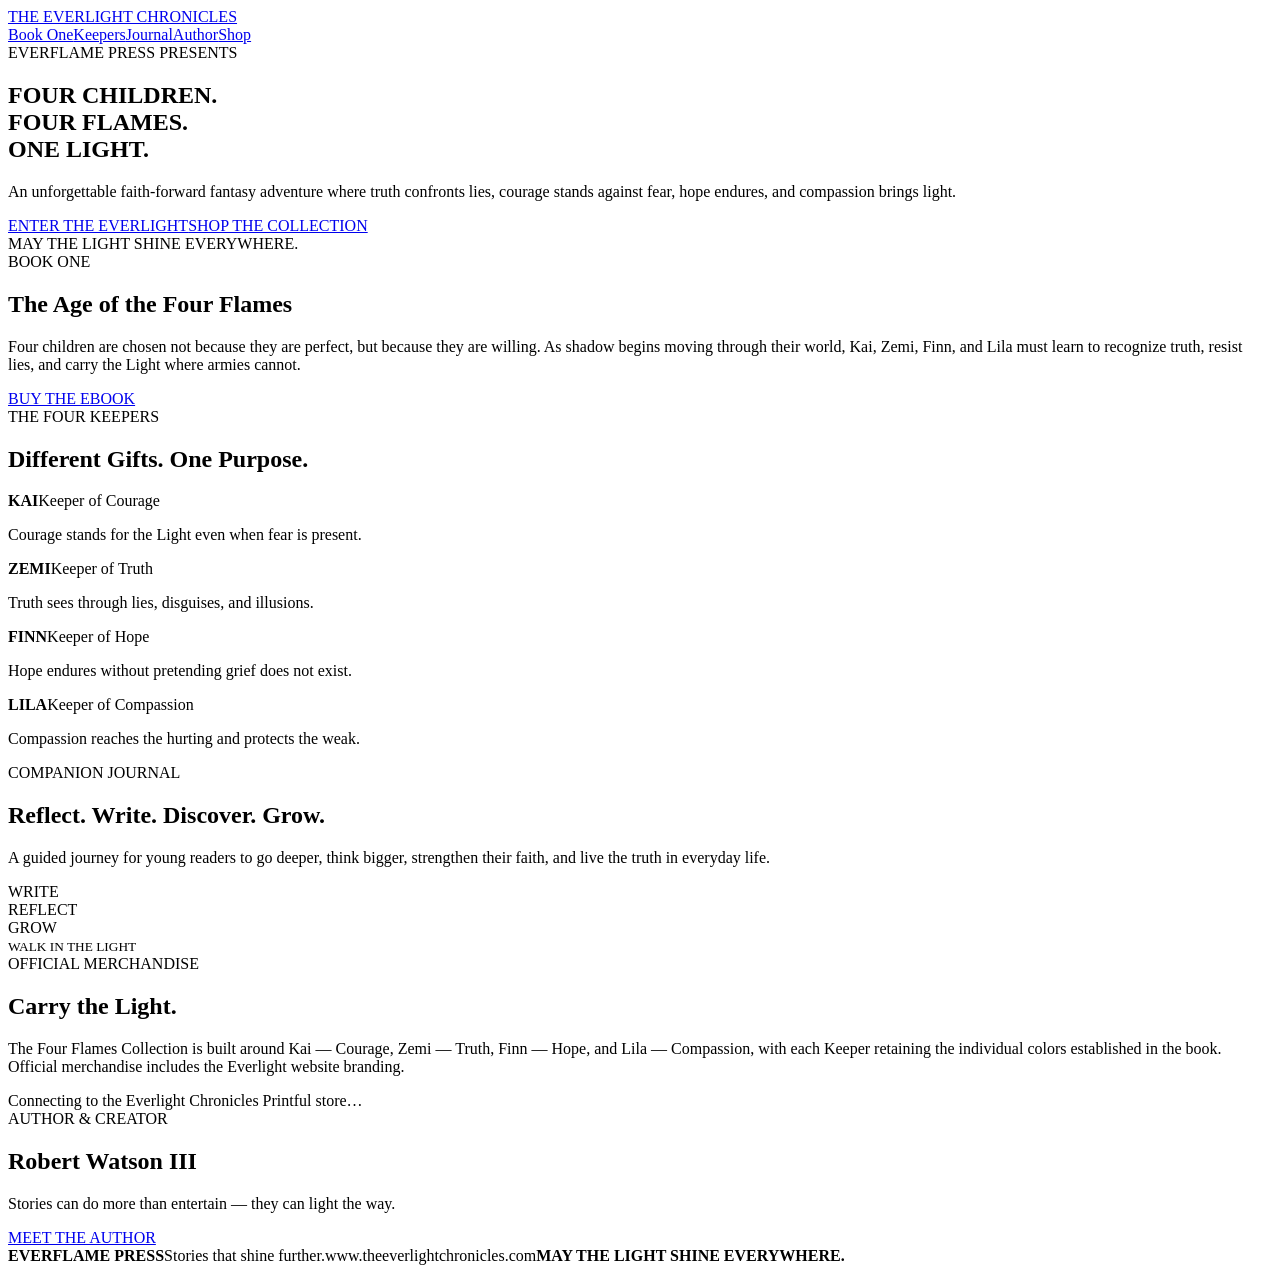
==== index.html @ 0ee4fa70 "Build Everlight Chronicles preview homepage" ====
<!doctype html><html lang="en"><head><meta charset="utf-8"><meta name="viewport" content="width=device-width,initial-scale=1"><meta name="description" content="The Everlight Chronicles — faith-forward fantasy adventure by Robert Watson III."><title>The Everlight Chronicles | The Age of the Four Flames</title><link rel="stylesheet" href="styles.css"></head><body><header><a class="brand" href="#top">THE EVERLIGHT CHRONICLES</a><nav><a href="#book">Book One</a><a href="#keepers">Keepers</a><a href="#journal">Journal</a><a href="author.html">Author</a><a href="#shop">Shop</a></nav></header><main id="top"><section class="hero"><div class="eyebrow">EVERFLAME PRESS PRESENTS</div><h1>FOUR CHILDREN.<br>FOUR FLAMES.<br><span>ONE LIGHT.</span></h1><p class="lead">An unforgettable faith-forward fantasy adventure where truth confronts lies, courage stands against fear, hope endures, and compassion brings light.</p><div class="actions"><a class="btn gold" href="#book">ENTER THE EVERLIGHT</a><a class="btn" href="#shop">SHOP THE COLLECTION</a></div><div class="motto">MAY THE LIGHT SHINE EVERYWHERE.</div></section><section id="book" class="section"><div class="kicker">BOOK ONE</div><h2>The Age of the Four Flames</h2><p>Four children are chosen not because they are perfect, but because they are willing. As shadow begins moving through their world, Kai, Zemi, Finn, and Lila must learn to recognize truth, resist lies, and carry the Light where armies cannot.</p><div class="actions"><a class="btn gold" href="https://www.lulu.com/shop/robert-watson-iii/the-everlight-chronicles/ebook/product-kv4vedm.html?page=1&pageSize=4" target="_blank" rel="noopener">BUY THE EBOOK</a></div></section><section id="keepers" class="section"><div class="kicker">THE FOUR KEEPERS</div><h2>Different Gifts. One Purpose.</h2><div class="cards"><article class="card kai"><b>KAI</b><span>Keeper of Courage</span><p>Courage stands for the Light even when fear is present.</p></article><article class="card zemi"><b>ZEMI</b><span>Keeper of Truth</span><p>Truth sees through lies, disguises, and illusions.</p></article><article class="card finn"><b>FINN</b><span>Keeper of Hope</span><p>Hope endures without pretending grief does not exist.</p></article><article class="card lila"><b>LILA</b><span>Keeper of Compassion</span><p>Compassion reaches the hurting and protects the weak.</p></article></div></section><section id="journal" class="section split"><div><div class="kicker">COMPANION JOURNAL</div><h2>Reflect. Write. Discover. Grow.</h2><p>A guided journey for young readers to go deeper, think bigger, strengthen their faith, and live the truth in everyday life.</p></div><div class="seal">WRITE<br>REFLECT<br>GROW<br><small>WALK IN THE LIGHT</small></div></section><section id="shop" class="section"><div class="kicker">OFFICIAL MERCHANDISE</div><h2>Carry the Light.</h2><p>The Four Flames Collection is built around Kai — Courage, Zemi — Truth, Finn — Hope, and Lila — Compassion, with each Keeper retaining the individual colors established in the book. Official merchandise includes the Everlight website branding.</p><div id="products" class="products"><div class="loading">Connecting to the Everlight Chronicles Printful store…</div></div></section><section class="section author-call"><div><div class="kicker">AUTHOR & CREATOR</div><h2>Robert Watson III</h2><p>Stories can do more than entertain — they can light the way.</p></div><a class="btn gold" href="author.html">MEET THE AUTHOR</a></section></main><footer><b>EVERFLAME PRESS</b><span>Stories that shine further.</span><span>www.theeverlightchronicles.com</span><strong>MAY THE LIGHT SHINE EVERYWHERE.</strong></footer><script src="site.js"></script></body></html>
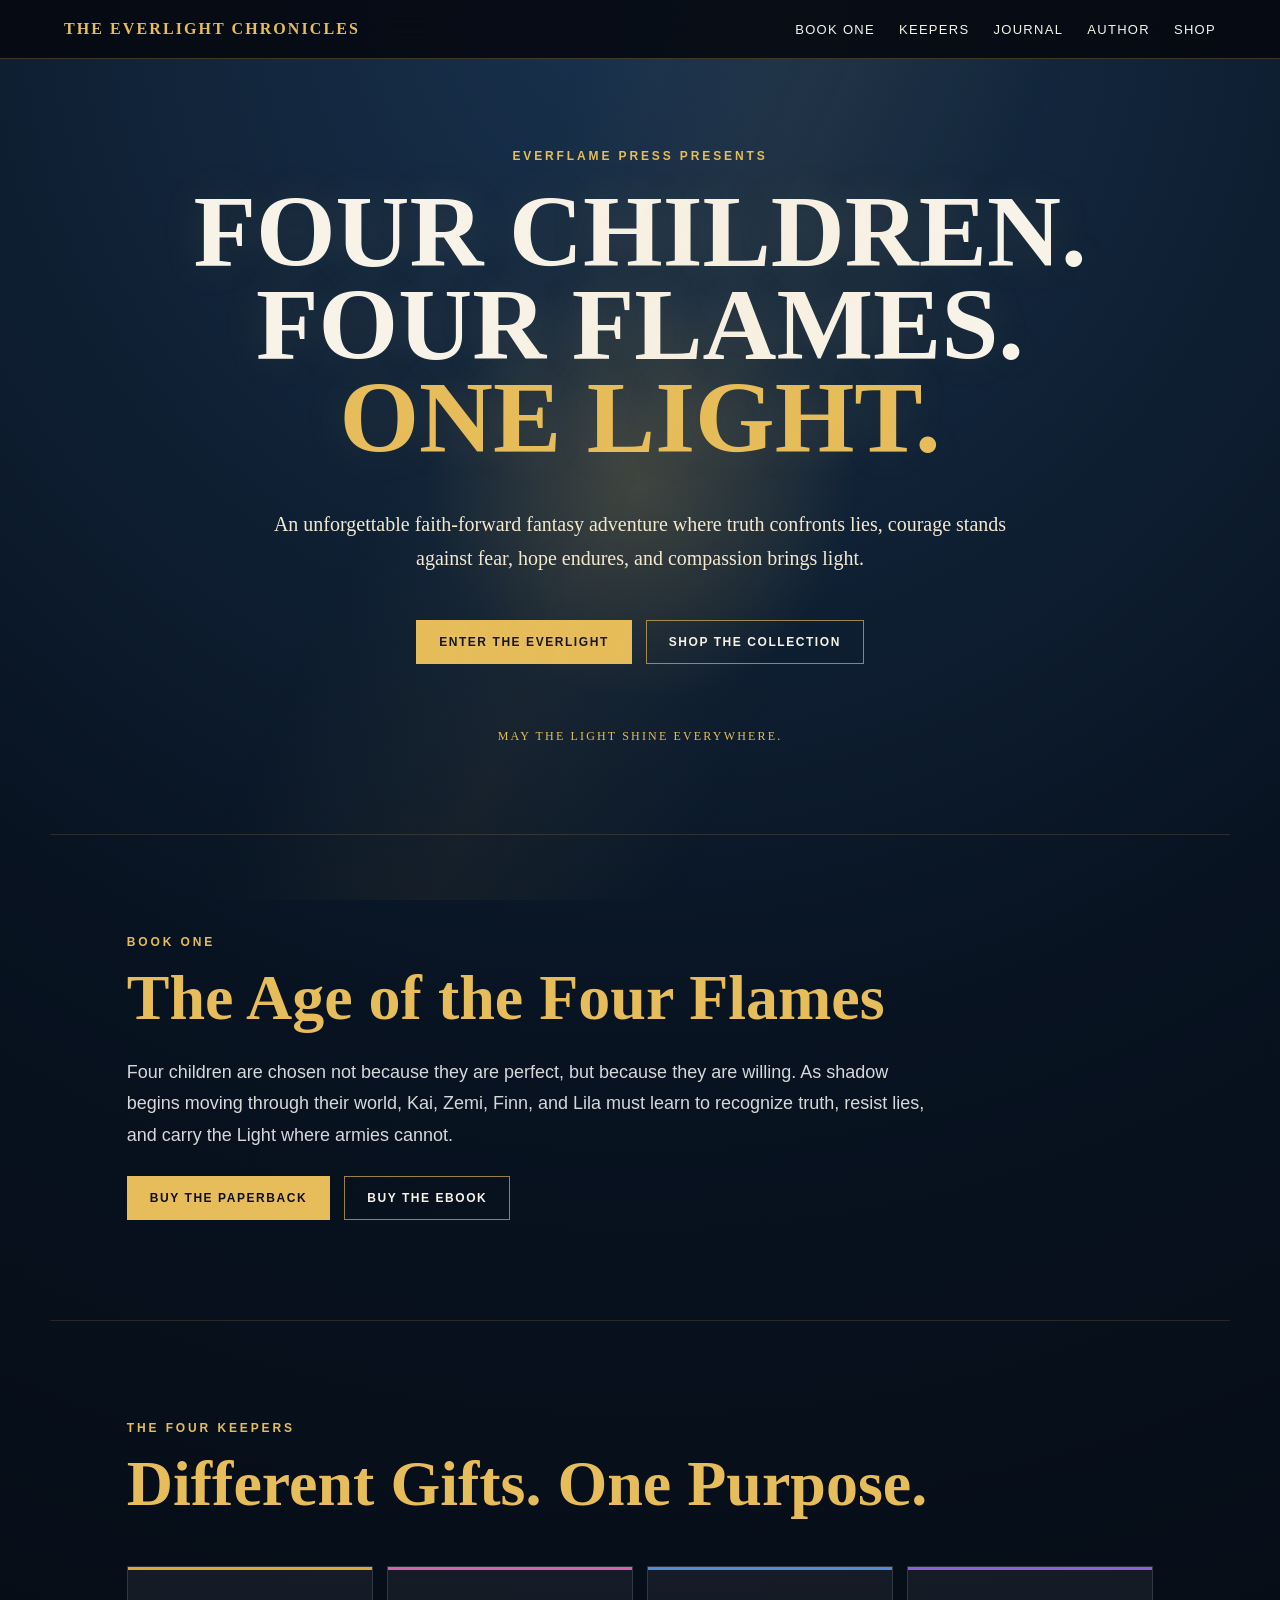
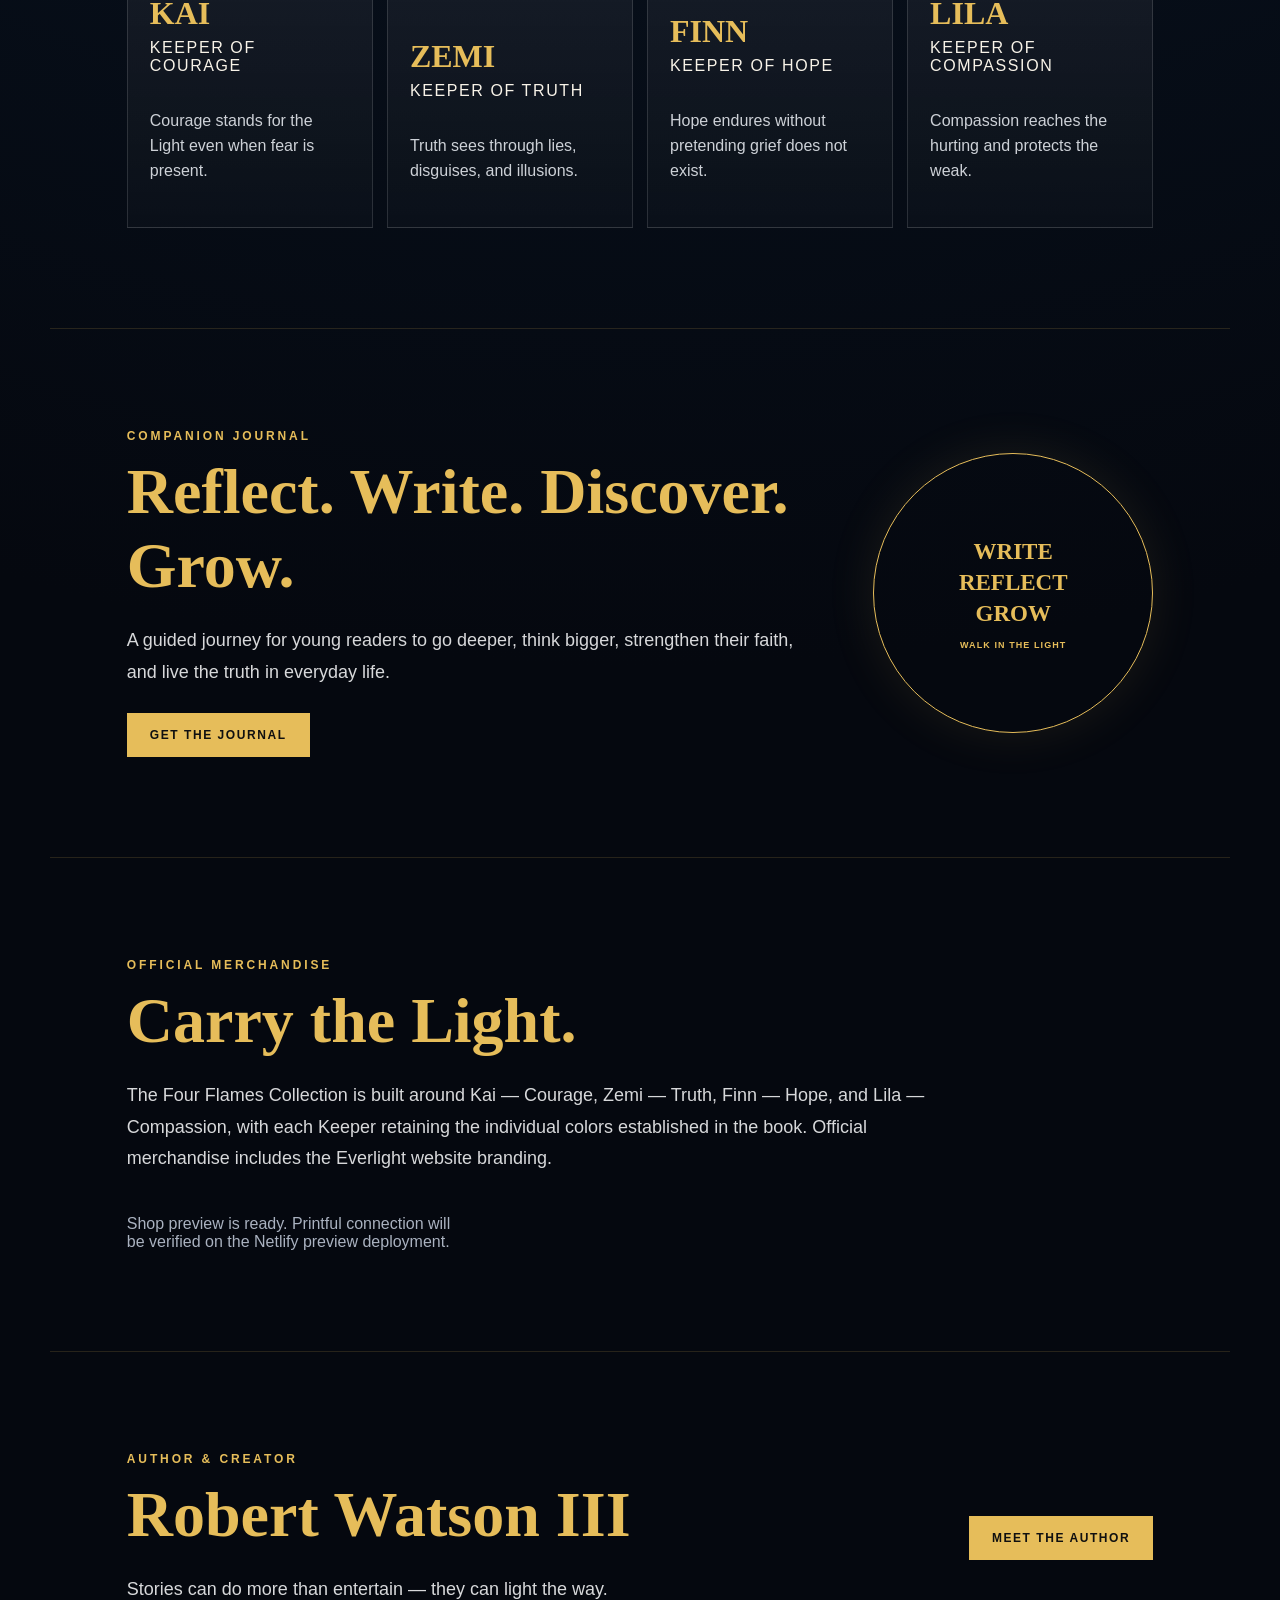
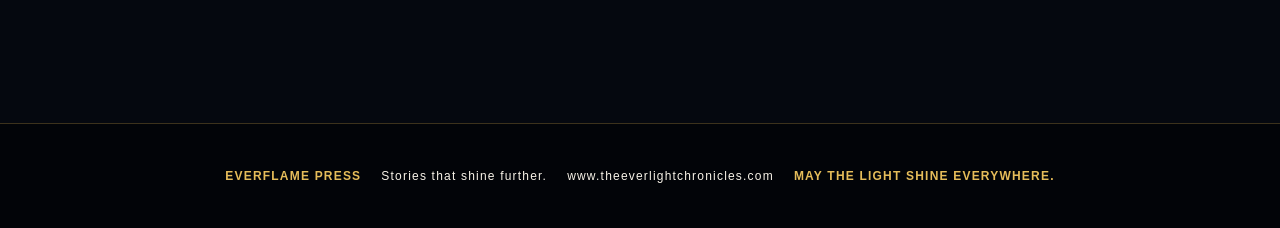
==== commit 94bdee59: "Add paperback and companion journal purchase links" ====
--- a/index.html
+++ b/index.html
@@ -1 +1 @@
-<!doctype html><html lang="en"><head><meta charset="utf-8"><meta name="viewport" content="width=device-width,initial-scale=1"><meta name="description" content="The Everlight Chronicles — faith-forward fantasy adventure by Robert Watson III."><title>The Everlight Chronicles | The Age of the Four Flames</title><link rel="stylesheet" href="styles.css"></head><body><header><a class="brand" href="#top">THE EVERLIGHT CHRONICLES</a><nav><a href="#book">Book One</a><a href="#keepers">Keepers</a><a href="#journal">Journal</a><a href="author.html">Author</a><a href="#shop">Shop</a></nav></header><main id="top"><section class="hero"><div class="eyebrow">EVERFLAME PRESS PRESENTS</div><h1>FOUR CHILDREN.<br>FOUR FLAMES.<br><span>ONE LIGHT.</span></h1><p class="lead">An unforgettable faith-forward fantasy adventure where truth confronts lies, courage stands against fear, hope endures, and compassion brings light.</p><div class="actions"><a class="btn gold" href="#book">ENTER THE EVERLIGHT</a><a class="btn" href="#shop">SHOP THE COLLECTION</a></div><div class="motto">MAY THE LIGHT SHINE EVERYWHERE.</div></section><section id="book" class="section"><div class="kicker">BOOK ONE</div><h2>The Age of the Four Flames</h2><p>Four children are chosen not because they are perfect, but because they are willing. As shadow begins moving through their world, Kai, Zemi, Finn, and Lila must learn to recognize truth, resist lies, and carry the Light where armies cannot.</p><div class="actions"><a class="btn gold" href="https://www.lulu.com/shop/robert-watson-iii/the-everlight-chronicles/ebook/product-kv4vedm.html?page=1&pageSize=4" target="_blank" rel="noopener">BUY THE EBOOK</a></div></section><section id="keepers" class="section"><div class="kicker">THE FOUR KEEPERS</div><h2>Different Gifts. One Purpose.</h2><div class="cards"><article class="card kai"><b>KAI</b><span>Keeper of Courage</span><p>Courage stands for the Light even when fear is present.</p></article><article class="card zemi"><b>ZEMI</b><span>Keeper of Truth</span><p>Truth sees through lies, disguises, and illusions.</p></article><article class="card finn"><b>FINN</b><span>Keeper of Hope</span><p>Hope endures without pretending grief does not exist.</p></article><article class="card lila"><b>LILA</b><span>Keeper of Compassion</span><p>Compassion reaches the hurting and protects the weak.</p></article></div></section><section id="journal" class="section split"><div><div class="kicker">COMPANION JOURNAL</div><h2>Reflect. Write. Discover. Grow.</h2><p>A guided journey for young readers to go deeper, think bigger, strengthen their faith, and live the truth in everyday life.</p></div><div class="seal">WRITE<br>REFLECT<br>GROW<br><small>WALK IN THE LIGHT</small></div></section><section id="shop" class="section"><div class="kicker">OFFICIAL MERCHANDISE</div><h2>Carry the Light.</h2><p>The Four Flames Collection is built around Kai — Courage, Zemi — Truth, Finn — Hope, and Lila — Compassion, with each Keeper retaining the individual colors established in the book. Official merchandise includes the Everlight website branding.</p><div id="products" class="products"><div class="loading">Connecting to the Everlight Chronicles Printful store…</div></div></section><section class="section author-call"><div><div class="kicker">AUTHOR & CREATOR</div><h2>Robert Watson III</h2><p>Stories can do more than entertain — they can light the way.</p></div><a class="btn gold" href="author.html">MEET THE AUTHOR</a></section></main><footer><b>EVERFLAME PRESS</b><span>Stories that shine further.</span><span>www.theeverlightchronicles.com</span><strong>MAY THE LIGHT SHINE EVERYWHERE.</strong></footer><script src="site.js"></script></body></html>+<!doctype html><html lang="en"><head><meta charset="utf-8"><meta name="viewport" content="width=device-width,initial-scale=1"><meta name="description" content="The Everlight Chronicles — faith-forward fantasy adventure by Robert Watson III."><title>The Everlight Chronicles | The Age of the Four Flames</title><link rel="stylesheet" href="styles.css"></head><body><header><a class="brand" href="#top">THE EVERLIGHT CHRONICLES</a><nav><a href="#book">Book One</a><a href="#keepers">Keepers</a><a href="#journal">Journal</a><a href="author.html">Author</a><a href="#shop">Shop</a></nav></header><main id="top"><section class="hero"><div class="eyebrow">EVERFLAME PRESS PRESENTS</div><h1>FOUR CHILDREN.<br>FOUR FLAMES.<br><span>ONE LIGHT.</span></h1><p class="lead">An unforgettable faith-forward fantasy adventure where truth confronts lies, courage stands against fear, hope endures, and compassion brings light.</p><div class="actions"><a class="btn gold" href="#book">ENTER THE EVERLIGHT</a><a class="btn" href="#shop">SHOP THE COLLECTION</a></div><div class="motto">MAY THE LIGHT SHINE EVERYWHERE.</div></section><section id="book" class="section"><div class="kicker">BOOK ONE</div><h2>The Age of the Four Flames</h2><p>Four children are chosen not because they are perfect, but because they are willing. As shadow begins moving through their world, Kai, Zemi, Finn, and Lila must learn to recognize truth, resist lies, and carry the Light where armies cannot.</p><div class="actions left"><a class="btn gold" href="https://www.lulu.com/shop/robert-watson-iii/the-everlight-chronicles/paperback/product-w484nzk.html" target="_blank" rel="noopener">BUY THE PAPERBACK</a><a class="btn" href="https://www.lulu.com/shop/robert-watson-iii/the-everlight-chronicles/ebook/product-kv4vedm.html" target="_blank" rel="noopener">BUY THE EBOOK</a></div></section><section id="keepers" class="section"><div class="kicker">THE FOUR KEEPERS</div><h2>Different Gifts. One Purpose.</h2><div class="cards"><article class="card kai"><b>KAI</b><span>Keeper of Courage</span><p>Courage stands for the Light even when fear is present.</p></article><article class="card zemi"><b>ZEMI</b><span>Keeper of Truth</span><p>Truth sees through lies, disguises, and illusions.</p></article><article class="card finn"><b>FINN</b><span>Keeper of Hope</span><p>Hope endures without pretending grief does not exist.</p></article><article class="card lila"><b>LILA</b><span>Keeper of Compassion</span><p>Compassion reaches the hurting and protects the weak.</p></article></div></section><section id="journal" class="section split"><div><div class="kicker">COMPANION JOURNAL</div><h2>Reflect. Write. Discover. Grow.</h2><p>A guided journey for young readers to go deeper, think bigger, strengthen their faith, and live the truth in everyday life.</p><div class="actions left"><a class="btn gold" href="https://www.lulu.com/shop/robert-watson-iii/the-everlight-chronicles-companion-journal/paperback/product-57n7pm5.html" target="_blank" rel="noopener">GET THE JOURNAL</a></div></div><div class="seal">WRITE<br>REFLECT<br>GROW<br><small>WALK IN THE LIGHT</small></div></section><section id="shop" class="section"><div class="kicker">OFFICIAL MERCHANDISE</div><h2>Carry the Light.</h2><p>The Four Flames Collection is built around Kai — Courage, Zemi — Truth, Finn — Hope, and Lila — Compassion, with each Keeper retaining the individual colors established in the book. Official merchandise includes the Everlight website branding.</p><div id="products" class="products"><div class="loading">Connecting to the Everlight Chronicles Printful store…</div></div></section><section class="section author-call"><div><div class="kicker">AUTHOR & CREATOR</div><h2>Robert Watson III</h2><p>Stories can do more than entertain — they can light the way.</p></div><a class="btn gold" href="author.html">MEET THE AUTHOR</a></section></main><footer><b>EVERFLAME PRESS</b><span>Stories that shine further.</span><span>www.theeverlightchronicles.com</span><strong>MAY THE LIGHT SHINE EVERYWHERE.</strong></footer><script src="site.js"></script></body></html>
--- a/styles.css
+++ b/styles.css
@@ -0,0 +1 @@
+:root{--ink:#05080f;--navy:#081525;--gold:#e6bd5a;--cream:#f4ead2;--muted:#aab2c0}*{box-sizing:border-box}html{scroll-behavior:smooth}body{margin:0;background:radial-gradient(circle at 50% 0,#19324e 0,#081321 30%,#05080f 65%);color:#f8f3e8;font-family:Georgia,'Times New Roman',serif;overflow-x:hidden}body:before{content:'';position:fixed;inset:0;pointer-events:none;background:linear-gradient(115deg,transparent 35%,rgba(230,189,90,.05) 50%,transparent 65%);animation:lightSweep 10s ease-in-out infinite}@keyframes lightSweep{0%,100%{transform:translateX(-8%);opacity:.35}50%{transform:translateX(8%);opacity:.8}}header{position:sticky;top:0;z-index:10;display:flex;justify-content:space-between;align-items:center;padding:20px 5vw;background:rgba(5,8,15,.86);backdrop-filter:blur(14px);border-bottom:1px solid rgba(230,189,90,.25)}a{color:inherit;text-decoration:none}.brand{font-weight:700;letter-spacing:.13em;color:var(--gold)}nav{display:flex;gap:24px;font-family:Arial,sans-serif;font-size:13px;text-transform:uppercase;letter-spacing:.1em}nav a{position:relative}nav a:after{content:'';position:absolute;left:0;right:100%;bottom:-7px;height:1px;background:var(--gold);transition:.3s}nav a:hover{color:var(--gold)}nav a:hover:after{right:0}.hero{min-height:86vh;display:flex;flex-direction:column;justify-content:center;align-items:center;text-align:center;padding:90px 8vw;background:radial-gradient(circle at 50% 55%,rgba(230,189,90,.18),transparent 28%)}.eyebrow,.kicker{font-family:Arial,sans-serif;letter-spacing:.24em;font-size:12px;color:var(--gold);font-weight:700}.hero h1,.author-hero h1{font-size:clamp(48px,8vw,105px);line-height:.91;margin:22px 0;text-shadow:0 0 45px rgba(230,189,90,.12)}h1 span,h2{color:var(--gold)}.lead{max-width:760px;font-size:20px;line-height:1.7;color:var(--cream)}.actions{display:flex;gap:14px;flex-wrap:wrap;justify-content:center;margin-top:25px}.actions.left{justify-content:flex-start}.btn{display:inline-block;border:1px solid rgba(230,189,90,.65);padding:14px 22px;font-family:Arial,sans-serif;font-size:12px;font-weight:800;letter-spacing:.13em;transition:transform .25s,box-shadow .25s,background .25s}.btn:hover{transform:translateY(-3px);box-shadow:0 10px 35px rgba(230,189,90,.16);background:rgba(230,189,90,.08)}.btn.gold{background:var(--gold);color:#101010}.btn.gold:hover{box-shadow:0 0 30px rgba(230,189,90,.35)}.motto{margin-top:65px;color:var(--gold);letter-spacing:.18em;font-size:12px}.section{max-width:1180px;margin:auto;padding:100px 6vw;border-top:1px solid rgba(230,189,90,.15)}.section h2{font-size:clamp(36px,5vw,64px);margin:12px 0 22px}.section>p,.split p,.author-call p,.story-grid p,.personal-note p{max-width:800px;color:#d7d8da;font-family:Arial,sans-serif;font-size:18px;line-height:1.75}.cards{display:grid;grid-template-columns:repeat(4,1fr);gap:14px;margin-top:45px}.card{min-height:260px;padding:28px 22px;border:1px solid rgba(255,255,255,.13);background:linear-gradient(180deg,rgba(255,255,255,.06),rgba(255,255,255,.015));display:flex;flex-direction:column;justify-content:flex-end;transition:.35s}.card:hover{transform:translateY(-8px) scale(1.015);border-color:rgba(230,189,90,.45);box-shadow:0 20px 55px rgba(0,0,0,.35)}.card b{font-size:32px;color:var(--gold)}.card span{font-family:Arial,sans-serif;text-transform:uppercase;letter-spacing:.1em;margin:7px 0 18px}.card p{font-family:Arial,sans-serif;line-height:1.55;color:#cdd1d7}.kai{box-shadow:inset 0 3px #dca934}.zemi{box-shadow:inset 0 3px #d663ae}.finn{box-shadow:inset 0 3px #508ed8}.lila{box-shadow:inset 0 3px #8c61d7}.split,.author-call{display:flex;justify-content:space-between;align-items:center;gap:60px}.seal{min-width:280px;aspect-ratio:1;border:1px solid var(--gold);border-radius:50%;display:flex;flex-direction:column;align-items:center;justify-content:center;text-align:center;color:var(--gold);font-weight:700;font-size:23px;line-height:1.35;box-shadow:0 0 50px rgba(230,189,90,.1);animation:pulse 4s ease-in-out infinite}@keyframes pulse{50%{box-shadow:0 0 75px rgba(230,189,90,.25);transform:scale(1.02)}}.seal small{font-family:Arial,sans-serif;font-size:9px;letter-spacing:.12em;margin-top:10px}.products{display:grid;grid-template-columns:repeat(3,1fr);gap:18px;margin-top:40px}.product{border:1px solid rgba(230,189,90,.25);background:#0a111c;padding:20px;transition:.3s}.product:hover{transform:translateY(-6px);border-color:var(--gold)}.product img{width:100%;aspect-ratio:1;object-fit:contain;background:#fff}.product h3{color:var(--gold)}.product p,.loading{font-family:Arial,sans-serif;color:var(--muted)}.author-hero{min-height:82vh;max-width:1280px;margin:auto;padding:90px 6vw;display:grid;grid-template-columns:1.05fr .95fr;align-items:center;gap:70px}.author-copy .lead{max-width:650px}.author-portrait{position:relative;margin:0;min-height:560px;border:1px solid rgba(230,189,90,.35);background:radial-gradient(circle at 50% 35%,rgba(230,189,90,.2),rgba(8,21,37,.75));box-shadow:0 30px 90px rgba(0,0,0,.45),0 0 70px rgba(230,189,90,.08);overflow:hidden}.author-portrait:before{content:'';position:absolute;inset:18px;border:1px solid rgba(230,189,90,.22);z-index:1;pointer-events:none}.author-portrait img{width:100%;height:560px;object-fit:cover;display:block}.author-portrait figcaption{position:absolute;left:0;right:0;bottom:0;padding:26px;background:linear-gradient(transparent,rgba(5,8,15,.96));font:700 11px Arial,sans-serif;letter-spacing:.14em;color:var(--gold);text-align:center}.story-grid{display:grid;grid-template-columns:1.3fr .7fr;gap:80px;align-items:center}.author-quote{border-left:1px solid var(--gold);padding:35px;color:var(--cream)}.author-quote span{font-size:80px;line-height:.5;color:var(--gold)}.author-quote blockquote{margin:15px 0 25px;font-size:30px;line-height:1.35}.author-quote b{font:700 11px Arial,sans-serif;letter-spacing:.12em;color:var(--gold)}.personal-note{text-align:center}.personal-note p{margin-left:auto;margin-right:auto}.signature{font-family:Georgia,serif!important;font-size:30px!important;font-style:italic;color:var(--gold)!important}.motto-inline{font-size:11px!important;letter-spacing:.18em;color:var(--gold)!important}.author-next{display:flex;justify-content:space-between;align-items:center;gap:40px}footer{padding:45px 5vw;background:#020408;border-top:1px solid rgba(230,189,90,.25);display:flex;gap:20px;justify-content:center;flex-wrap:wrap;text-align:center;font-family:Arial,sans-serif;font-size:12px;letter-spacing:.1em}footer b,footer strong{color:var(--gold)}@media(max-width:800px){header{align-items:flex-start;gap:18px;flex-direction:column}nav{width:100%;overflow:auto;gap:18px}.cards,.products{grid-template-columns:1fr 1fr}.split,.author-call,.author-next{flex-direction:column;align-items:flex-start}.hero{min-height:76vh}.author-hero,.story-grid{grid-template-columns:1fr}.author-hero{padding-top:70px}.author-portrait,.author-portrait img{min-height:0;height:480px}}@media(max-width:520px){.cards,.products{grid-template-columns:1fr}.section{padding:75px 7vw}.seal{min-width:230px}.author-portrait,.author-portrait img{height:400px}}
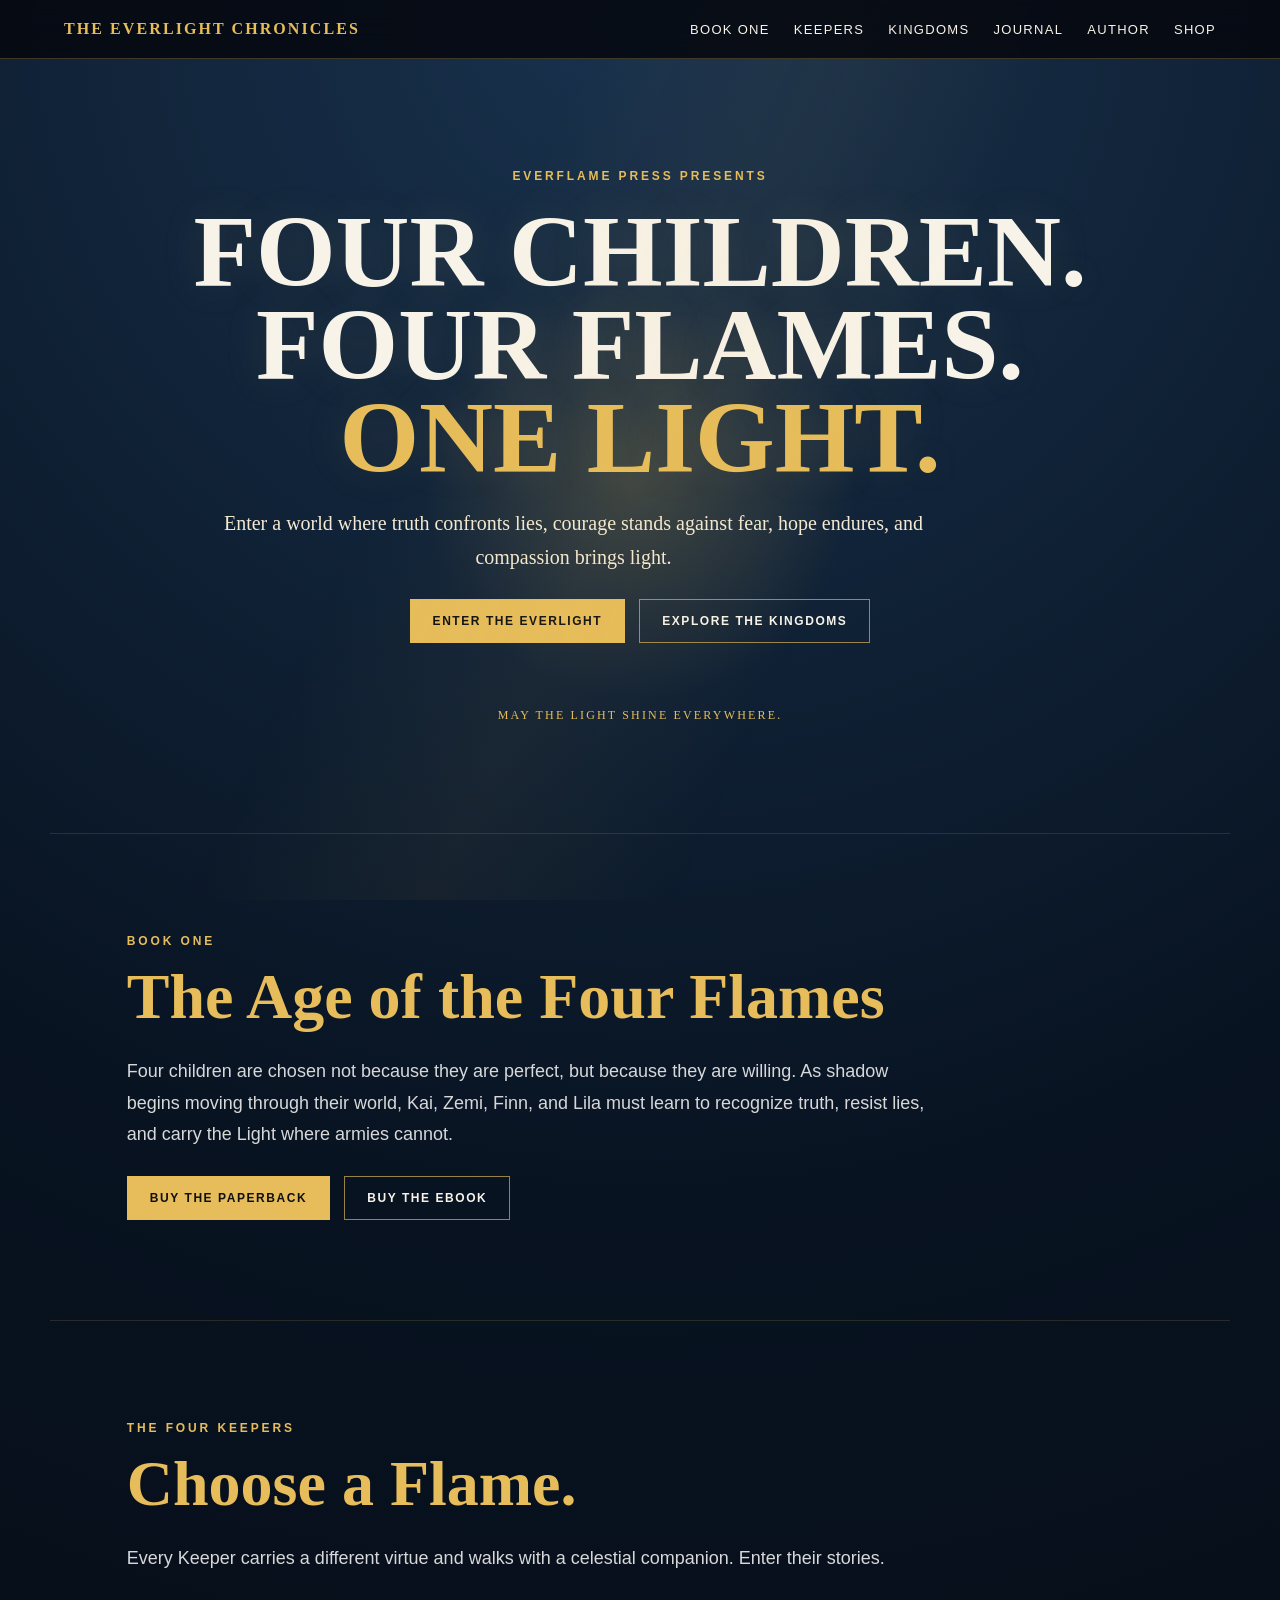
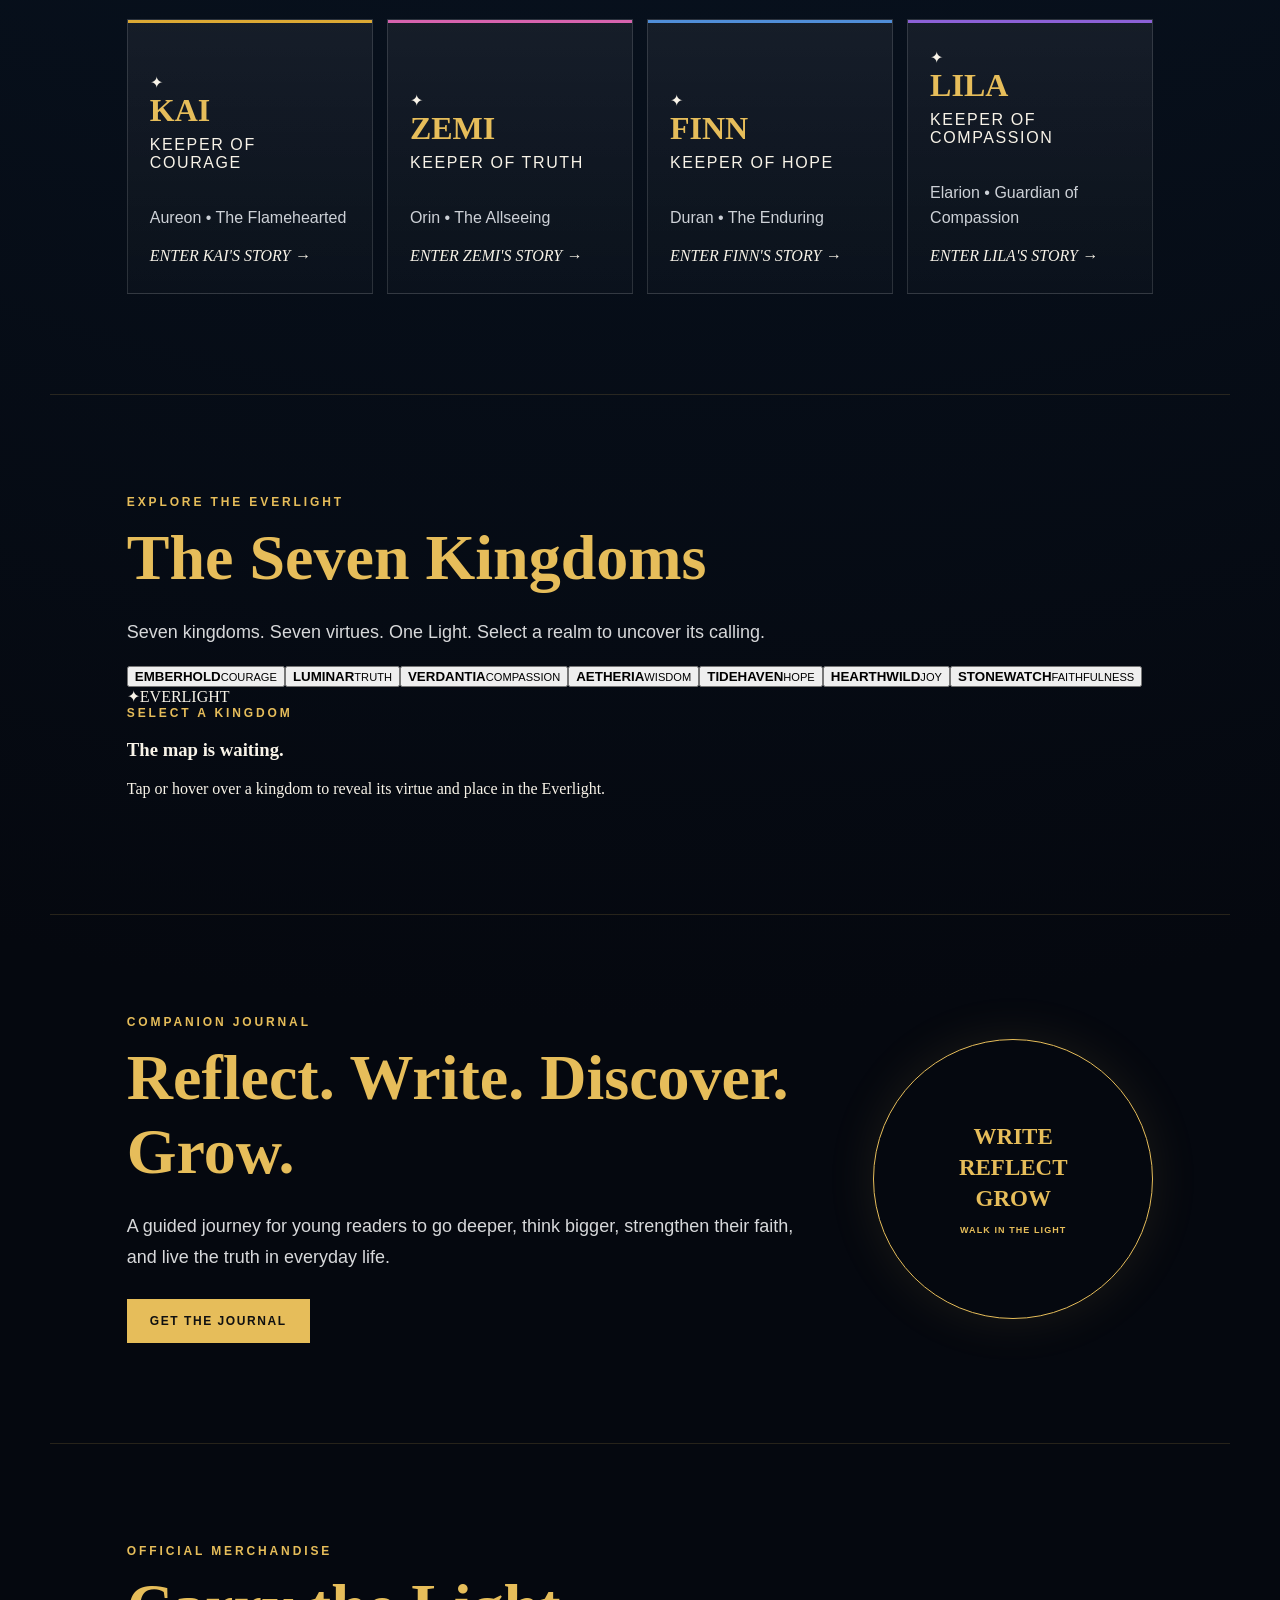
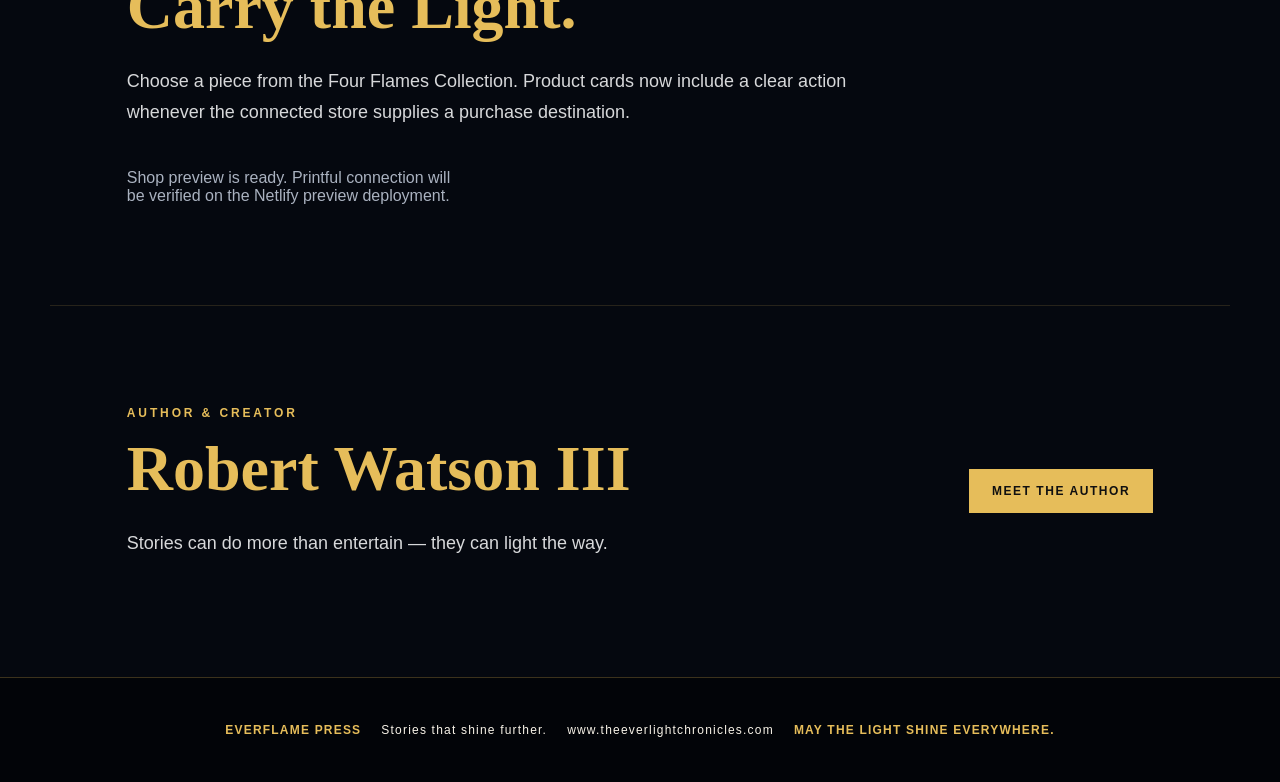
==== commit 27a3c706: "Add interactive kingdoms and Keeper journeys" ====
--- a/index.html
+++ b/index.html
@@ -1 +1 @@
-<!doctype html><html lang="en"><head><meta charset="utf-8"><meta name="viewport" content="width=device-width,initial-scale=1"><meta name="description" content="The Everlight Chronicles — faith-forward fantasy adventure by Robert Watson III."><title>The Everlight Chronicles | The Age of the Four Flames</title><link rel="stylesheet" href="styles.css"></head><body><header><a class="brand" href="#top">THE EVERLIGHT CHRONICLES</a><nav><a href="#book">Book One</a><a href="#keepers">Keepers</a><a href="#journal">Journal</a><a href="author.html">Author</a><a href="#shop">Shop</a></nav></header><main id="top"><section class="hero"><div class="eyebrow">EVERFLAME PRESS PRESENTS</div><h1>FOUR CHILDREN.<br>FOUR FLAMES.<br><span>ONE LIGHT.</span></h1><p class="lead">An unforgettable faith-forward fantasy adventure where truth confronts lies, courage stands against fear, hope endures, and compassion brings light.</p><div class="actions"><a class="btn gold" href="#book">ENTER THE EVERLIGHT</a><a class="btn" href="#shop">SHOP THE COLLECTION</a></div><div class="motto">MAY THE LIGHT SHINE EVERYWHERE.</div></section><section id="book" class="section"><div class="kicker">BOOK ONE</div><h2>The Age of the Four Flames</h2><p>Four children are chosen not because they are perfect, but because they are willing. As shadow begins moving through their world, Kai, Zemi, Finn, and Lila must learn to recognize truth, resist lies, and carry the Light where armies cannot.</p><div class="actions left"><a class="btn gold" href="https://www.lulu.com/shop/robert-watson-iii/the-everlight-chronicles/paperback/product-w484nzk.html" target="_blank" rel="noopener">BUY THE PAPERBACK</a><a class="btn" href="https://www.lulu.com/shop/robert-watson-iii/the-everlight-chronicles/ebook/product-kv4vedm.html" target="_blank" rel="noopener">BUY THE EBOOK</a></div></section><section id="keepers" class="section"><div class="kicker">THE FOUR KEEPERS</div><h2>Different Gifts. One Purpose.</h2><div class="cards"><article class="card kai"><b>KAI</b><span>Keeper of Courage</span><p>Courage stands for the Light even when fear is present.</p></article><article class="card zemi"><b>ZEMI</b><span>Keeper of Truth</span><p>Truth sees through lies, disguises, and illusions.</p></article><article class="card finn"><b>FINN</b><span>Keeper of Hope</span><p>Hope endures without pretending grief does not exist.</p></article><article class="card lila"><b>LILA</b><span>Keeper of Compassion</span><p>Compassion reaches the hurting and protects the weak.</p></article></div></section><section id="journal" class="section split"><div><div class="kicker">COMPANION JOURNAL</div><h2>Reflect. Write. Discover. Grow.</h2><p>A guided journey for young readers to go deeper, think bigger, strengthen their faith, and live the truth in everyday life.</p><div class="actions left"><a class="btn gold" href="https://www.lulu.com/shop/robert-watson-iii/the-everlight-chronicles-companion-journal/paperback/product-57n7pm5.html" target="_blank" rel="noopener">GET THE JOURNAL</a></div></div><div class="seal">WRITE<br>REFLECT<br>GROW<br><small>WALK IN THE LIGHT</small></div></section><section id="shop" class="section"><div class="kicker">OFFICIAL MERCHANDISE</div><h2>Carry the Light.</h2><p>The Four Flames Collection is built around Kai — Courage, Zemi — Truth, Finn — Hope, and Lila — Compassion, with each Keeper retaining the individual colors established in the book. Official merchandise includes the Everlight website branding.</p><div id="products" class="products"><div class="loading">Connecting to the Everlight Chronicles Printful store…</div></div></section><section class="section author-call"><div><div class="kicker">AUTHOR & CREATOR</div><h2>Robert Watson III</h2><p>Stories can do more than entertain — they can light the way.</p></div><a class="btn gold" href="author.html">MEET THE AUTHOR</a></section></main><footer><b>EVERFLAME PRESS</b><span>Stories that shine further.</span><span>www.theeverlightchronicles.com</span><strong>MAY THE LIGHT SHINE EVERYWHERE.</strong></footer><script src="site.js"></script></body></html>+<!doctype html><html lang="en"><head><meta charset="utf-8"><meta name="viewport" content="width=device-width,initial-scale=1"><meta name="description" content="The Everlight Chronicles — faith-forward fantasy adventure by Robert Watson III."><title>The Everlight Chronicles | The Age of the Four Flames</title><link rel="stylesheet" href="styles.css"></head><body><header><a class="brand" href="#top">THE EVERLIGHT CHRONICLES</a><nav><a href="#book">Book One</a><a href="#keepers">Keepers</a><a href="#kingdoms">Kingdoms</a><a href="#journal">Journal</a><a href="author.html">Author</a><a href="#shop">Shop</a></nav></header><main id="top"><section class="hero world-hero"><div class="stars" aria-hidden="true"></div><div class="hero-orb" aria-hidden="true"></div><div class="hero-content"><div class="eyebrow">EVERFLAME PRESS PRESENTS</div><h1>FOUR CHILDREN.<br>FOUR FLAMES.<br><span>ONE LIGHT.</span></h1><p class="lead">Enter a world where truth confronts lies, courage stands against fear, hope endures, and compassion brings light.</p><div class="actions"><a class="btn gold" href="#book">ENTER THE EVERLIGHT</a><a class="btn" href="#kingdoms">EXPLORE THE KINGDOMS</a></div><div class="motto">MAY THE LIGHT SHINE EVERYWHERE.</div></div><div class="mountains" aria-hidden="true"></div></section><section id="book" class="section"><div class="kicker">BOOK ONE</div><h2>The Age of the Four Flames</h2><p>Four children are chosen not because they are perfect, but because they are willing. As shadow begins moving through their world, Kai, Zemi, Finn, and Lila must learn to recognize truth, resist lies, and carry the Light where armies cannot.</p><div class="actions left"><a class="btn gold" href="https://www.lulu.com/shop/robert-watson-iii/the-everlight-chronicles/paperback/product-w484nzk.html" target="_blank" rel="noopener">BUY THE PAPERBACK</a><a class="btn" href="https://www.lulu.com/shop/robert-watson-iii/the-everlight-chronicles/ebook/product-kv4vedm.html" target="_blank" rel="noopener">BUY THE EBOOK</a></div></section><section id="keepers" class="section"><div class="kicker">THE FOUR KEEPERS</div><h2>Choose a Flame.</h2><p>Every Keeper carries a different virtue and walks with a celestial companion. Enter their stories.</p><div class="cards keeper-cards"><a class="card kai" href="kai.html"><div class="flame">✦</div><b>KAI</b><span>Keeper of Courage</span><p>Aureon • The Flamehearted</p><em>ENTER KAI'S STORY →</em></a><a class="card zemi" href="zemi.html"><div class="flame">✦</div><b>ZEMI</b><span>Keeper of Truth</span><p>Orin • The Allseeing</p><em>ENTER ZEMI'S STORY →</em></a><a class="card finn" href="finn.html"><div class="flame">✦</div><b>FINN</b><span>Keeper of Hope</span><p>Duran • The Enduring</p><em>ENTER FINN'S STORY →</em></a><a class="card lila" href="lila.html"><div class="flame">✦</div><b>LILA</b><span>Keeper of Compassion</span><p>Elarion • Guardian of Compassion</p><em>ENTER LILA'S STORY →</em></a></div></section><section id="kingdoms" class="section kingdom-section"><div class="kicker">EXPLORE THE EVERLIGHT</div><h2>The Seven Kingdoms</h2><p>Seven kingdoms. Seven virtues. One Light. Select a realm to uncover its calling.</p><div class="realm-map" id="realm-map"><div class="map-glow"></div><button class="realm r-ember" data-realm="emberhold"><strong>EMBERHOLD</strong><small>COURAGE</small></button><button class="realm r-luminar" data-realm="luminar"><strong>LUMINAR</strong><small>TRUTH</small></button><button class="realm r-verdantia" data-realm="verdantia"><strong>VERDANTIA</strong><small>COMPASSION</small></button><button class="realm r-aetheria" data-realm="aetheria"><strong>AETHERIA</strong><small>WISDOM</small></button><button class="realm r-tide" data-realm="tidehaven"><strong>TIDEHAVEN</strong><small>HOPE</small></button><button class="realm r-hearth" data-realm="hearthwild"><strong>HEARTHWILD</strong><small>JOY</small></button><button class="realm r-stone" data-realm="stonewatch"><strong>STONEWATCH</strong><small>FAITHFULNESS</small></button><div class="map-center">✦<span>EVERLIGHT</span></div></div><div class="realm-panel" id="realm-panel"><div class="kicker">SELECT A KINGDOM</div><h3>The map is waiting.</h3><p>Tap or hover over a kingdom to reveal its virtue and place in the Everlight.</p></div></section><section id="journal" class="section split"><div><div class="kicker">COMPANION JOURNAL</div><h2>Reflect. Write. Discover. Grow.</h2><p>A guided journey for young readers to go deeper, think bigger, strengthen their faith, and live the truth in everyday life.</p><div class="actions left"><a class="btn gold" href="https://www.lulu.com/shop/robert-watson-iii/the-everlight-chronicles-companion-journal/paperback/product-57n7pm5.html" target="_blank" rel="noopener">GET THE JOURNAL</a></div></div><div class="seal">WRITE<br>REFLECT<br>GROW<br><small>WALK IN THE LIGHT</small></div></section><section id="shop" class="section"><div class="kicker">OFFICIAL MERCHANDISE</div><h2>Carry the Light.</h2><p>Choose a piece from the Four Flames Collection. Product cards now include a clear action whenever the connected store supplies a purchase destination.</p><div id="products" class="products"><div class="loading">Connecting to the Everlight Chronicles Printful store…</div></div></section><section class="section author-call"><div><div class="kicker">AUTHOR & CREATOR</div><h2>Robert Watson III</h2><p>Stories can do more than entertain — they can light the way.</p></div><a class="btn gold" href="author.html">MEET THE AUTHOR</a></section></main><footer><b>EVERFLAME PRESS</b><span>Stories that shine further.</span><span>www.theeverlightchronicles.com</span><strong>MAY THE LIGHT SHINE EVERYWHERE.</strong></footer><script src="site.js"></script></body></html>
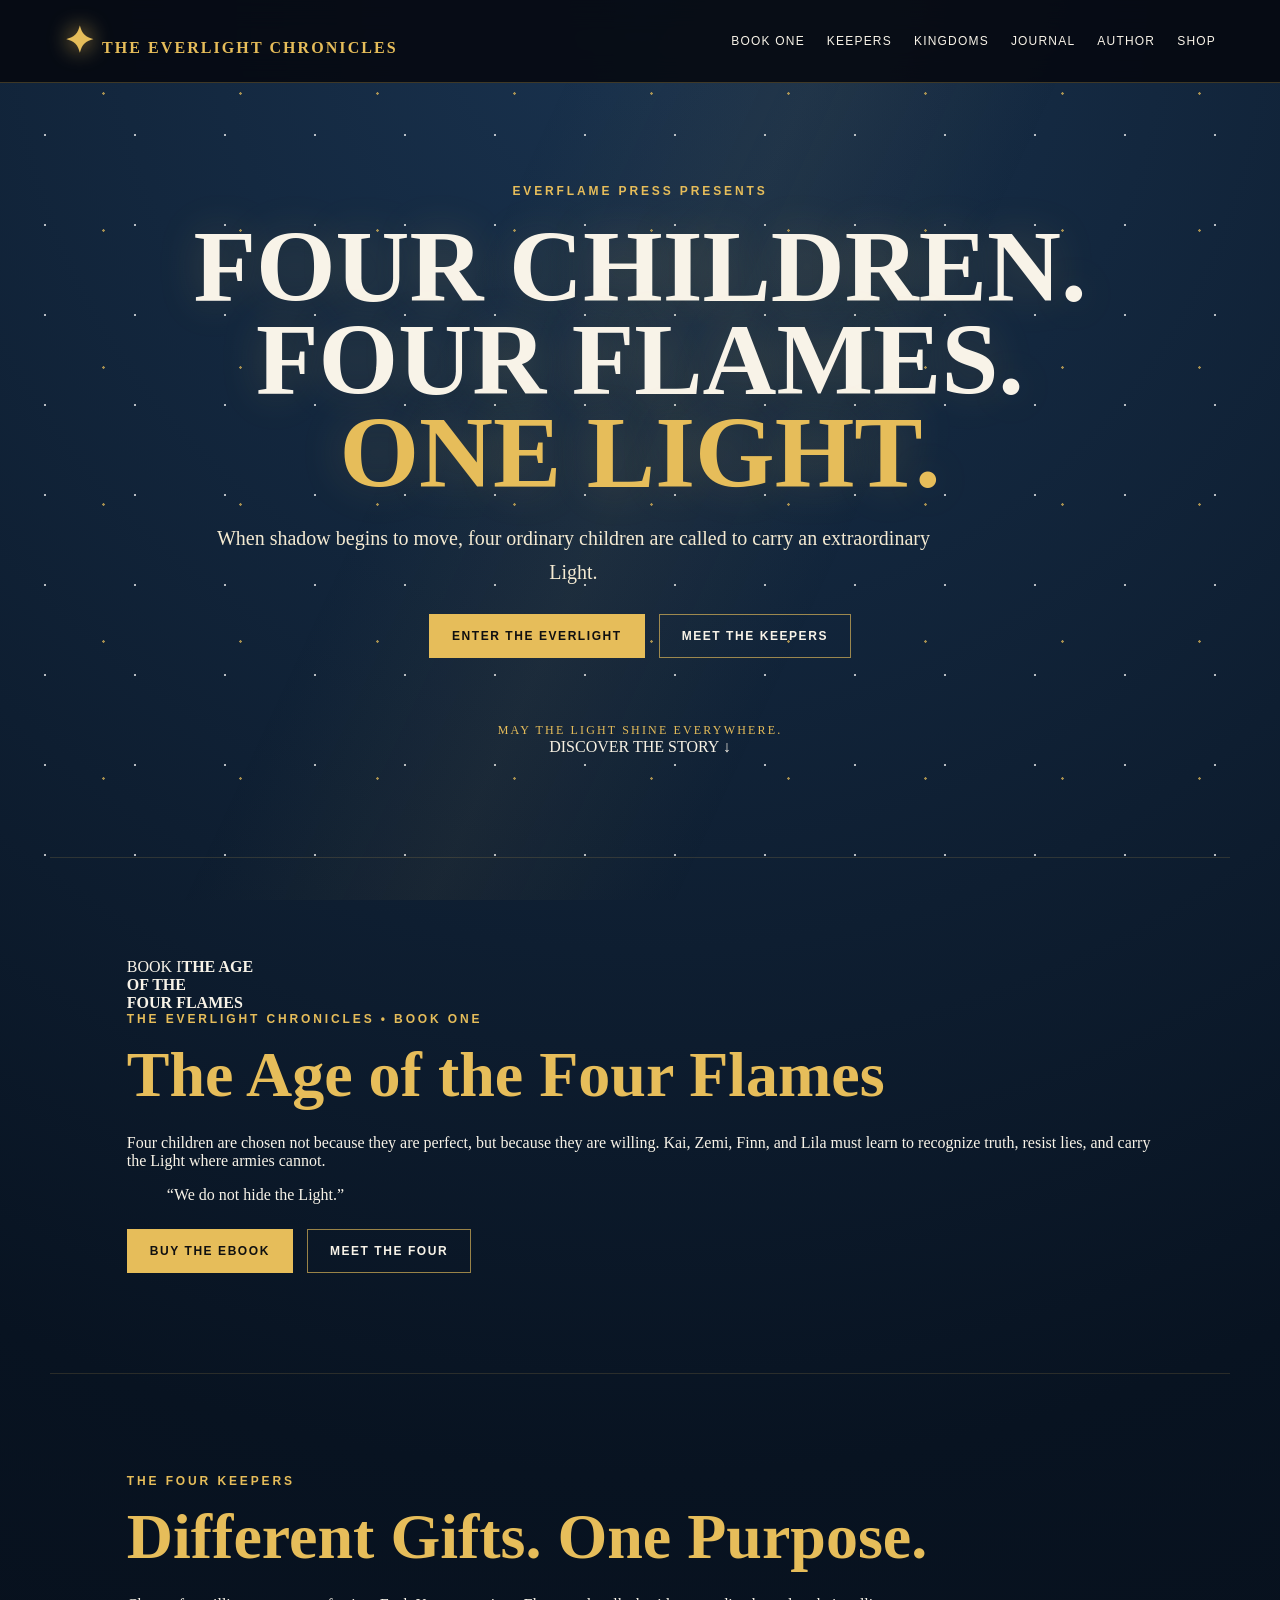
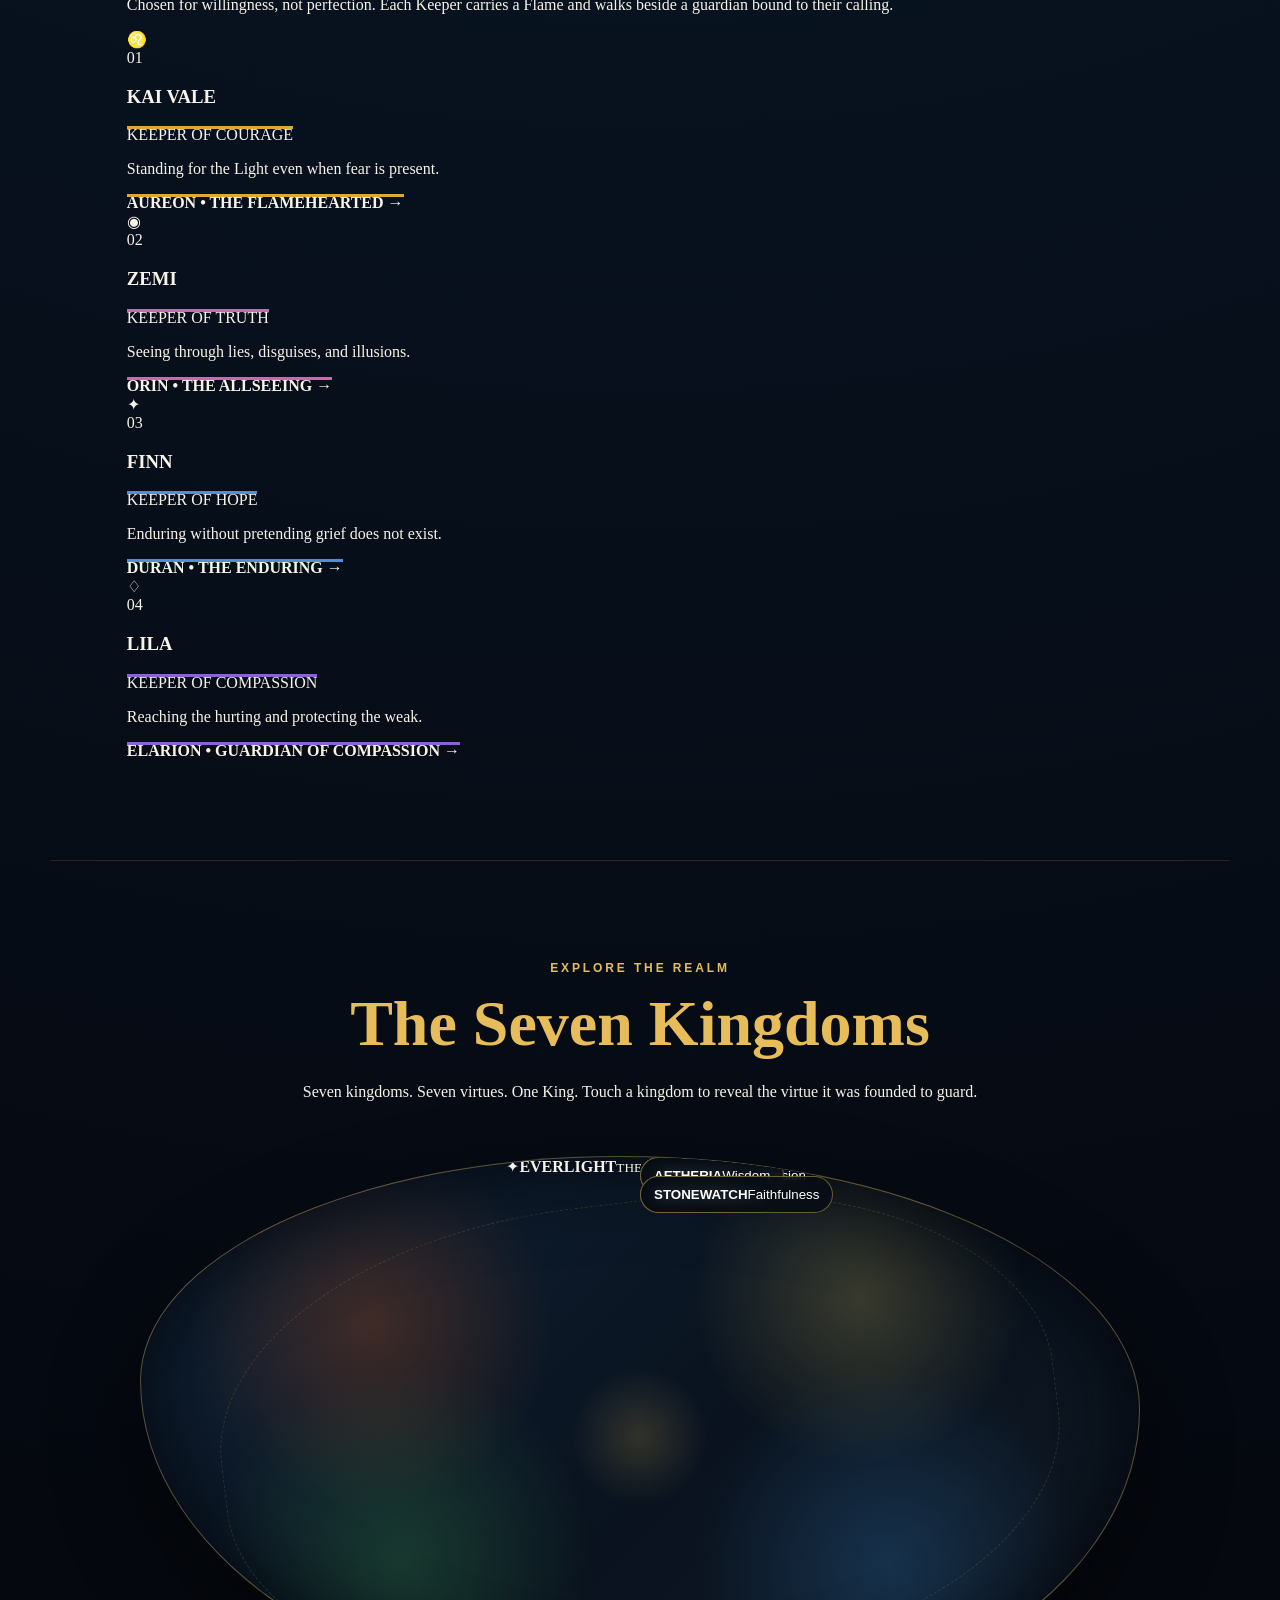
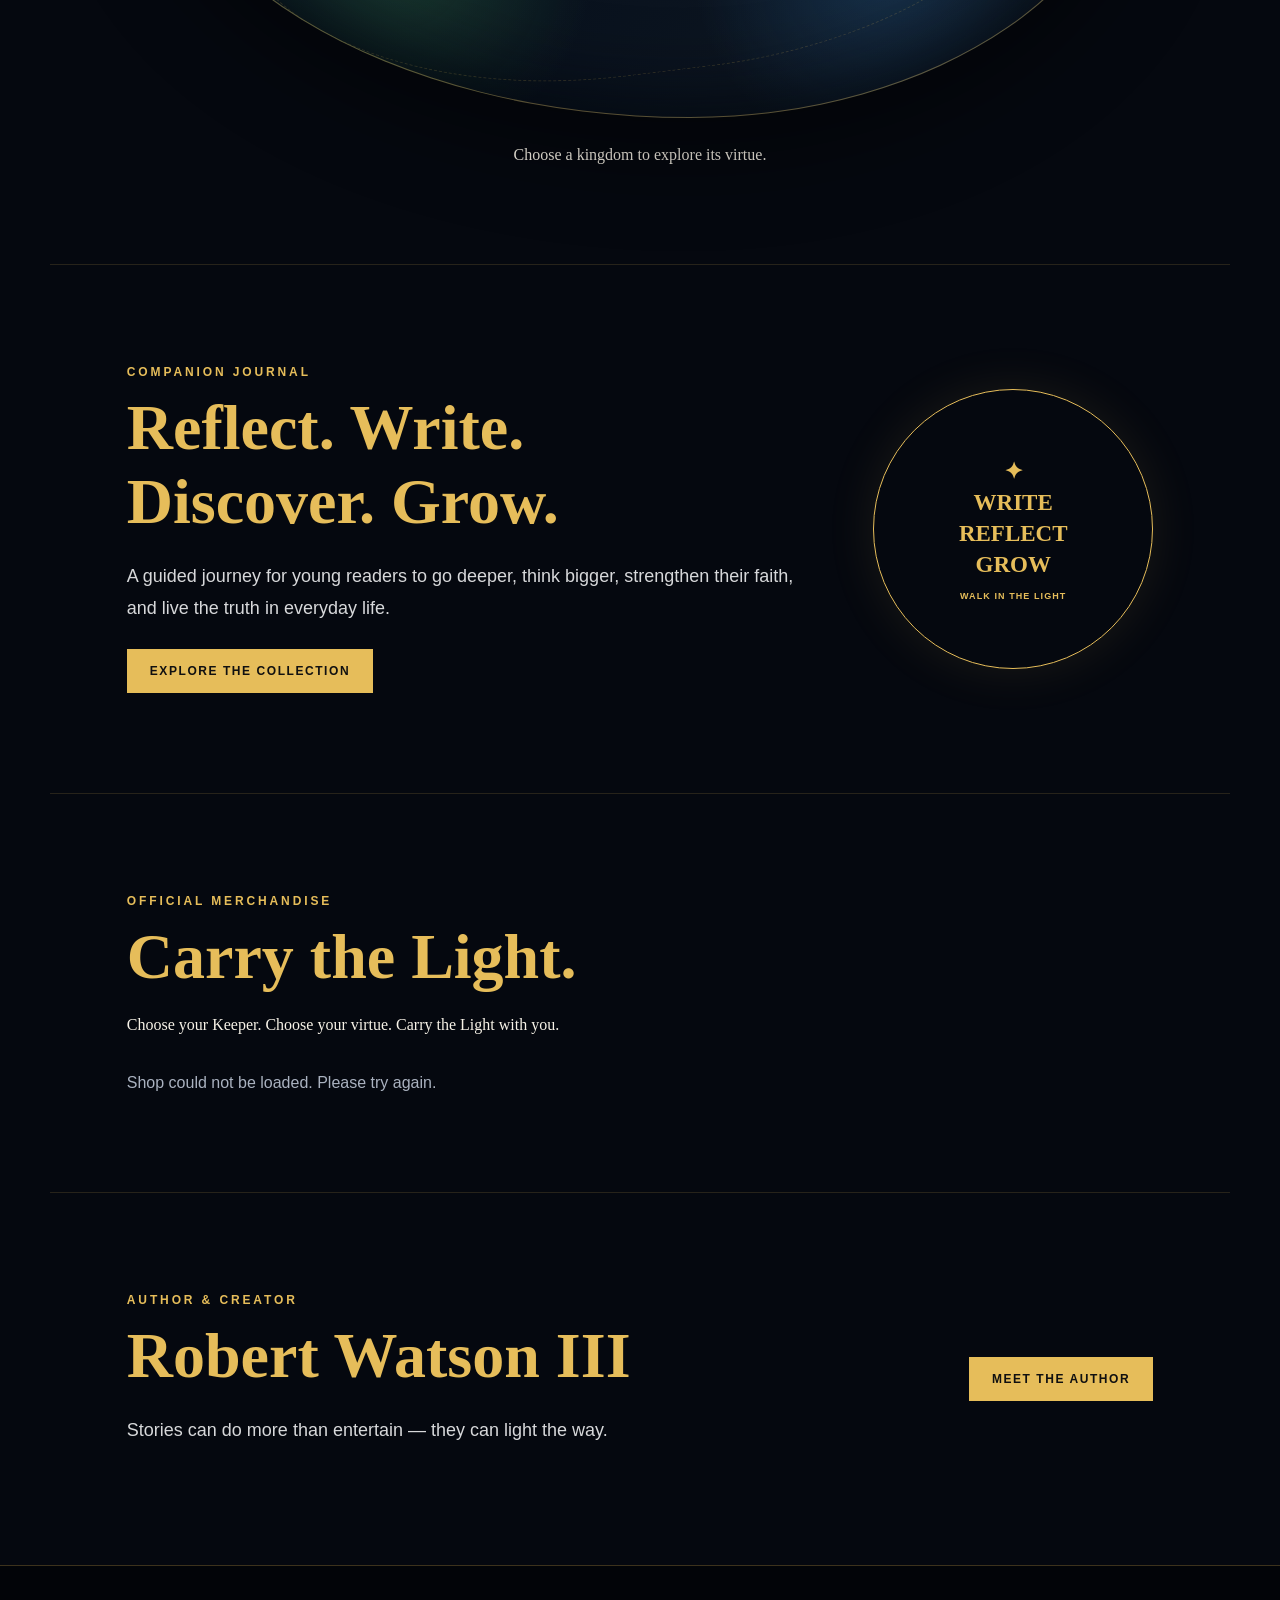
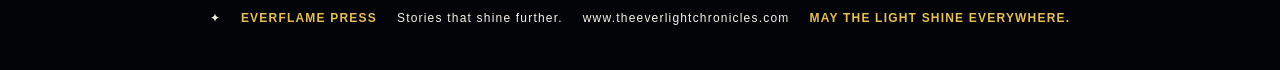
==== commit 5590731e: "Build cinematic Everlight homepage and interactive kingdoms" ====
--- a/index.html
+++ b/index.html
@@ -1 +1,44 @@
-<!doctype html><html lang="en"><head><meta charset="utf-8"><meta name="viewport" content="width=device-width,initial-scale=1"><meta name="description" content="The Everlight Chronicles — faith-forward fantasy adventure by Robert Watson III."><title>The Everlight Chronicles | The Age of the Four Flames</title><link rel="stylesheet" href="styles.css"></head><body><header><a class="brand" href="#top">THE EVERLIGHT CHRONICLES</a><nav><a href="#book">Book One</a><a href="#keepers">Keepers</a><a href="#kingdoms">Kingdoms</a><a href="#journal">Journal</a><a href="author.html">Author</a><a href="#shop">Shop</a></nav></header><main id="top"><section class="hero world-hero"><div class="stars" aria-hidden="true"></div><div class="hero-orb" aria-hidden="true"></div><div class="hero-content"><div class="eyebrow">EVERFLAME PRESS PRESENTS</div><h1>FOUR CHILDREN.<br>FOUR FLAMES.<br><span>ONE LIGHT.</span></h1><p class="lead">Enter a world where truth confronts lies, courage stands against fear, hope endures, and compassion brings light.</p><div class="actions"><a class="btn gold" href="#book">ENTER THE EVERLIGHT</a><a class="btn" href="#kingdoms">EXPLORE THE KINGDOMS</a></div><div class="motto">MAY THE LIGHT SHINE EVERYWHERE.</div></div><div class="mountains" aria-hidden="true"></div></section><section id="book" class="section"><div class="kicker">BOOK ONE</div><h2>The Age of the Four Flames</h2><p>Four children are chosen not because they are perfect, but because they are willing. As shadow begins moving through their world, Kai, Zemi, Finn, and Lila must learn to recognize truth, resist lies, and carry the Light where armies cannot.</p><div class="actions left"><a class="btn gold" href="https://www.lulu.com/shop/robert-watson-iii/the-everlight-chronicles/paperback/product-w484nzk.html" target="_blank" rel="noopener">BUY THE PAPERBACK</a><a class="btn" href="https://www.lulu.com/shop/robert-watson-iii/the-everlight-chronicles/ebook/product-kv4vedm.html" target="_blank" rel="noopener">BUY THE EBOOK</a></div></section><section id="keepers" class="section"><div class="kicker">THE FOUR KEEPERS</div><h2>Choose a Flame.</h2><p>Every Keeper carries a different virtue and walks with a celestial companion. Enter their stories.</p><div class="cards keeper-cards"><a class="card kai" href="kai.html"><div class="flame">✦</div><b>KAI</b><span>Keeper of Courage</span><p>Aureon • The Flamehearted</p><em>ENTER KAI'S STORY →</em></a><a class="card zemi" href="zemi.html"><div class="flame">✦</div><b>ZEMI</b><span>Keeper of Truth</span><p>Orin • The Allseeing</p><em>ENTER ZEMI'S STORY →</em></a><a class="card finn" href="finn.html"><div class="flame">✦</div><b>FINN</b><span>Keeper of Hope</span><p>Duran • The Enduring</p><em>ENTER FINN'S STORY →</em></a><a class="card lila" href="lila.html"><div class="flame">✦</div><b>LILA</b><span>Keeper of Compassion</span><p>Elarion • Guardian of Compassion</p><em>ENTER LILA'S STORY →</em></a></div></section><section id="kingdoms" class="section kingdom-section"><div class="kicker">EXPLORE THE EVERLIGHT</div><h2>The Seven Kingdoms</h2><p>Seven kingdoms. Seven virtues. One Light. Select a realm to uncover its calling.</p><div class="realm-map" id="realm-map"><div class="map-glow"></div><button class="realm r-ember" data-realm="emberhold"><strong>EMBERHOLD</strong><small>COURAGE</small></button><button class="realm r-luminar" data-realm="luminar"><strong>LUMINAR</strong><small>TRUTH</small></button><button class="realm r-verdantia" data-realm="verdantia"><strong>VERDANTIA</strong><small>COMPASSION</small></button><button class="realm r-aetheria" data-realm="aetheria"><strong>AETHERIA</strong><small>WISDOM</small></button><button class="realm r-tide" data-realm="tidehaven"><strong>TIDEHAVEN</strong><small>HOPE</small></button><button class="realm r-hearth" data-realm="hearthwild"><strong>HEARTHWILD</strong><small>JOY</small></button><button class="realm r-stone" data-realm="stonewatch"><strong>STONEWATCH</strong><small>FAITHFULNESS</small></button><div class="map-center">✦<span>EVERLIGHT</span></div></div><div class="realm-panel" id="realm-panel"><div class="kicker">SELECT A KINGDOM</div><h3>The map is waiting.</h3><p>Tap or hover over a kingdom to reveal its virtue and place in the Everlight.</p></div></section><section id="journal" class="section split"><div><div class="kicker">COMPANION JOURNAL</div><h2>Reflect. Write. Discover. Grow.</h2><p>A guided journey for young readers to go deeper, think bigger, strengthen their faith, and live the truth in everyday life.</p><div class="actions left"><a class="btn gold" href="https://www.lulu.com/shop/robert-watson-iii/the-everlight-chronicles-companion-journal/paperback/product-57n7pm5.html" target="_blank" rel="noopener">GET THE JOURNAL</a></div></div><div class="seal">WRITE<br>REFLECT<br>GROW<br><small>WALK IN THE LIGHT</small></div></section><section id="shop" class="section"><div class="kicker">OFFICIAL MERCHANDISE</div><h2>Carry the Light.</h2><p>Choose a piece from the Four Flames Collection. Product cards now include a clear action whenever the connected store supplies a purchase destination.</p><div id="products" class="products"><div class="loading">Connecting to the Everlight Chronicles Printful store…</div></div></section><section class="section author-call"><div><div class="kicker">AUTHOR & CREATOR</div><h2>Robert Watson III</h2><p>Stories can do more than entertain — they can light the way.</p></div><a class="btn gold" href="author.html">MEET THE AUTHOR</a></section></main><footer><b>EVERFLAME PRESS</b><span>Stories that shine further.</span><span>www.theeverlightchronicles.com</span><strong>MAY THE LIGHT SHINE EVERYWHERE.</strong></footer><script src="site.js"></script></body></html>+<!doctype html>
+<html lang="en">
+<head>
+<meta charset="utf-8"><meta name="viewport" content="width=device-width,initial-scale=1">
+<meta name="description" content="The Everlight Chronicles — faith-forward fantasy adventure by Robert Watson III.">
+<title>The Everlight Chronicles | The Age of the Four Flames</title>
+<link rel="stylesheet" href="styles.css">
+</head>
+<body>
+<div class="stars"></div>
+<header><a class="brand" href="#top"><span class="flame">✦</span> THE EVERLIGHT CHRONICLES</a><nav><a href="#book">Book One</a><a href="#keepers">Keepers</a><a href="#kingdoms">Kingdoms</a><a href="#journal">Journal</a><a href="author.html">Author</a><a class="nav-shop" href="#shop">Shop</a></nav></header>
+<main id="top">
+<section class="hero"><div class="hero-glow"></div><div class="hero-content"><div class="eyebrow">EVERFLAME PRESS PRESENTS</div><h1>FOUR CHILDREN.<br>FOUR FLAMES.<br><span>ONE LIGHT.</span></h1><p class="lead">When shadow begins to move, four ordinary children are called to carry an extraordinary Light.</p><div class="actions"><a class="btn gold" href="#book">ENTER THE EVERLIGHT</a><a class="btn glass" href="#keepers">MEET THE KEEPERS</a></div><div class="motto">MAY THE LIGHT SHINE EVERYWHERE.</div></div><a class="scroll-cue" href="#book">DISCOVER THE STORY <span>↓</span></a></section>
+
+<section id="book" class="section book-section"><div class="book-orb"><span>BOOK I</span><b>THE AGE<br>OF THE<br>FOUR FLAMES</b></div><div><div class="kicker">THE EVERLIGHT CHRONICLES • BOOK ONE</div><h2>The Age of the Four Flames</h2><p>Four children are chosen not because they are perfect, but because they are willing. Kai, Zemi, Finn, and Lila must learn to recognize truth, resist lies, and carry the Light where armies cannot.</p><blockquote>“We do not hide the Light.”</blockquote><div class="actions left"><a class="btn gold" href="https://www.lulu.com/shop/robert-watson-iii/the-everlight-chronicles/ebook/product-kv4vedm.html?page=1&pageSize=4" target="_blank" rel="noopener">BUY THE EBOOK</a><a class="btn" href="#keepers">MEET THE FOUR</a></div></div></section>
+
+<section id="keepers" class="section"><div class="center"><div class="kicker">THE FOUR KEEPERS</div><h2>Different Gifts. One Purpose.</h2><p class="intro">Chosen for willingness, not perfection. Each Keeper carries a Flame and walks beside a guardian bound to their calling.</p></div><div class="keeper-grid">
+<a class="keeper-card kai" href="kai.html"><div class="keeper-sigil">♌</div><div class="keeper-number">01</div><h3>KAI VALE</h3><span>KEEPER OF COURAGE</span><p>Standing for the Light even when fear is present.</p><strong>AUREON • THE FLAMEHEARTED →</strong></a>
+<a class="keeper-card zemi" href="zemi.html"><div class="keeper-sigil">◉</div><div class="keeper-number">02</div><h3>ZEMI</h3><span>KEEPER OF TRUTH</span><p>Seeing through lies, disguises, and illusions.</p><strong>ORIN • THE ALLSEEING →</strong></a>
+<a class="keeper-card finn" href="finn.html"><div class="keeper-sigil">✦</div><div class="keeper-number">03</div><h3>FINN</h3><span>KEEPER OF HOPE</span><p>Enduring without pretending grief does not exist.</p><strong>DURAN • THE ENDURING →</strong></a>
+<a class="keeper-card lila" href="lila.html"><div class="keeper-sigil">♢</div><div class="keeper-number">04</div><h3>LILA</h3><span>KEEPER OF COMPASSION</span><p>Reaching the hurting and protecting the weak.</p><strong>ELARION • GUARDIAN OF COMPASSION →</strong></a>
+</div></section>
+
+<section id="kingdoms" class="kingdom-section"><div class="section"><div class="center"><div class="kicker">EXPLORE THE REALM</div><h2>The Seven Kingdoms</h2><p class="intro">Seven kingdoms. Seven virtues. One King. Touch a kingdom to reveal the virtue it was founded to guard.</p></div><div class="realm-map" aria-label="Interactive map of the seven kingdoms">
+<button class="realm ember" data-realm="Emberhold" data-virtue="Courage"><b>EMBERHOLD</b><span>Courage</span></button>
+<button class="realm luminar" data-realm="Luminar" data-virtue="Truth"><b>LUMINAR</b><span>Truth</span></button>
+<button class="realm verdantia" data-realm="Verdantia" data-virtue="Compassion"><b>VERDANTIA</b><span>Compassion</span></button>
+<button class="realm aetheria" data-realm="Aetheria" data-virtue="Wisdom"><b>AETHERIA</b><span>Wisdom</span></button>
+<div class="everlight-core"><span>✦</span><b>EVERLIGHT</b><small>THE KINGDOM OF LIGHT</small></div>
+<button class="realm tidehaven" data-realm="Tidehaven" data-virtue="Hope"><b>TIDEHAVEN</b><span>Hope</span></button>
+<button class="realm hearthwild" data-realm="Hearthwild" data-virtue="Joy"><b>HEARTHWILD</b><span>Joy</span></button>
+<button class="realm stonewatch" data-realm="Stonewatch" data-virtue="Faithfulness"><b>STONEWATCH</b><span>Faithfulness</span></button>
+</div><div id="realmInfo" class="realm-info">Choose a kingdom to explore its virtue.</div></div></section>
+
+<section id="journal" class="section split"><div><div class="kicker">COMPANION JOURNAL</div><h2>Reflect. Write.<br>Discover. Grow.</h2><p>A guided journey for young readers to go deeper, think bigger, strengthen their faith, and live the truth in everyday life.</p><div class="actions left"><a class="btn gold" href="#shop">EXPLORE THE COLLECTION</a></div></div><div class="seal"><span>✦</span>WRITE<br>REFLECT<br>GROW<br><small>WALK IN THE LIGHT</small></div></section>
+
+<section id="shop" class="section shop-section"><div class="center"><div class="kicker">OFFICIAL MERCHANDISE</div><h2>Carry the Light.</h2><p class="intro">Choose your Keeper. Choose your virtue. Carry the Light with you.</p></div><div id="products" class="products"><div class="loading">Connecting to the Everlight Chronicles store…</div></div></section>
+
+<section class="section author-call"><div><div class="kicker">AUTHOR & CREATOR</div><h2>Robert Watson III</h2><p>Stories can do more than entertain — they can light the way.</p></div><a class="btn gold" href="author.html">MEET THE AUTHOR</a></section>
+</main>
+<footer><div class="footer-flame">✦</div><b>EVERFLAME PRESS</b><span>Stories that shine further.</span><span>www.theeverlightchronicles.com</span><strong>MAY THE LIGHT SHINE EVERYWHERE.</strong></footer>
+<script src="site.js"></script>
+<script>document.querySelectorAll('.realm').forEach(function(r){r.addEventListener('click',function(){document.querySelectorAll('.realm').forEach(function(x){x.classList.remove('active')});r.classList.add('active');document.getElementById('realmInfo').innerHTML='<b>'+r.dataset.realm+'</b><span>'+r.dataset.virtue+'</span>';});});</script>
+</body></html>
--- a/styles.css
+++ b/styles.css
@@ -1 +1 @@
-:root{--ink:#05080f;--navy:#081525;--gold:#e6bd5a;--cream:#f4ead2;--muted:#aab2c0}*{box-sizing:border-box}html{scroll-behavior:smooth}body{margin:0;background:radial-gradient(circle at 50% 0,#19324e 0,#081321 30%,#05080f 65%);color:#f8f3e8;font-family:Georgia,'Times New Roman',serif;overflow-x:hidden}body:before{content:'';position:fixed;inset:0;pointer-events:none;background:linear-gradient(115deg,transparent 35%,rgba(230,189,90,.05) 50%,transparent 65%);animation:lightSweep 10s ease-in-out infinite}@keyframes lightSweep{0%,100%{transform:translateX(-8%);opacity:.35}50%{transform:translateX(8%);opacity:.8}}header{position:sticky;top:0;z-index:10;display:flex;justify-content:space-between;align-items:center;padding:20px 5vw;background:rgba(5,8,15,.86);backdrop-filter:blur(14px);border-bottom:1px solid rgba(230,189,90,.25)}a{color:inherit;text-decoration:none}.brand{font-weight:700;letter-spacing:.13em;color:var(--gold)}nav{display:flex;gap:24px;font-family:Arial,sans-serif;font-size:13px;text-transform:uppercase;letter-spacing:.1em}nav a{position:relative}nav a:after{content:'';position:absolute;left:0;right:100%;bottom:-7px;height:1px;background:var(--gold);transition:.3s}nav a:hover{color:var(--gold)}nav a:hover:after{right:0}.hero{min-height:86vh;display:flex;flex-direction:column;justify-content:center;align-items:center;text-align:center;padding:90px 8vw;background:radial-gradient(circle at 50% 55%,rgba(230,189,90,.18),transparent 28%)}.eyebrow,.kicker{font-family:Arial,sans-serif;letter-spacing:.24em;font-size:12px;color:var(--gold);font-weight:700}.hero h1,.author-hero h1{font-size:clamp(48px,8vw,105px);line-height:.91;margin:22px 0;text-shadow:0 0 45px rgba(230,189,90,.12)}h1 span,h2{color:var(--gold)}.lead{max-width:760px;font-size:20px;line-height:1.7;color:var(--cream)}.actions{display:flex;gap:14px;flex-wrap:wrap;justify-content:center;margin-top:25px}.actions.left{justify-content:flex-start}.btn{display:inline-block;border:1px solid rgba(230,189,90,.65);padding:14px 22px;font-family:Arial,sans-serif;font-size:12px;font-weight:800;letter-spacing:.13em;transition:transform .25s,box-shadow .25s,background .25s}.btn:hover{transform:translateY(-3px);box-shadow:0 10px 35px rgba(230,189,90,.16);background:rgba(230,189,90,.08)}.btn.gold{background:var(--gold);color:#101010}.btn.gold:hover{box-shadow:0 0 30px rgba(230,189,90,.35)}.motto{margin-top:65px;color:var(--gold);letter-spacing:.18em;font-size:12px}.section{max-width:1180px;margin:auto;padding:100px 6vw;border-top:1px solid rgba(230,189,90,.15)}.section h2{font-size:clamp(36px,5vw,64px);margin:12px 0 22px}.section>p,.split p,.author-call p,.story-grid p,.personal-note p{max-width:800px;color:#d7d8da;font-family:Arial,sans-serif;font-size:18px;line-height:1.75}.cards{display:grid;grid-template-columns:repeat(4,1fr);gap:14px;margin-top:45px}.card{min-height:260px;padding:28px 22px;border:1px solid rgba(255,255,255,.13);background:linear-gradient(180deg,rgba(255,255,255,.06),rgba(255,255,255,.015));display:flex;flex-direction:column;justify-content:flex-end;transition:.35s}.card:hover{transform:translateY(-8px) scale(1.015);border-color:rgba(230,189,90,.45);box-shadow:0 20px 55px rgba(0,0,0,.35)}.card b{font-size:32px;color:var(--gold)}.card span{font-family:Arial,sans-serif;text-transform:uppercase;letter-spacing:.1em;margin:7px 0 18px}.card p{font-family:Arial,sans-serif;line-height:1.55;color:#cdd1d7}.kai{box-shadow:inset 0 3px #dca934}.zemi{box-shadow:inset 0 3px #d663ae}.finn{box-shadow:inset 0 3px #508ed8}.lila{box-shadow:inset 0 3px #8c61d7}.split,.author-call{display:flex;justify-content:space-between;align-items:center;gap:60px}.seal{min-width:280px;aspect-ratio:1;border:1px solid var(--gold);border-radius:50%;display:flex;flex-direction:column;align-items:center;justify-content:center;text-align:center;color:var(--gold);font-weight:700;font-size:23px;line-height:1.35;box-shadow:0 0 50px rgba(230,189,90,.1);animation:pulse 4s ease-in-out infinite}@keyframes pulse{50%{box-shadow:0 0 75px rgba(230,189,90,.25);transform:scale(1.02)}}.seal small{font-family:Arial,sans-serif;font-size:9px;letter-spacing:.12em;margin-top:10px}.products{display:grid;grid-template-columns:repeat(3,1fr);gap:18px;margin-top:40px}.product{border:1px solid rgba(230,189,90,.25);background:#0a111c;padding:20px;transition:.3s}.product:hover{transform:translateY(-6px);border-color:var(--gold)}.product img{width:100%;aspect-ratio:1;object-fit:contain;background:#fff}.product h3{color:var(--gold)}.product p,.loading{font-family:Arial,sans-serif;color:var(--muted)}.author-hero{min-height:82vh;max-width:1280px;margin:auto;padding:90px 6vw;display:grid;grid-template-columns:1.05fr .95fr;align-items:center;gap:70px}.author-copy .lead{max-width:650px}.author-portrait{position:relative;margin:0;min-height:560px;border:1px solid rgba(230,189,90,.35);background:radial-gradient(circle at 50% 35%,rgba(230,189,90,.2),rgba(8,21,37,.75));box-shadow:0 30px 90px rgba(0,0,0,.45),0 0 70px rgba(230,189,90,.08);overflow:hidden}.author-portrait:before{content:'';position:absolute;inset:18px;border:1px solid rgba(230,189,90,.22);z-index:1;pointer-events:none}.author-portrait img{width:100%;height:560px;object-fit:cover;display:block}.author-portrait figcaption{position:absolute;left:0;right:0;bottom:0;padding:26px;background:linear-gradient(transparent,rgba(5,8,15,.96));font:700 11px Arial,sans-serif;letter-spacing:.14em;color:var(--gold);text-align:center}.story-grid{display:grid;grid-template-columns:1.3fr .7fr;gap:80px;align-items:center}.author-quote{border-left:1px solid var(--gold);padding:35px;color:var(--cream)}.author-quote span{font-size:80px;line-height:.5;color:var(--gold)}.author-quote blockquote{margin:15px 0 25px;font-size:30px;line-height:1.35}.author-quote b{font:700 11px Arial,sans-serif;letter-spacing:.12em;color:var(--gold)}.personal-note{text-align:center}.personal-note p{margin-left:auto;margin-right:auto}.signature{font-family:Georgia,serif!important;font-size:30px!important;font-style:italic;color:var(--gold)!important}.motto-inline{font-size:11px!important;letter-spacing:.18em;color:var(--gold)!important}.author-next{display:flex;justify-content:space-between;align-items:center;gap:40px}footer{padding:45px 5vw;background:#020408;border-top:1px solid rgba(230,189,90,.25);display:flex;gap:20px;justify-content:center;flex-wrap:wrap;text-align:center;font-family:Arial,sans-serif;font-size:12px;letter-spacing:.1em}footer b,footer strong{color:var(--gold)}@media(max-width:800px){header{align-items:flex-start;gap:18px;flex-direction:column}nav{width:100%;overflow:auto;gap:18px}.cards,.products{grid-template-columns:1fr 1fr}.split,.author-call,.author-next{flex-direction:column;align-items:flex-start}.hero{min-height:76vh}.author-hero,.story-grid{grid-template-columns:1fr}.author-hero{padding-top:70px}.author-portrait,.author-portrait img{min-height:0;height:480px}}@media(max-width:520px){.cards,.products{grid-template-columns:1fr}.section{padding:75px 7vw}.seal{min-width:230px}.author-portrait,.author-portrait img{height:400px}}+:root{--ink:#05080f;--navy:#081525;--gold:#e6bd5a;--cream:#f4ead2;--muted:#aab2c0}*{box-sizing:border-box}html{scroll-behavior:smooth}body{margin:0;background:radial-gradient(circle at 50% 0,#19324e 0,#081321 30%,#05080f 65%);color:#f8f3e8;font-family:Georgia,'Times New Roman',serif;overflow-x:hidden}body:before{content:'';position:fixed;inset:0;pointer-events:none;background:linear-gradient(115deg,transparent 35%,rgba(230,189,90,.05) 50%,transparent 65%);animation:lightSweep 10s ease-in-out infinite}@keyframes lightSweep{0%,100%{transform:translateX(-8%);opacity:.35}50%{transform:translateX(8%);opacity:.8}}header{position:sticky;top:0;z-index:20;display:flex;justify-content:space-between;align-items:center;padding:20px 5vw;background:rgba(5,8,15,.86);backdrop-filter:blur(14px);border-bottom:1px solid rgba(230,189,90,.25)}a{color:inherit;text-decoration:none}.brand{font-weight:700;letter-spacing:.13em;color:var(--gold)}nav{display:flex;gap:22px;font-family:Arial,sans-serif;font-size:12px;text-transform:uppercase;letter-spacing:.1em}nav a{position:relative}nav a:after{content:'';position:absolute;left:0;right:100%;bottom:-7px;height:1px;background:var(--gold);transition:.3s}nav a:hover{color:var(--gold)}nav a:hover:after{right:0}.hero{min-height:86vh;display:flex;flex-direction:column;justify-content:center;align-items:center;text-align:center;padding:90px 8vw}.world-hero{position:relative;isolation:isolate;overflow:hidden;min-height:92vh;background:radial-gradient(circle at 50% 52%,rgba(244,201,94,.24) 0,rgba(21,48,75,.35) 19%,rgba(5,13,24,.94) 55%,#02050b 100%)}.world-hero:after{content:'';position:absolute;inset:0;z-index:-1;background:linear-gradient(to bottom,transparent 45%,rgba(2,5,11,.25) 65%,#05080f 100%)}.stars{position:absolute;inset:0;z-index:-3;opacity:.7;background-image:radial-gradient(circle,#fff 0 1px,transparent 1.5px),radial-gradient(circle,var(--gold) 0 1px,transparent 1.5px);background-size:90px 90px,137px 137px;background-position:0 0,35px 25px;transform:translate(var(--mx,0),var(--my,0));transition:transform .2s ease-out}.hero-orb{position:absolute;z-index:-2;left:50%;top:53%;width:34vw;max-width:520px;aspect-ratio:1;border-radius:50%;transform:translate(calc(-50% + var(--mx,0px)),calc(-50% + var(--my,0px)));background:radial-gradient(circle,#fff8c8 0 4%,#f5c85c 5% 13%,rgba(230,189,90,.3) 14% 34%,transparent 68%);filter:blur(.2px);animation:orbPulse 5s ease-in-out infinite}.mountains{position:absolute;z-index:-1;left:-5%;right:-5%;bottom:0;height:42%;background:linear-gradient(145deg,transparent 25%,#101b28 25% 43%,transparent 43%) 0 0/45% 100%,linear-gradient(215deg,transparent 27%,#0b1521 27% 48%,transparent 48%) 100% 0/55% 100%;opacity:.95;transform:translateX(calc(var(--mx,0px) * -.4))}.hero-content{transform:translate(calc(var(--mx,0px) * .12),calc(var(--my,0px) * .12));transition:transform .2s ease-out}.eyebrow,.kicker{font-family:Arial,sans-serif;letter-spacing:.24em;font-size:12px;color:var(--gold);font-weight:700}.hero h1,.author-hero h1{font-size:clamp(48px,8vw,105px);line-height:.91;margin:22px 0;text-shadow:0 0 45px rgba(230,189,90,.2)}h1 span,h2{color:var(--gold)}.lead{max-width:760px;font-size:20px;line-height:1.7;color:var(--cream)}.actions{display:flex;gap:14px;flex-wrap:wrap;justify-content:center;margin-top:25px}.actions.left{justify-content:flex-start}.btn{display:inline-block;border:1px solid rgba(230,189,90,.65);padding:14px 22px;font-family:Arial,sans-serif;font-size:12px;font-weight:800;letter-spacing:.13em;transition:transform .25s,box-shadow .25s,background .25s;cursor:pointer}.btn:hover{transform:translateY(-3px);box-shadow:0 10px 35px rgba(230,189,90,.16);background:rgba(230,189,90,.08)}.btn.gold{background:var(--gold);color:#101010}.btn.gold:hover{box-shadow:0 0 30px rgba(230,189,90,.35)}.motto{margin-top:65px;color:var(--gold);letter-spacing:.18em;font-size:12px}.section{max-width:1180px;margin:auto;padding:100px 6vw;border-top:1px solid rgba(230,189,90,.15)}.section h2{font-size:clamp(36px,5vw,64px);margin:12px 0 22px}.section>p,.split p,.author-call p,.story-grid p,.personal-note p{max-width:800px;color:#d7d8da;font-family:Arial,sans-serif;font-size:18px;line-height:1.75}.cards{display:grid;grid-template-columns:repeat(4,1fr);gap:14px;margin-top:45px}.card{position:relative;min-height:290px;padding:28px 22px;border:1px solid rgba(255,255,255,.13);background:radial-gradient(circle at 50% 20%,rgba(230,189,90,.08),transparent 35%),linear-gradient(180deg,rgba(255,255,255,.06),rgba(255,255,255,.015));display:flex;flex-direction:column;justify-content:flex-end;transition:.35s;overflow:hidden}.card:after{content:'';position:absolute;inset:-50%;background:linear-gradient(115deg,transparent 43%,rgba(255,255,255,.12) 50%,transparent 57%);transform:translateX(-55%);transition:.6s}.card:hover:after{transform:translateX(55%)}.card:hover{transform:translateY(-9px) scale(1.018);border-color:rgba(230,189,90,.55);box-shadow:0 20px 55px rgba(0,0,0,.4)}.card b,.card span,.card p,.card em,.flame{position:relative;z-index:1}.card b{font-size:32px;color:var(--gold)}.card span{font-family:Arial,sans-serif;text-transform:uppercase;letter-spacing:.1em;margin:7px 0 10px}.card p{font-family:Arial,sans-serif;line-height:1.55;color:#cdd1d7}.card em{font:700 10px Arial,sans-serif;letter-spacing:.11em;color:var(--gold);font-style:normal}.flame{font-size:36px;color:var(--gold);margin-bottom:auto;text-shadow:0 0 22px currentColor;animation:flamePulse 2.6s ease-in-out infinite}.kai{box-shadow:inset 0 3px #dca934}.zemi{box-shadow:inset 0 3px #d663ae}.finn{box-shadow:inset 0 3px #508ed8}.lila{box-shadow:inset 0 3px #8c61d7}.kingdom-section{text-align:center}.kingdom-section>p{margin-left:auto;margin-right:auto}.realm-map{position:relative;margin:55px auto 28px;max-width:1000px;aspect-ratio:16/9;border:1px solid rgba(230,189,90,.35);border-radius:48% 52% 45% 55%/40% 45% 55% 60%;overflow:hidden;background:radial-gradient(circle at 50% 50%,rgba(230,189,90,.18),transparent 12%),radial-gradient(circle at 23% 30%,rgba(167,75,30,.32),transparent 21%),radial-gradient(circle at 72% 25%,rgba(224,200,99,.22),transparent 20%),radial-gradient(circle at 26% 72%,rgba(50,124,69,.35),transparent 23%),radial-gradient(circle at 75% 73%,rgba(40,96,147,.38),transparent 23%),linear-gradient(135deg,#122438,#09121e 55%,#111a24);box-shadow:inset 0 0 90px #02050b,0 35px 90px rgba(0,0,0,.45)}.realm-map:before{content:'';position:absolute;inset:8%;border:1px dashed rgba(230,189,90,.16);border-radius:45%;transform:rotate(-7deg)}.map-glow{position:absolute;inset:0;background:linear-gradient(120deg,transparent 35%,rgba(230,189,90,.08),transparent 65%);animation:mapSweep 7s linear infinite}.realm{position:absolute;z-index:2;border:1px solid rgba(230,189,90,.45);background:rgba(4,10,18,.72);color:#fff;padding:10px 13px;border-radius:30px;backdrop-filter:blur(7px);cursor:pointer;transition:.3s;box-shadow:0 0 0 0 rgba(230,189,90,0)}.realm strong{display:block;font:700 11px Arial,sans-serif;letter-spacing:.1em}.realm small{color:var(--gold);font:700 8px Arial,sans-serif;letter-spacing:.15em}.realm:hover,.realm.active{transform:scale(1.12);background:rgba(230,189,90,.16);box-shadow:0 0 35px rgba(230,189,90,.32);border-color:var(--gold)}.r-ember{left:10%;top:20%}.r-luminar{left:42%;top:12%}.r-verdantia{left:14%;top:60%}.r-aetheria{right:13%;top:18%}.r-tide{right:12%;bottom:15%}.r-hearth{left:40%;bottom:10%}.r-stone{left:3%;top:43%}.map-center{position:absolute;left:50%;top:50%;transform:translate(-50%,-50%);color:var(--gold);font-size:45px;text-shadow:0 0 35px var(--gold);animation:flamePulse 3s ease-in-out infinite}.map-center span{display:block;font:700 8px Arial,sans-serif;letter-spacing:.24em}.realm-panel{max-width:760px;min-height:155px;margin:0 auto;padding:28px;border:1px solid rgba(230,189,90,.2);background:rgba(8,21,37,.65);text-align:left}.realm-panel h3{color:var(--gold);font-size:32px;margin:7px 0}.realm-panel p{font:16px/1.6 Arial,sans-serif;color:#d7d8da}.split,.author-call{display:flex;justify-content:space-between;align-items:center;gap:60px}.seal{min-width:280px;aspect-ratio:1;border:1px solid var(--gold);border-radius:50%;display:flex;flex-direction:column;align-items:center;justify-content:center;text-align:center;color:var(--gold);font-weight:700;font-size:23px;line-height:1.35;box-shadow:0 0 50px rgba(230,189,90,.1);animation:pulse 4s ease-in-out infinite}.seal small{font-family:Arial,sans-serif;font-size:9px;letter-spacing:.12em;margin-top:10px}.products{display:grid;grid-template-columns:repeat(3,1fr);gap:18px;margin-top:40px}.product{border:1px solid rgba(230,189,90,.25);background:#0a111c;padding:20px;transition:.3s}.product:hover{transform:translateY(-6px);border-color:var(--gold);box-shadow:0 20px 45px rgba(0,0,0,.35)}.product img{width:100%;aspect-ratio:1;object-fit:contain;background:#fff}.product h3{color:var(--gold)}.product p,.loading{font-family:Arial,sans-serif;color:var(--muted)}.product-action{width:100%;text-align:center;margin-top:8px}.author-hero{min-height:82vh;max-width:1280px;margin:auto;padding:90px 6vw;display:grid;grid-template-columns:1.05fr .95fr;align-items:center;gap:70px}.author-copy .lead{max-width:650px}.author-portrait{position:relative;margin:0;min-height:560px;border:1px solid rgba(230,189,90,.35);background:radial-gradient(circle at 50% 35%,rgba(230,189,90,.2),rgba(8,21,37,.75));box-shadow:0 30px 90px rgba(0,0,0,.45),0 0 70px rgba(230,189,90,.08);overflow:hidden}.author-portrait:before{content:'';position:absolute;inset:18px;border:1px solid rgba(230,189,90,.22);z-index:1;pointer-events:none}.author-portrait img{width:100%;height:560px;object-fit:cover;display:block}.author-portrait figcaption{position:absolute;left:0;right:0;bottom:0;padding:26px;background:linear-gradient(transparent,rgba(5,8,15,.96));font:700 11px Arial,sans-serif;letter-spacing:.14em;color:var(--gold);text-align:center}.story-grid{display:grid;grid-template-columns:1.3fr .7fr;gap:80px;align-items:center}.author-quote{border-left:1px solid var(--gold);padding:35px;color:var(--cream)}.author-quote span{font-size:80px;line-height:.5;color:var(--gold)}.author-quote blockquote{margin:15px 0 25px;font-size:30px;line-height:1.35}.author-quote b{font:700 11px Arial,sans-serif;letter-spacing:.12em;color:var(--gold)}.personal-note{text-align:center}.personal-note p{margin-left:auto;margin-right:auto}.signature{font-family:Georgia,serif!important;font-size:30px!important;font-style:italic;color:var(--gold)!important}.motto-inline{font-size:11px!important;letter-spacing:.18em;color:var(--gold)!important}.author-next{display:flex;justify-content:space-between;align-items:center;gap:40px}footer{padding:45px 5vw;background:#020408;border-top:1px solid rgba(230,189,90,.25);display:flex;gap:20px;justify-content:center;flex-wrap:wrap;text-align:center;font-family:Arial,sans-serif;font-size:12px;letter-spacing:.1em}footer b,footer strong{color:var(--gold)}@keyframes orbPulse{50%{filter:brightness(1.25);transform:translate(calc(-50% + var(--mx,0px)),calc(-50% + var(--my,0px))) scale(1.05)}}@keyframes flamePulse{50%{opacity:.65;transform:scale(.92)}}@keyframes pulse{50%{box-shadow:0 0 75px rgba(230,189,90,.25);transform:scale(1.02)}}@keyframes mapSweep{from{transform:translateX(-50%)}to{transform:translateX(50%)}}@media(max-width:800px){header{align-items:flex-start;gap:18px;flex-direction:column}nav{width:100%;overflow:auto;gap:18px}.cards,.products{grid-template-columns:1fr 1fr}.split,.author-call,.author-next{flex-direction:column;align-items:flex-start}.hero{min-height:76vh}.author-hero,.story-grid{grid-template-columns:1fr}.author-hero{padding-top:70px}.author-portrait,.author-portrait img{min-height:0;height:480px}.realm-map{aspect-ratio:4/5}.r-ember{left:7%;top:18%}.r-luminar{left:38%;top:8%}.r-aetheria{right:5%;top:28%}.r-verdantia{left:9%;top:58%}.r-tide{right:5%;bottom:17%}.r-hearth{left:36%;bottom:6%}.r-stone{left:2%;top:38%}}@media(max-width:520px){.cards,.products{grid-template-columns:1fr}.section{padding:75px 7vw}.seal{min-width:230px}.author-portrait,.author-portrait img{height:400px}.realm{padding:7px 9px}.realm strong{font-size:8px}.realm small{font-size:6px}.hero h1{font-size:clamp(44px,15vw,68px)}}
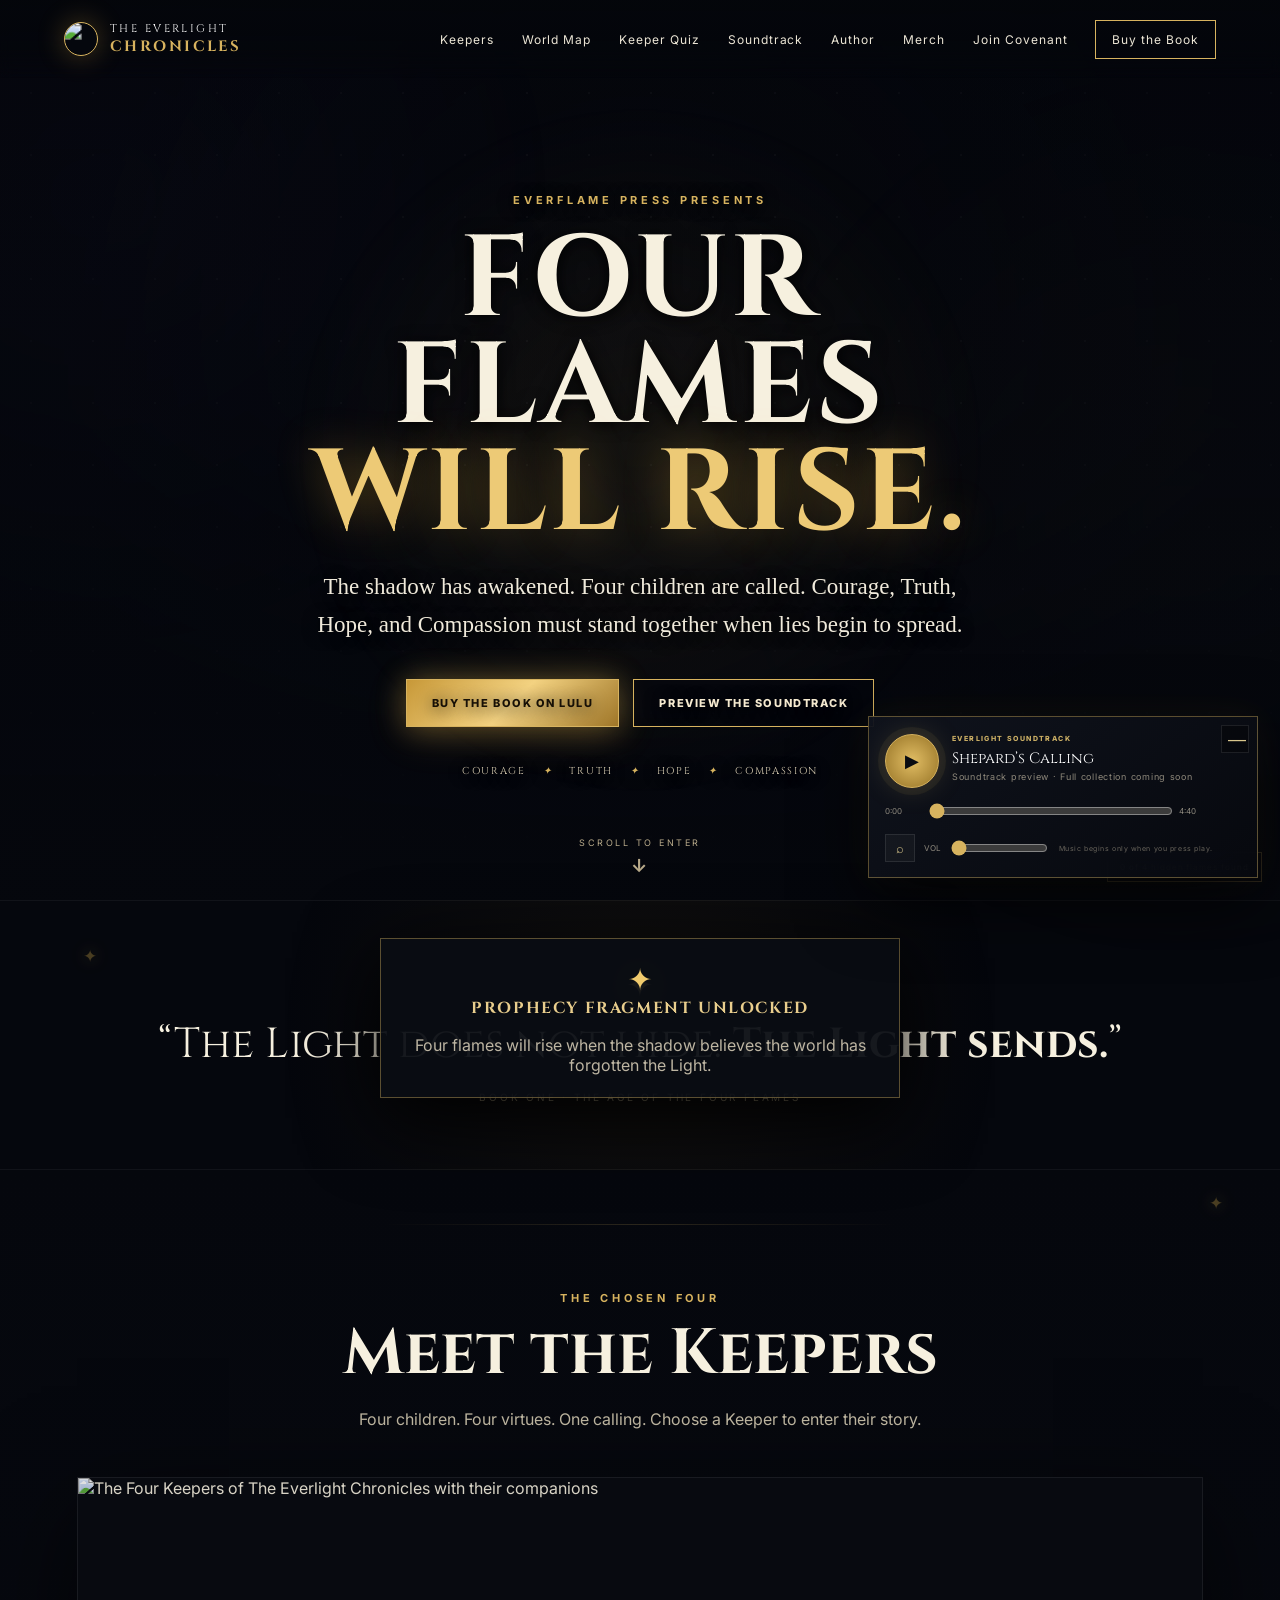
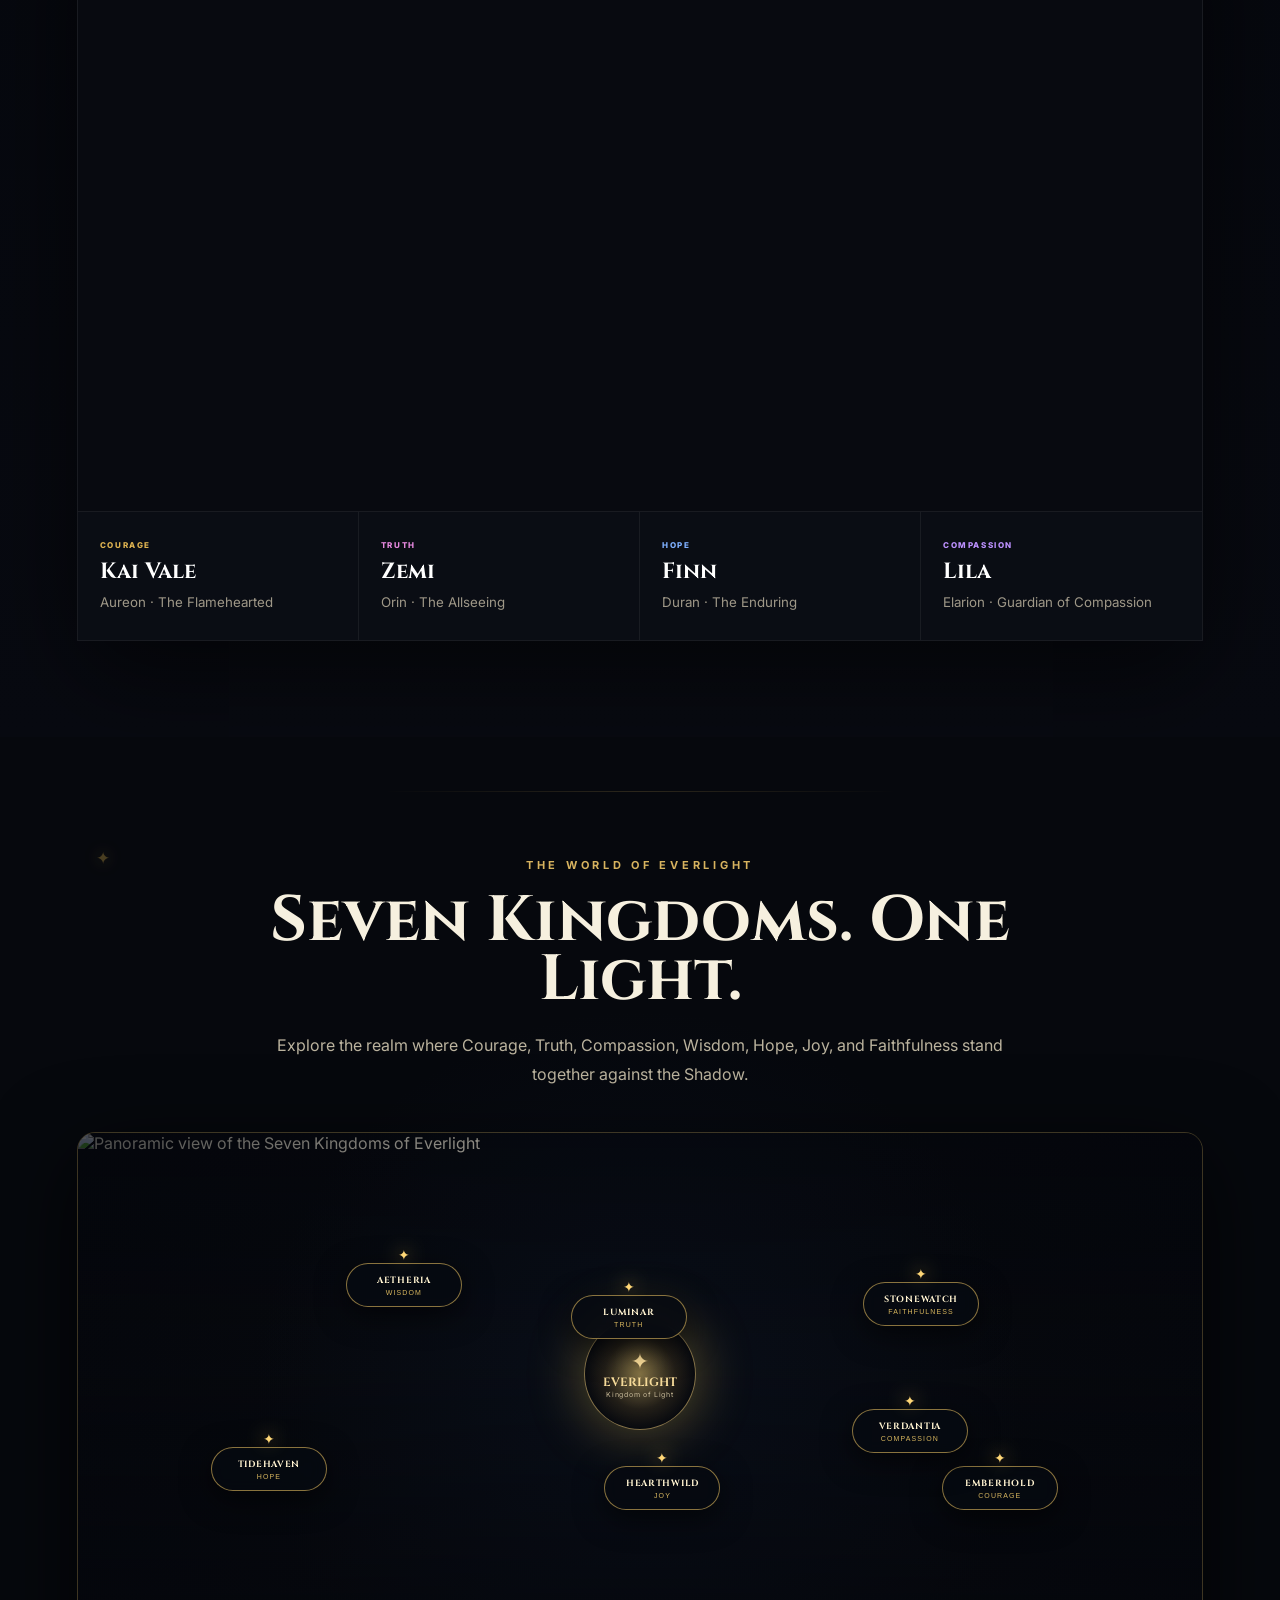
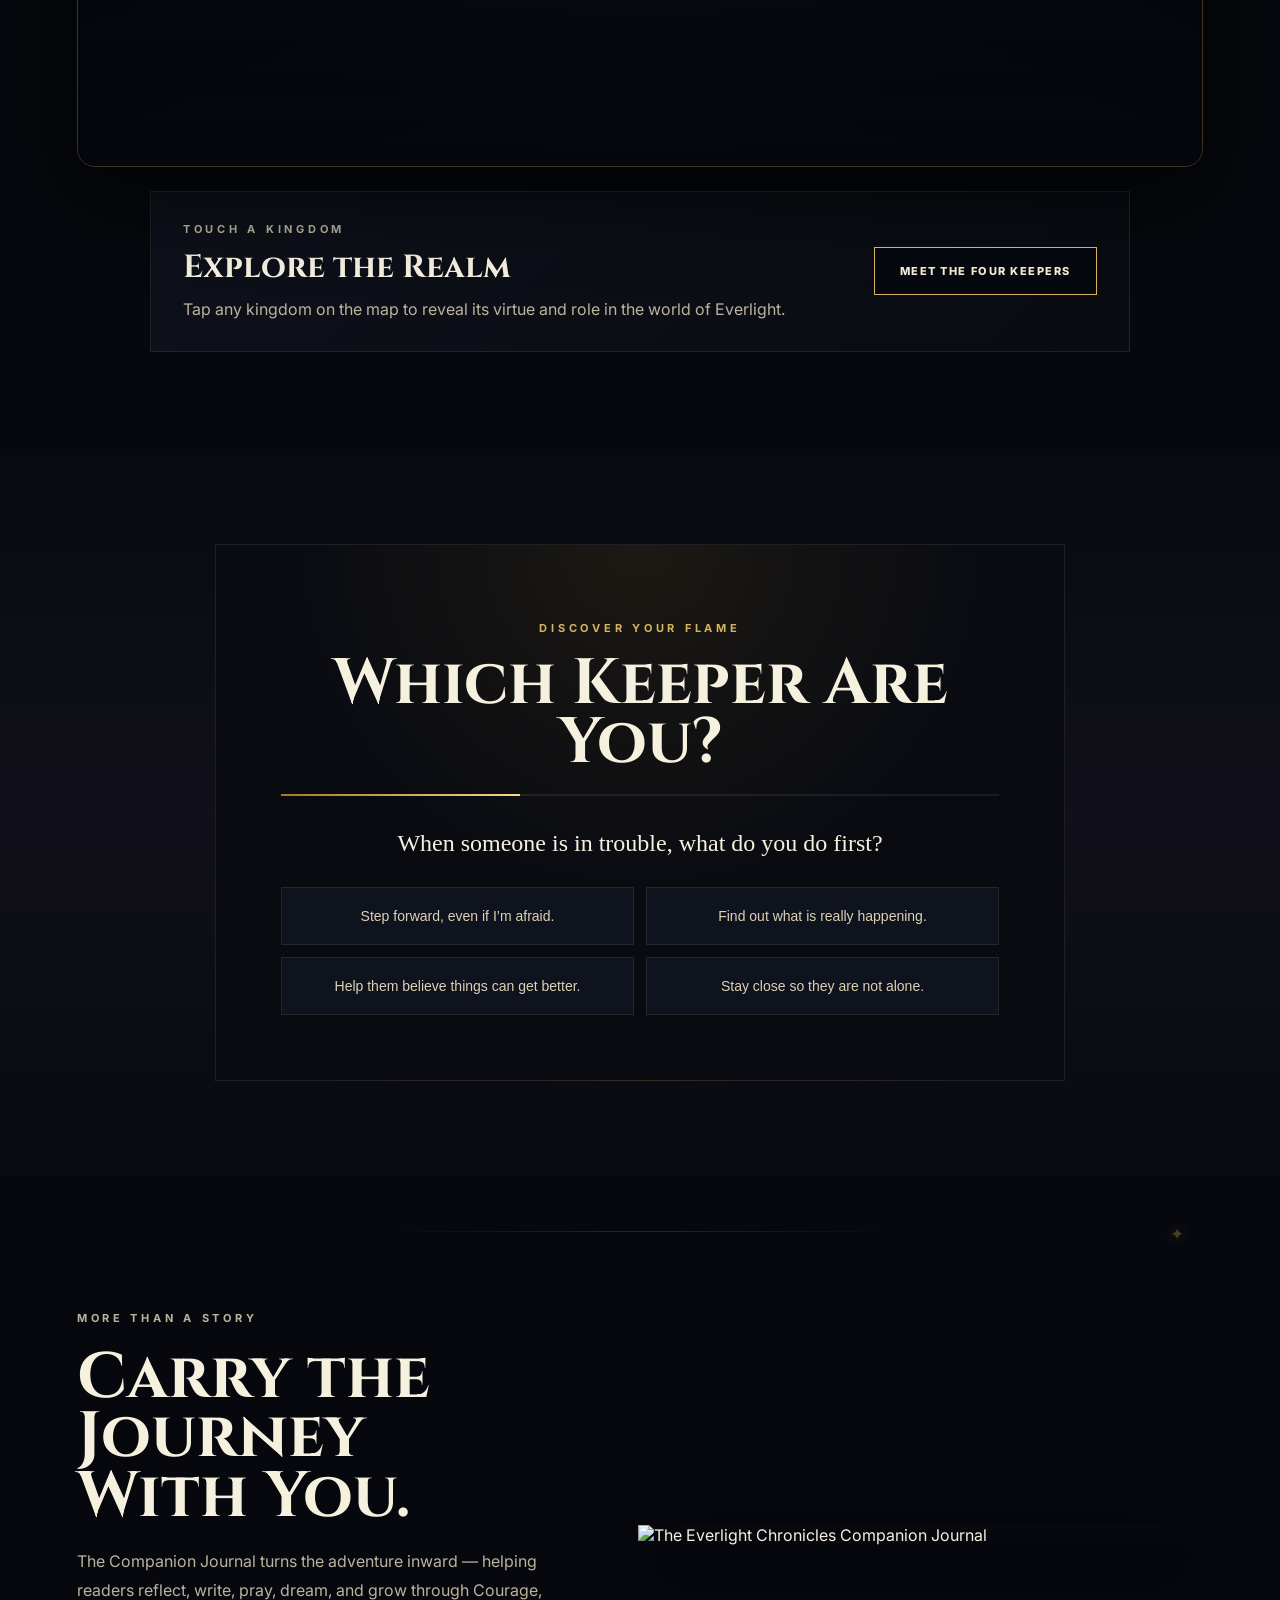
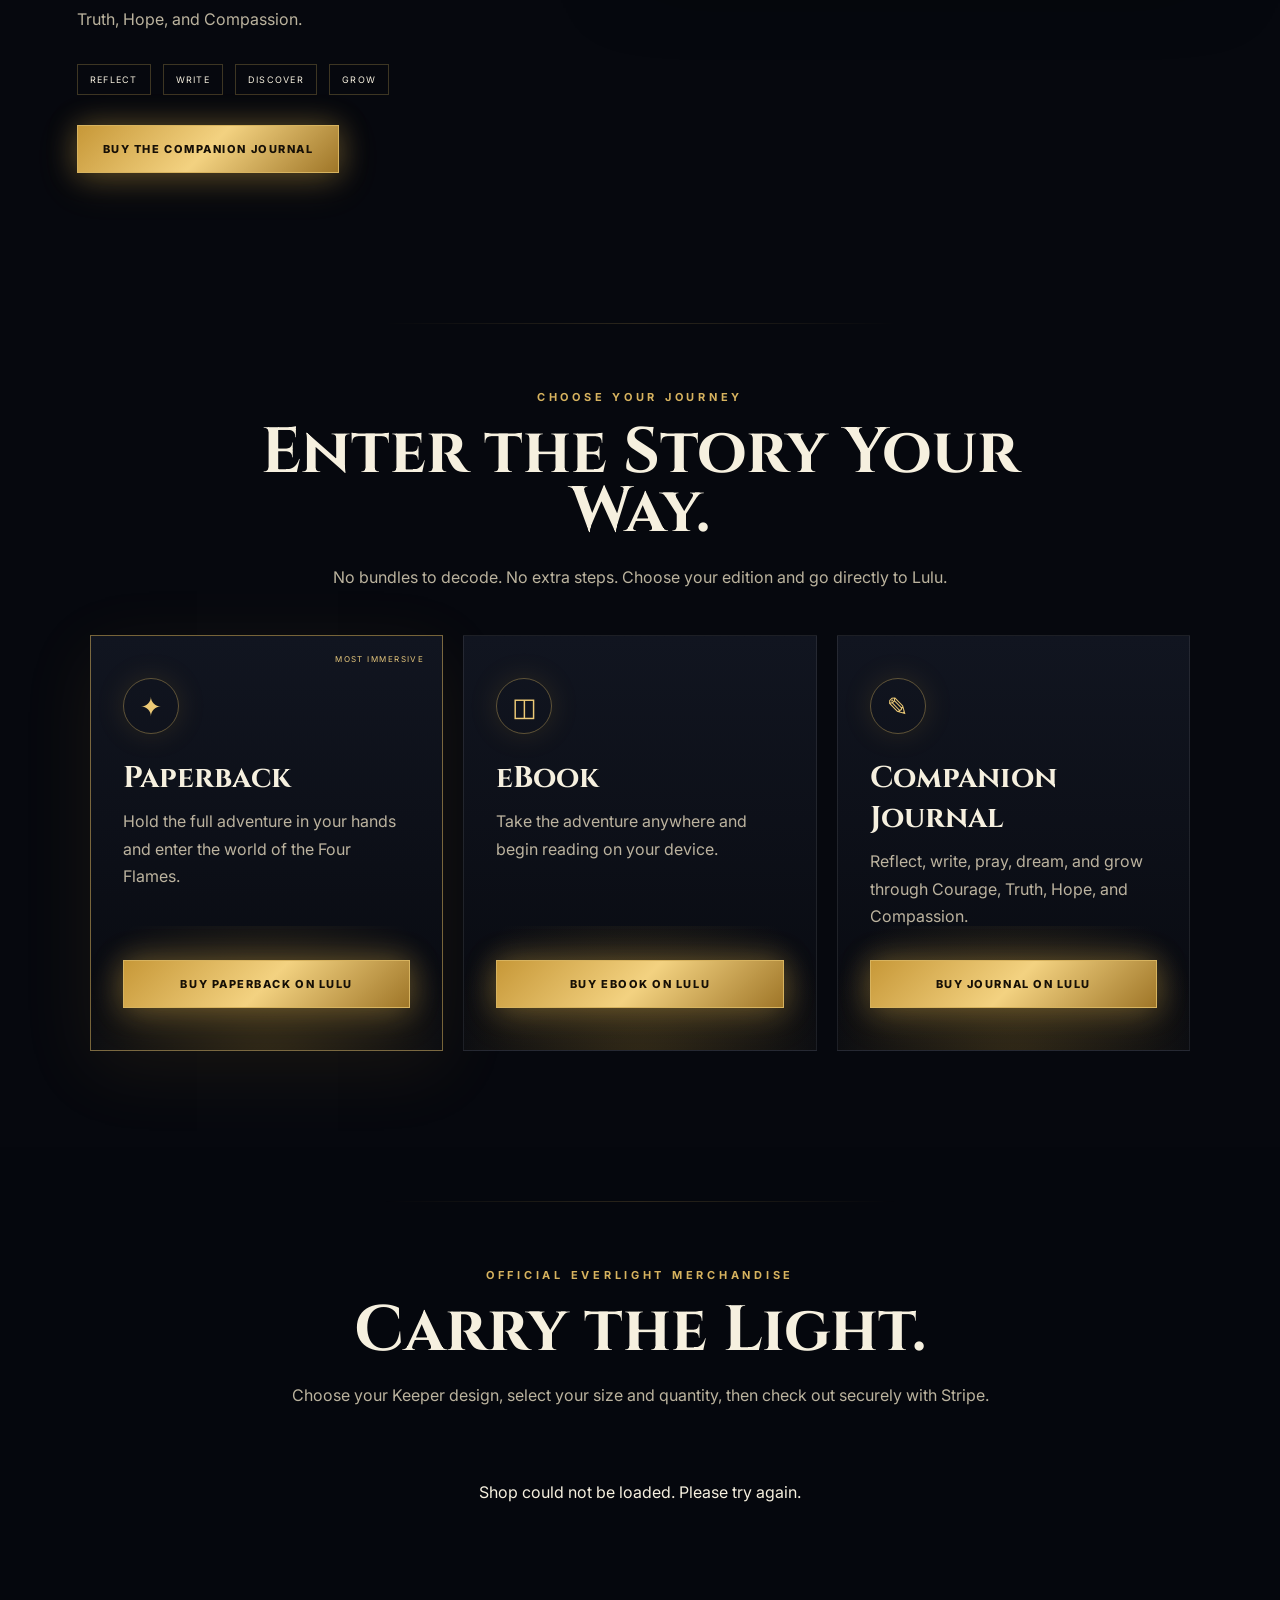
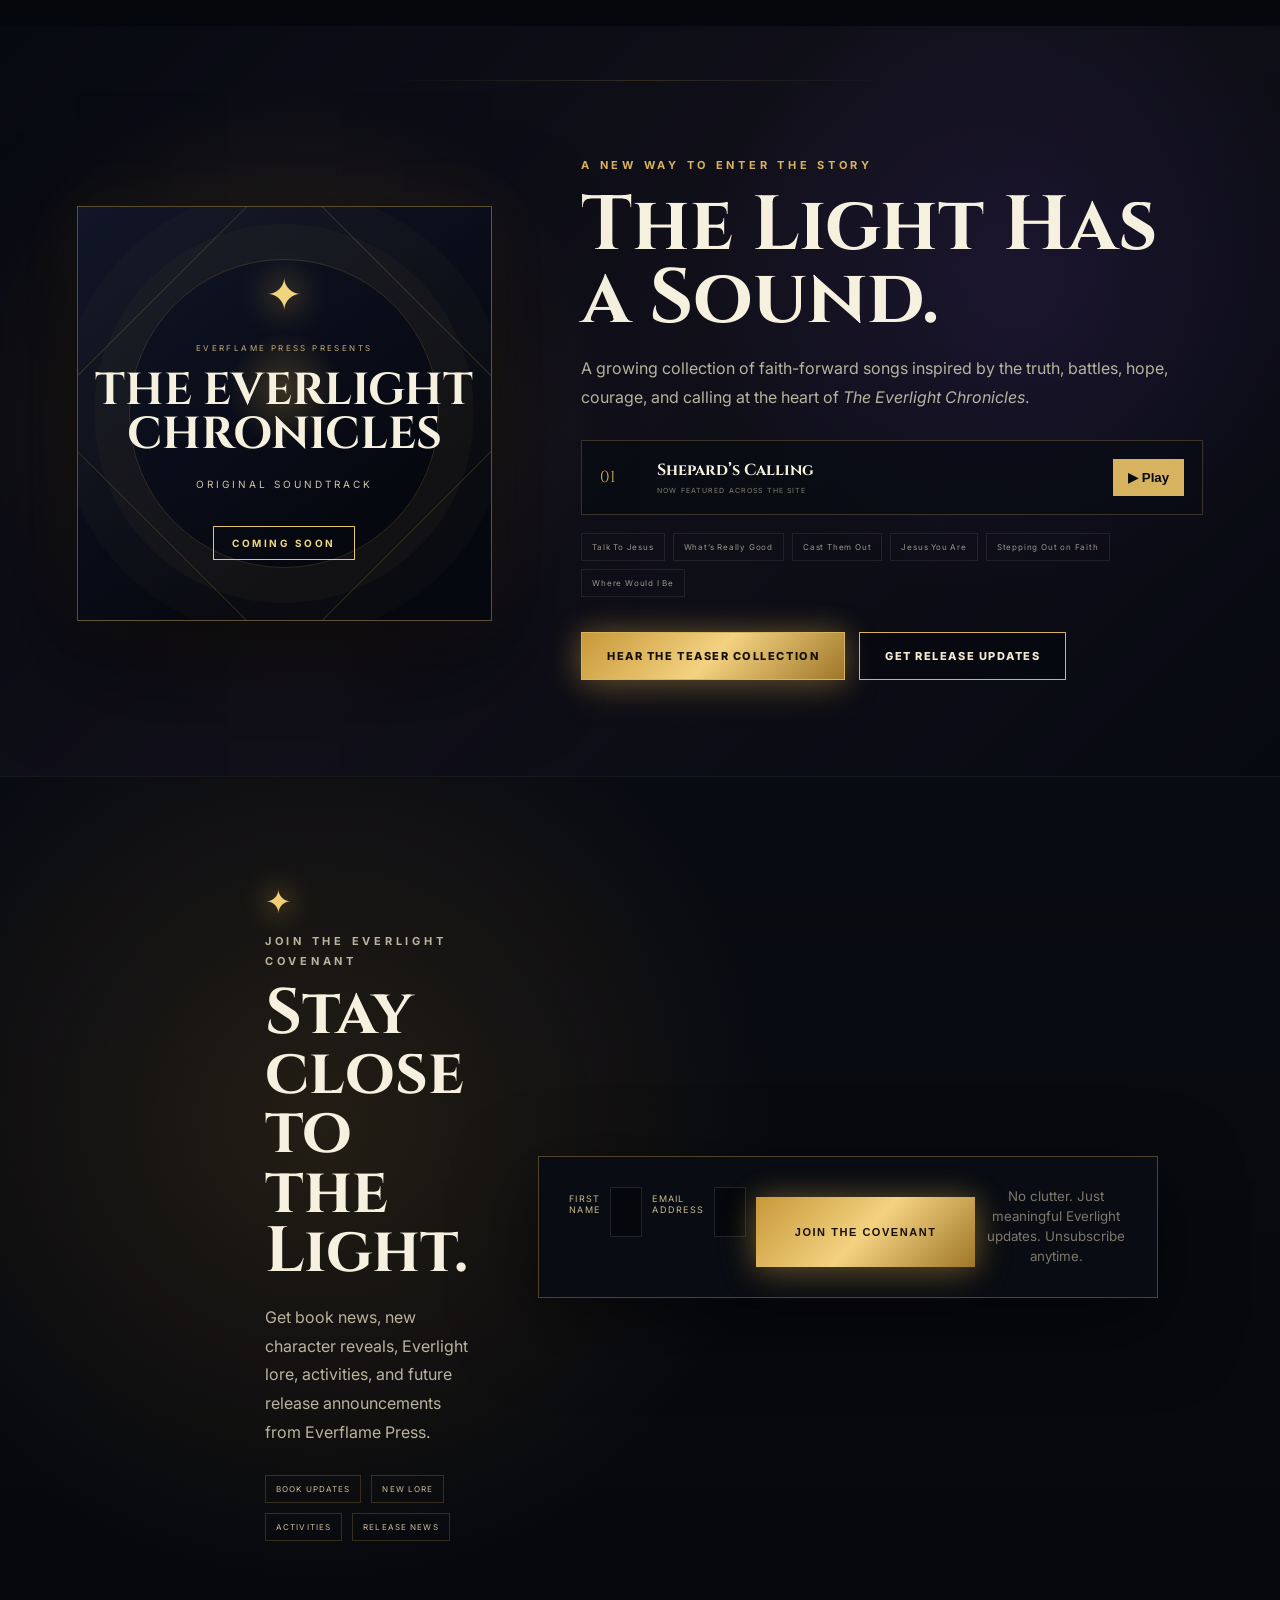
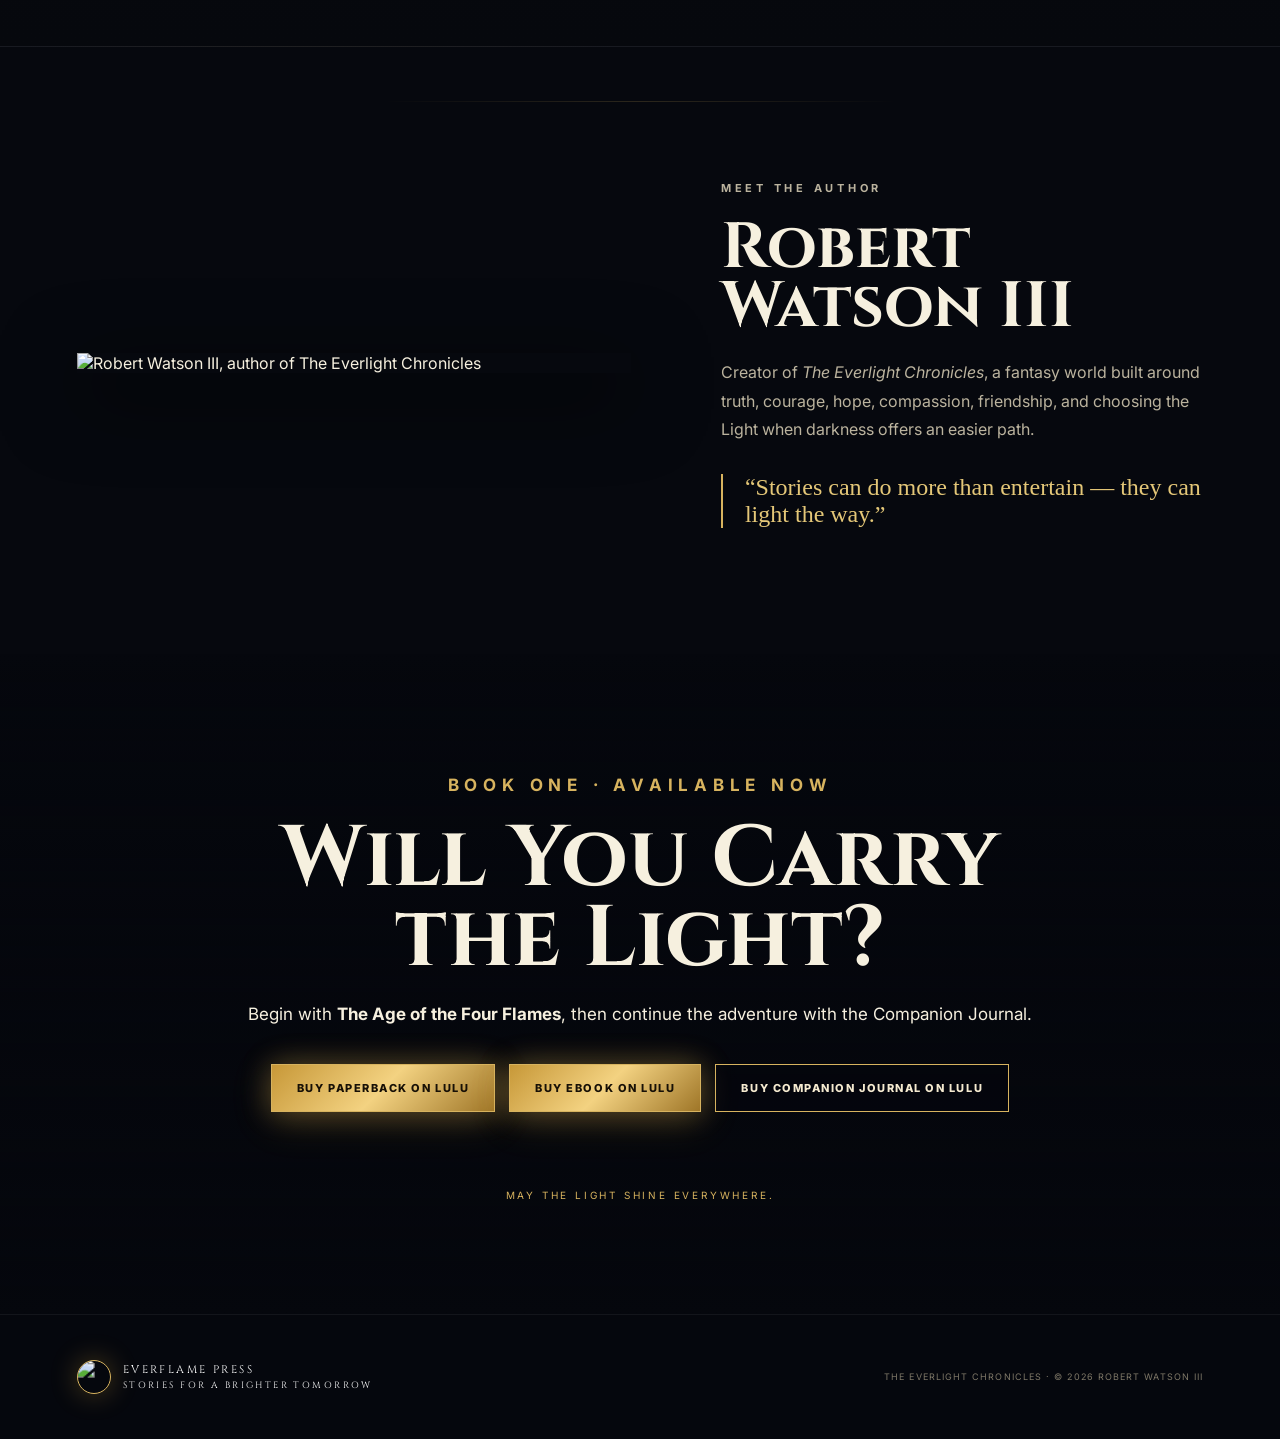
==== commit 12bdec6b: "restore original V10 site with working shop" ====
--- a/index.html
+++ b/index.html
@@ -1,44 +1,36 @@
-<!doctype html>
-<html lang="en">
-<head>
-<meta charset="utf-8"><meta name="viewport" content="width=device-width,initial-scale=1">
-<meta name="description" content="The Everlight Chronicles — faith-forward fantasy adventure by Robert Watson III.">
-<title>The Everlight Chronicles | The Age of the Four Flames</title>
-<link rel="stylesheet" href="styles.css">
-</head>
-<body>
-<div class="stars"></div>
-<header><a class="brand" href="#top"><span class="flame">✦</span> THE EVERLIGHT CHRONICLES</a><nav><a href="#book">Book One</a><a href="#keepers">Keepers</a><a href="#kingdoms">Kingdoms</a><a href="#journal">Journal</a><a href="author.html">Author</a><a class="nav-shop" href="#shop">Shop</a></nav></header>
+<!DOCTYPE html>
+
+<html lang="en"><head><meta charset="utf-8"/><meta content="width=device-width,initial-scale=1" name="viewport"/><title>The Everlight Chronicles — Book One: The Age of the Four Flames</title><meta content="Enter the world of The Everlight Chronicles — a faith-forward fantasy adventure of courage, truth, hope, compassion, and the Light that endures." name="description"/><link href="https://fonts.googleapis.com" rel="preconnect"/><link crossorigin="" href="https://fonts.gstatic.com" rel="preconnect"/><link href="https://fonts.googleapis.com/css2?family=Cinzel:wght@500;600;700;800&amp;family=Inter:wght@400;500;600;700&amp;display=swap" rel="stylesheet"/><link href="styles.css" rel="stylesheet"/></head><body>
+<div class="scroll-progress" id="scrollProgress"></div><div class="stars"></div><div class="aurora"></div><div class="secret-meter" id="secretStatus">0 of 4 hidden flames found</div><header class="nav"><a class="brand" href="#top"><span class="flame"><img alt="" aria-hidden="true" decoding="async" src="assets/everflame-press-logo.webp"/></span><span>THE EVERLIGHT<br/><b>CHRONICLES</b></span></a><button aria-controls="mainNav" aria-expanded="false" aria-label="Open menu" class="menu" type="button">☰</button><nav id="mainNav"><a href="#keepers">Keepers</a><a href="#realm">World Map</a><a href="#quiz">Keeper Quiz</a><a href="soundtrack.html">Soundtrack</a><a href="#author">Author</a><a href="#merchandise">Merch</a><a href="#covenant">Join Covenant</a><a class="nav-cta" href="https://www.lulu.com/shop/robert-watson-iii/the-everlight-chronicles/paperback/product-w484nzk.html" rel="noopener" target="_blank">Buy the Book</a></nav></header>
 <main id="top">
-<section class="hero"><div class="hero-glow"></div><div class="hero-content"><div class="eyebrow">EVERFLAME PRESS PRESENTS</div><h1>FOUR CHILDREN.<br>FOUR FLAMES.<br><span>ONE LIGHT.</span></h1><p class="lead">When shadow begins to move, four ordinary children are called to carry an extraordinary Light.</p><div class="actions"><a class="btn gold" href="#book">ENTER THE EVERLIGHT</a><a class="btn glass" href="#keepers">MEET THE KEEPERS</a></div><div class="motto">MAY THE LIGHT SHINE EVERYWHERE.</div></div><a class="scroll-cue" href="#book">DISCOVER THE STORY <span>↓</span></a></section>
-
-<section id="book" class="section book-section"><div class="book-orb"><span>BOOK I</span><b>THE AGE<br>OF THE<br>FOUR FLAMES</b></div><div><div class="kicker">THE EVERLIGHT CHRONICLES • BOOK ONE</div><h2>The Age of the Four Flames</h2><p>Four children are chosen not because they are perfect, but because they are willing. Kai, Zemi, Finn, and Lila must learn to recognize truth, resist lies, and carry the Light where armies cannot.</p><blockquote>“We do not hide the Light.”</blockquote><div class="actions left"><a class="btn gold" href="https://www.lulu.com/shop/robert-watson-iii/the-everlight-chronicles/ebook/product-kv4vedm.html?page=1&pageSize=4" target="_blank" rel="noopener">BUY THE EBOOK</a><a class="btn" href="#keepers">MEET THE FOUR</a></div></div></section>
-
-<section id="keepers" class="section"><div class="center"><div class="kicker">THE FOUR KEEPERS</div><h2>Different Gifts. One Purpose.</h2><p class="intro">Chosen for willingness, not perfection. Each Keeper carries a Flame and walks beside a guardian bound to their calling.</p></div><div class="keeper-grid">
-<a class="keeper-card kai" href="kai.html"><div class="keeper-sigil">♌</div><div class="keeper-number">01</div><h3>KAI VALE</h3><span>KEEPER OF COURAGE</span><p>Standing for the Light even when fear is present.</p><strong>AUREON • THE FLAMEHEARTED →</strong></a>
-<a class="keeper-card zemi" href="zemi.html"><div class="keeper-sigil">◉</div><div class="keeper-number">02</div><h3>ZEMI</h3><span>KEEPER OF TRUTH</span><p>Seeing through lies, disguises, and illusions.</p><strong>ORIN • THE ALLSEEING →</strong></a>
-<a class="keeper-card finn" href="finn.html"><div class="keeper-sigil">✦</div><div class="keeper-number">03</div><h3>FINN</h3><span>KEEPER OF HOPE</span><p>Enduring without pretending grief does not exist.</p><strong>DURAN • THE ENDURING →</strong></a>
-<a class="keeper-card lila" href="lila.html"><div class="keeper-sigil">♢</div><div class="keeper-number">04</div><h3>LILA</h3><span>KEEPER OF COMPASSION</span><p>Reaching the hurting and protecting the weak.</p><strong>ELARION • GUARDIAN OF COMPASSION →</strong></a>
+<section class="hero"><div class="hero-bg"></div><div class="veil"></div><div class="hero-content reveal"><p class="eyebrow">EVERFLAME PRESS PRESENTS</p><h1>FOUR FLAMES<br/><span>WILL RISE.</span></h1><p class="lead">The shadow has awakened. Four children are called. Courage, Truth, Hope, and Compassion must stand together when lies begin to spread.</p><div class="actions"><a class="btn gold" href="https://www.lulu.com/shop/robert-watson-iii/the-everlight-chronicles/paperback/product-w484nzk.html" rel="noopener" target="_blank">Buy the Book on Lulu</a><a class="btn ghost" href="soundtrack.html">Preview the Soundtrack</a></div><div class="virtues"><span>COURAGE</span><i>✦</i><span>TRUTH</span><i>✦</i><span>HOPE</span><i>✦</i><span>COMPASSION</span></div></div><div class="scroll">SCROLL TO ENTER <b>↓</b></div></section>
+<button aria-label="Hidden flame" class="hidden-flame f1">✦</button><section class="manifesto"><div class="sigil">✦</div><p>“The Light does not hide. <strong>The Light sends.</strong>”</p><span>BOOK ONE · THE AGE OF THE FOUR FLAMES</span></section>
+<section class="section keepers-clean" id="keepers"><button aria-label="Hidden flame" class="hidden-flame f2">✦</button><div class="section-head reveal"><p class="eyebrow">THE CHOSEN FOUR</p><h2>Meet the Keepers</h2><p>Four children. Four virtues. One calling. Choose a Keeper to enter their story.</p></div><div class="keeper-showcase reveal"><img alt="The Four Keepers of The Everlight Chronicles with their companions" decoding="async" loading="lazy" src="assets/The Everlight Chronicles: Four Flames.webp"/><div class="keeper-links-clean"><a class="kai" href="keepers/kai.html"><span>COURAGE</span><strong>Kai Vale</strong><small>Aureon · The Flamehearted</small></a><a class="zemi" href="keepers/zemi.html"><span>TRUTH</span><strong>Zemi</strong><small>Orin · The Allseeing</small></a><a class="finn" href="keepers/finn.html"><span>HOPE</span><strong>Finn</strong><small>Duran · The Enduring</small></a><a class="lila" href="keepers/lila.html"><span>COMPASSION</span><strong>Lila</strong><small>Elarion · Guardian of Compassion</small></a></div></div></section>
+<section class="section realms" id="realm"><button aria-label="Hidden flame" class="hidden-flame f3">✦</button><div class="section-head reveal"><p class="eyebrow">THE WORLD OF EVERLIGHT</p><h2>Seven Kingdoms. One Light.</h2><p>Explore the realm where Courage, Truth, Compassion, Wisdom, Hope, Joy, and Faithfulness stand together against the Shadow.</p></div><div aria-label="Interactive map of the Seven Kingdoms of Everlight" class="world-map reveal">
+<img alt="Panoramic view of the Seven Kingdoms of Everlight" decoding="async" loading="lazy" src="assets/image-gen-1(20260813-202756).webp"/>
+<div class="map-vignette"></div>
+<button class="map-pin ember" data-d="The kingdom of Courage. Emberhold teaches that bravery is not the absence of fear, but choosing the Light while fear is present." data-r="Emberhold" data-v="Courage"><b>EMBERHOLD</b><span>Courage</span></button>
+<button class="map-pin luminar" data-d="The kingdom of Truth. Luminar stands against deception and teaches its people to see clearly, speak honestly, and walk in the Light." data-r="Luminar" data-v="Truth"><b>LUMINAR</b><span>Truth</span></button>
+<button class="map-pin verdantia" data-d="The kingdom of Compassion. Verdantia flourishes where mercy protects the vulnerable and no suffering is ignored." data-r="Verdantia" data-v="Compassion"><b>VERDANTIA</b><span>Compassion</span></button>
+<button class="map-pin aetheria" data-d="The kingdom of Wisdom. Aetheria values knowledge guided by humility, discernment, and service rather than pride." data-r="Aetheria" data-v="Wisdom"><b>AETHERIA</b><span>Wisdom</span></button>
+<button class="map-pin tidehaven" data-d="The kingdom of Hope. Tidehaven endures the storm because its people believe night never gets the final word." data-r="Tidehaven" data-v="Hope"><b>TIDEHAVEN</b><span>Hope</span></button>
+<button class="map-pin hearthwild" data-d="The kingdom of Joy. Hearthwild remembers that celebration, friendship, and wonder are forms of resistance against despair." data-r="Hearthwild" data-v="Joy"><b>HEARTHWILD</b><span>Joy</span></button>
+<button class="map-pin stonewatch" data-d="The kingdom of Faithfulness. Stonewatch remains steady, watchful, and true when every easier path says to quit." data-r="Stonewatch" data-v="Faithfulness"><b>STONEWATCH</b><span>Faithfulness</span></button>
+<div class="map-heart"><span>✦</span><b>EVERLIGHT</b><small>Kingdom of Light</small></div>
+</div>
+<div class="map-story reveal"><div><p class="eyebrow" id="realm-virtue">TOUCH A KINGDOM</p><h3 id="realm-title">Explore the Realm</h3><p id="realm-desc">Tap any kingdom on the map to reveal its virtue and role in the world of Everlight.</p></div><a class="btn ghost" href="#keepers">Meet the Four Keepers</a></div></section>
+<section class="quiz" id="quiz"><div class="quiz-card reveal"><p class="eyebrow">DISCOVER YOUR FLAME</p><h2>Which Keeper Are You?</h2><div id="quiz-body"></div><div hidden="" id="quiz-result"></div></div></section>
+<section class="journal section" id="journal"><button aria-label="Hidden flame" class="hidden-flame f4">✦</button><div class="split"><div class="reveal"><p class="eyebrow">MORE THAN A STORY</p><h2>Carry the Journey With You.</h2><p>The Companion Journal turns the adventure inward — helping readers reflect, write, pray, dream, and grow through Courage, Truth, Hope, and Compassion.</p><div class="mini"><span>REFLECT</span><span>WRITE</span><span>DISCOVER</span><span>GROW</span></div><a class="btn gold" href="https://www.lulu.com/shop/robert-watson-iii/the-everlight-chronicles-companion-journal/paperback/product-57n7pm5.html" rel="noopener" target="_blank">Buy the Companion Journal</a></div><div class="journal-img reveal"><img alt="The Everlight Chronicles Companion Journal" decoding="async" loading="lazy" src="assets/Everlight Chronicles Companion Journal Mockup.webp"/></div></div></section>
+<section class="shop section" id="shop"><div class="section-head reveal"><p class="eyebrow">CHOOSE YOUR JOURNEY</p><h2>Enter the Story Your Way.</h2><p>No bundles to decode. No extra steps. Choose your edition and go directly to Lulu.</p></div><div class="product-grid">
+<article class="product-card featured reveal"><div class="product-kicker">MOST IMMERSIVE</div><div class="product-icon">✦</div><h3>Paperback</h3><p>Hold the full adventure in your hands and enter the world of the Four Flames.</p><a class="btn gold" href="https://www.lulu.com/shop/robert-watson-iii/the-everlight-chronicles/paperback/product-w484nzk.html" rel="noopener" target="_blank">Buy Paperback on Lulu</a></article>
+<article class="product-card reveal"><div class="product-icon">◫</div><h3>eBook</h3><p>Take the adventure anywhere and begin reading on your device.</p><a class="btn gold" href="https://www.lulu.com/shop/robert-watson-iii/the-everlight-chronicles/ebook/product-kv4vedm.html" rel="noopener" target="_blank">Buy eBook on Lulu</a></article>
+<article class="product-card reveal"><div class="product-icon">✎</div><h3>Companion Journal</h3><p>Reflect, write, pray, dream, and grow through Courage, Truth, Hope, and Compassion.</p><a class="btn gold" href="https://www.lulu.com/shop/robert-watson-iii/the-everlight-chronicles-companion-journal/paperback/product-57n7pm5.html" rel="noopener" target="_blank">Buy Journal on Lulu</a></article>
 </div></section>
-
-<section id="kingdoms" class="kingdom-section"><div class="section"><div class="center"><div class="kicker">EXPLORE THE REALM</div><h2>The Seven Kingdoms</h2><p class="intro">Seven kingdoms. Seven virtues. One King. Touch a kingdom to reveal the virtue it was founded to guard.</p></div><div class="realm-map" aria-label="Interactive map of the seven kingdoms">
-<button class="realm ember" data-realm="Emberhold" data-virtue="Courage"><b>EMBERHOLD</b><span>Courage</span></button>
-<button class="realm luminar" data-realm="Luminar" data-virtue="Truth"><b>LUMINAR</b><span>Truth</span></button>
-<button class="realm verdantia" data-realm="Verdantia" data-virtue="Compassion"><b>VERDANTIA</b><span>Compassion</span></button>
-<button class="realm aetheria" data-realm="Aetheria" data-virtue="Wisdom"><b>AETHERIA</b><span>Wisdom</span></button>
-<div class="everlight-core"><span>✦</span><b>EVERLIGHT</b><small>THE KINGDOM OF LIGHT</small></div>
-<button class="realm tidehaven" data-realm="Tidehaven" data-virtue="Hope"><b>TIDEHAVEN</b><span>Hope</span></button>
-<button class="realm hearthwild" data-realm="Hearthwild" data-virtue="Joy"><b>HEARTHWILD</b><span>Joy</span></button>
-<button class="realm stonewatch" data-realm="Stonewatch" data-virtue="Faithfulness"><b>STONEWATCH</b><span>Faithfulness</span></button>
-</div><div id="realmInfo" class="realm-info">Choose a kingdom to explore its virtue.</div></div></section>
-
-<section id="journal" class="section split"><div><div class="kicker">COMPANION JOURNAL</div><h2>Reflect. Write.<br>Discover. Grow.</h2><p>A guided journey for young readers to go deeper, think bigger, strengthen their faith, and live the truth in everyday life.</p><div class="actions left"><a class="btn gold" href="#shop">EXPLORE THE COLLECTION</a></div></div><div class="seal"><span>✦</span>WRITE<br>REFLECT<br>GROW<br><small>WALK IN THE LIGHT</small></div></section>
-
-<section id="shop" class="section shop-section"><div class="center"><div class="kicker">OFFICIAL MERCHANDISE</div><h2>Carry the Light.</h2><p class="intro">Choose your Keeper. Choose your virtue. Carry the Light with you.</p></div><div id="products" class="products"><div class="loading">Connecting to the Everlight Chronicles store…</div></div></section>
-
-<section class="section author-call"><div><div class="kicker">AUTHOR & CREATOR</div><h2>Robert Watson III</h2><p>Stories can do more than entertain — they can light the way.</p></div><a class="btn gold" href="author.html">MEET THE AUTHOR</a></section>
-</main>
-<footer><div class="footer-flame">✦</div><b>EVERFLAME PRESS</b><span>Stories that shine further.</span><span>www.theeverlightchronicles.com</span><strong>MAY THE LIGHT SHINE EVERYWHERE.</strong></footer>
-<script src="site.js"></script>
-<script>document.querySelectorAll('.realm').forEach(function(r){r.addEventListener('click',function(){document.querySelectorAll('.realm').forEach(function(x){x.classList.remove('active')});r.classList.add('active');document.getElementById('realmInfo').innerHTML='<b>'+r.dataset.realm+'</b><span>'+r.dataset.virtue+'</span>';});});</script>
-</body></html>+<section class="merchandise section" id="merchandise"><div class="section-head reveal"><p class="eyebrow">OFFICIAL EVERLIGHT MERCHANDISE</p><h2>Carry the Light.</h2><p>Choose your Keeper design, select your size and quantity, then check out securely with Stripe.</p></div><div id="products" class="product-grid"><div class="loading">Loading official Everlight merchandise...</div></div></section>
+<section class="soundtrack-teaser section" id="soundtrack"><div class="soundtrack-teaser-bg"></div><div class="soundtrack-teaser-grid"><div class="soundtrack-cover reveal"><div class="album-rings"></div><span class="album-mark">✦</span><small>EVERFLAME PRESS PRESENTS</small><h2>THE EVERLIGHT<br/>CHRONICLES</h2><p>ORIGINAL SOUNDTRACK</p><strong>COMING SOON</strong></div><div class="soundtrack-copy reveal"><p class="eyebrow">A NEW WAY TO ENTER THE STORY</p><h2>The Light Has a Sound.</h2><p>A growing collection of faith-forward songs inspired by the truth, battles, hope, courage, and calling at the heart of <em>The Everlight Chronicles</em>.</p><div class="preview-track"><span>01</span><div><b>Shepard’s Calling</b><small>NOW FEATURED ACROSS THE SITE</small></div><button data-main-music-play="" type="button">▶ Play</button></div><div class="track-glimpse"><span>Talk To Jesus</span><span>What’s Really Good</span><span>Cast Them Out</span><span>Jesus You Are</span><span>Stepping Out on Faith</span><span>Where Would I Be</span></div><div class="actions" style="justify-content:flex-start"><a class="btn gold" href="soundtrack.html">Hear the Teaser Collection</a><a class="btn ghost" href="#covenant">Get Release Updates</a></div></div></div></section><section class="covenant" id="covenant"><div class="covenant-wrap reveal"><div class="covenant-copy"><div class="sigil">✦</div><p class="eyebrow">JOIN THE EVERLIGHT COVENANT</p><h2>Stay close to the Light.</h2><p>Get book news, new character reveals, Everlight lore, activities, and future release announcements from Everflame Press.</p><div class="signup-promises"><span>BOOK UPDATES</span><span>NEW LORE</span><span>ACTIVITIES</span><span>RELEASE NEWS</span></div></div><form action="/thank-you.html" class="signup-form" data-netlify="true" method="POST" name="everlight-covenant" netlify-honeypot="bot-field"><input name="form-name" type="hidden" value="everlight-covenant"/><p class="hidden-field"><label>Leave this field empty: <input name="bot-field"/></label></p><label for="first-name">First name</label><input autocomplete="given-name" id="first-name" name="first-name" placeholder="Your first name" type="text"/><label for="email">Email address</label><input autocomplete="email" id="email" name="email" placeholder="you@example.com" required="" type="email"/><button class="btn gold" type="submit">Join the Covenant</button><small>No clutter. Just meaningful Everlight updates. Unsubscribe anytime.</small></form></div></section>
+<section class="author section" id="author"><div class="split reverse"><div class="author-img reveal"><img alt="Robert Watson III, author of The Everlight Chronicles" decoding="async" loading="lazy" src="assets/Meet the Fantasy Author.webp"/></div><div class="reveal"><p class="eyebrow">MEET THE AUTHOR</p><h2>Robert Watson III</h2><p>Creator of <em>The Everlight Chronicles</em>, a fantasy world built around truth, courage, hope, compassion, friendship, and choosing the Light when darkness offers an easier path.</p><blockquote>“Stories can do more than entertain — they can light the way.”</blockquote></div></div></section>
+<section class="journey" id="journey"><div class="journey-bg"></div><div class="reveal"><p class="eyebrow">BOOK ONE · AVAILABLE NOW</p><h2>Will You Carry the Light?</h2><p>Begin with <strong>The Age of the Four Flames</strong>, then continue the adventure with the Companion Journal.</p><div class="actions center"><a class="btn gold" href="https://www.lulu.com/shop/robert-watson-iii/the-everlight-chronicles/paperback/product-w484nzk.html" rel="noopener" target="_blank">Buy Paperback on Lulu</a><a class="btn gold" href="https://www.lulu.com/shop/robert-watson-iii/the-everlight-chronicles/ebook/product-kv4vedm.html" rel="noopener" target="_blank">Buy eBook on Lulu</a><a class="btn ghost" href="https://www.lulu.com/shop/robert-watson-iii/the-everlight-chronicles-companion-journal/paperback/product-57n7pm5.html" rel="noopener" target="_blank">Buy Companion Journal on Lulu</a></div><p class="motto">MAY THE LIGHT SHINE EVERYWHERE.</p></div></section>
+</main><div class="mobile-buy"><a href="https://www.lulu.com/shop/robert-watson-iii/the-everlight-chronicles/paperback/product-w484nzk.html" rel="noopener" target="_blank"><span>BOOK ONE</span><strong>Buy on Lulu →</strong></a></div>
+<audio id="everlightAudio" preload="metadata" src="assets/shepards-calling.mp3"></audio><aside aria-label="Everlight soundtrack player" class="music-player" id="musicPlayer"><button aria-label="Minimize music player" class="music-collapse" data-music-collapse="">—</button><div class="music-inner"><button aria-label="Play Shepard’s Calling" class="music-toggle" data-music-toggle="">▶</button><div class="music-meta"><span class="music-status" data-music-status="">EVERLIGHT SOUNDTRACK</span><div class="music-title">Shepard’s Calling</div><div class="music-subtitle">Soundtrack preview · Full collection coming soon</div></div><div class="music-timeline"><span data-music-elapsed="">0:00</span><input aria-label="Song progress" data-music-seek="" max="100" min="0" step="0.1" type="range" value="0"/><span data-music-duration="">4:40</span></div><div class="music-controls"><button aria-label="Mute soundtrack" class="music-mute" data-music-mute="">⌕</button><label class="music-volume"><span>VOL</span><input aria-label="Music volume" data-music-volume="" max="1" min="0" step="0.01" type="range" value="0.34"/></label><span class="music-credit">Music begins only when you press play.</span></div></div></aside>
+<div class="secret-lore" id="secretLore"><span>✦</span><strong>PROPHECY FRAGMENT UNLOCKED</strong><p>Four flames will rise when the shadow believes the world has forgotten the Light.</p></div>
+<footer><div class="brand"><span class="flame"><img alt="" aria-hidden="true" decoding="async" src="assets/everflame-press-logo.webp"/></span><span>EVERFLAME PRESS<br><small>STORIES FOR A BRIGHTER TOMORROW</small></br></span></div><p>THE EVERLIGHT CHRONICLES · © 2026 ROBERT WATSON III</p></footer><script src="script.js"></script><script src="music-player.js"></script><script src="site.js"></script></body></html>
--- a/styles.css
+++ b/styles.css
@@ -1 +1,110 @@
-:root{--ink:#05080f;--navy:#081525;--gold:#e6bd5a;--cream:#f4ead2;--muted:#aab2c0}*{box-sizing:border-box}html{scroll-behavior:smooth}body{margin:0;background:radial-gradient(circle at 50% 0,#19324e 0,#081321 30%,#05080f 65%);color:#f8f3e8;font-family:Georgia,'Times New Roman',serif;overflow-x:hidden}body:before{content:'';position:fixed;inset:0;pointer-events:none;background:linear-gradient(115deg,transparent 35%,rgba(230,189,90,.05) 50%,transparent 65%);animation:lightSweep 10s ease-in-out infinite}@keyframes lightSweep{0%,100%{transform:translateX(-8%);opacity:.35}50%{transform:translateX(8%);opacity:.8}}header{position:sticky;top:0;z-index:20;display:flex;justify-content:space-between;align-items:center;padding:20px 5vw;background:rgba(5,8,15,.86);backdrop-filter:blur(14px);border-bottom:1px solid rgba(230,189,90,.25)}a{color:inherit;text-decoration:none}.brand{font-weight:700;letter-spacing:.13em;color:var(--gold)}nav{display:flex;gap:22px;font-family:Arial,sans-serif;font-size:12px;text-transform:uppercase;letter-spacing:.1em}nav a{position:relative}nav a:after{content:'';position:absolute;left:0;right:100%;bottom:-7px;height:1px;background:var(--gold);transition:.3s}nav a:hover{color:var(--gold)}nav a:hover:after{right:0}.hero{min-height:86vh;display:flex;flex-direction:column;justify-content:center;align-items:center;text-align:center;padding:90px 8vw}.world-hero{position:relative;isolation:isolate;overflow:hidden;min-height:92vh;background:radial-gradient(circle at 50% 52%,rgba(244,201,94,.24) 0,rgba(21,48,75,.35) 19%,rgba(5,13,24,.94) 55%,#02050b 100%)}.world-hero:after{content:'';position:absolute;inset:0;z-index:-1;background:linear-gradient(to bottom,transparent 45%,rgba(2,5,11,.25) 65%,#05080f 100%)}.stars{position:absolute;inset:0;z-index:-3;opacity:.7;background-image:radial-gradient(circle,#fff 0 1px,transparent 1.5px),radial-gradient(circle,var(--gold) 0 1px,transparent 1.5px);background-size:90px 90px,137px 137px;background-position:0 0,35px 25px;transform:translate(var(--mx,0),var(--my,0));transition:transform .2s ease-out}.hero-orb{position:absolute;z-index:-2;left:50%;top:53%;width:34vw;max-width:520px;aspect-ratio:1;border-radius:50%;transform:translate(calc(-50% + var(--mx,0px)),calc(-50% + var(--my,0px)));background:radial-gradient(circle,#fff8c8 0 4%,#f5c85c 5% 13%,rgba(230,189,90,.3) 14% 34%,transparent 68%);filter:blur(.2px);animation:orbPulse 5s ease-in-out infinite}.mountains{position:absolute;z-index:-1;left:-5%;right:-5%;bottom:0;height:42%;background:linear-gradient(145deg,transparent 25%,#101b28 25% 43%,transparent 43%) 0 0/45% 100%,linear-gradient(215deg,transparent 27%,#0b1521 27% 48%,transparent 48%) 100% 0/55% 100%;opacity:.95;transform:translateX(calc(var(--mx,0px) * -.4))}.hero-content{transform:translate(calc(var(--mx,0px) * .12),calc(var(--my,0px) * .12));transition:transform .2s ease-out}.eyebrow,.kicker{font-family:Arial,sans-serif;letter-spacing:.24em;font-size:12px;color:var(--gold);font-weight:700}.hero h1,.author-hero h1{font-size:clamp(48px,8vw,105px);line-height:.91;margin:22px 0;text-shadow:0 0 45px rgba(230,189,90,.2)}h1 span,h2{color:var(--gold)}.lead{max-width:760px;font-size:20px;line-height:1.7;color:var(--cream)}.actions{display:flex;gap:14px;flex-wrap:wrap;justify-content:center;margin-top:25px}.actions.left{justify-content:flex-start}.btn{display:inline-block;border:1px solid rgba(230,189,90,.65);padding:14px 22px;font-family:Arial,sans-serif;font-size:12px;font-weight:800;letter-spacing:.13em;transition:transform .25s,box-shadow .25s,background .25s;cursor:pointer}.btn:hover{transform:translateY(-3px);box-shadow:0 10px 35px rgba(230,189,90,.16);background:rgba(230,189,90,.08)}.btn.gold{background:var(--gold);color:#101010}.btn.gold:hover{box-shadow:0 0 30px rgba(230,189,90,.35)}.motto{margin-top:65px;color:var(--gold);letter-spacing:.18em;font-size:12px}.section{max-width:1180px;margin:auto;padding:100px 6vw;border-top:1px solid rgba(230,189,90,.15)}.section h2{font-size:clamp(36px,5vw,64px);margin:12px 0 22px}.section>p,.split p,.author-call p,.story-grid p,.personal-note p{max-width:800px;color:#d7d8da;font-family:Arial,sans-serif;font-size:18px;line-height:1.75}.cards{display:grid;grid-template-columns:repeat(4,1fr);gap:14px;margin-top:45px}.card{position:relative;min-height:290px;padding:28px 22px;border:1px solid rgba(255,255,255,.13);background:radial-gradient(circle at 50% 20%,rgba(230,189,90,.08),transparent 35%),linear-gradient(180deg,rgba(255,255,255,.06),rgba(255,255,255,.015));display:flex;flex-direction:column;justify-content:flex-end;transition:.35s;overflow:hidden}.card:after{content:'';position:absolute;inset:-50%;background:linear-gradient(115deg,transparent 43%,rgba(255,255,255,.12) 50%,transparent 57%);transform:translateX(-55%);transition:.6s}.card:hover:after{transform:translateX(55%)}.card:hover{transform:translateY(-9px) scale(1.018);border-color:rgba(230,189,90,.55);box-shadow:0 20px 55px rgba(0,0,0,.4)}.card b,.card span,.card p,.card em,.flame{position:relative;z-index:1}.card b{font-size:32px;color:var(--gold)}.card span{font-family:Arial,sans-serif;text-transform:uppercase;letter-spacing:.1em;margin:7px 0 10px}.card p{font-family:Arial,sans-serif;line-height:1.55;color:#cdd1d7}.card em{font:700 10px Arial,sans-serif;letter-spacing:.11em;color:var(--gold);font-style:normal}.flame{font-size:36px;color:var(--gold);margin-bottom:auto;text-shadow:0 0 22px currentColor;animation:flamePulse 2.6s ease-in-out infinite}.kai{box-shadow:inset 0 3px #dca934}.zemi{box-shadow:inset 0 3px #d663ae}.finn{box-shadow:inset 0 3px #508ed8}.lila{box-shadow:inset 0 3px #8c61d7}.kingdom-section{text-align:center}.kingdom-section>p{margin-left:auto;margin-right:auto}.realm-map{position:relative;margin:55px auto 28px;max-width:1000px;aspect-ratio:16/9;border:1px solid rgba(230,189,90,.35);border-radius:48% 52% 45% 55%/40% 45% 55% 60%;overflow:hidden;background:radial-gradient(circle at 50% 50%,rgba(230,189,90,.18),transparent 12%),radial-gradient(circle at 23% 30%,rgba(167,75,30,.32),transparent 21%),radial-gradient(circle at 72% 25%,rgba(224,200,99,.22),transparent 20%),radial-gradient(circle at 26% 72%,rgba(50,124,69,.35),transparent 23%),radial-gradient(circle at 75% 73%,rgba(40,96,147,.38),transparent 23%),linear-gradient(135deg,#122438,#09121e 55%,#111a24);box-shadow:inset 0 0 90px #02050b,0 35px 90px rgba(0,0,0,.45)}.realm-map:before{content:'';position:absolute;inset:8%;border:1px dashed rgba(230,189,90,.16);border-radius:45%;transform:rotate(-7deg)}.map-glow{position:absolute;inset:0;background:linear-gradient(120deg,transparent 35%,rgba(230,189,90,.08),transparent 65%);animation:mapSweep 7s linear infinite}.realm{position:absolute;z-index:2;border:1px solid rgba(230,189,90,.45);background:rgba(4,10,18,.72);color:#fff;padding:10px 13px;border-radius:30px;backdrop-filter:blur(7px);cursor:pointer;transition:.3s;box-shadow:0 0 0 0 rgba(230,189,90,0)}.realm strong{display:block;font:700 11px Arial,sans-serif;letter-spacing:.1em}.realm small{color:var(--gold);font:700 8px Arial,sans-serif;letter-spacing:.15em}.realm:hover,.realm.active{transform:scale(1.12);background:rgba(230,189,90,.16);box-shadow:0 0 35px rgba(230,189,90,.32);border-color:var(--gold)}.r-ember{left:10%;top:20%}.r-luminar{left:42%;top:12%}.r-verdantia{left:14%;top:60%}.r-aetheria{right:13%;top:18%}.r-tide{right:12%;bottom:15%}.r-hearth{left:40%;bottom:10%}.r-stone{left:3%;top:43%}.map-center{position:absolute;left:50%;top:50%;transform:translate(-50%,-50%);color:var(--gold);font-size:45px;text-shadow:0 0 35px var(--gold);animation:flamePulse 3s ease-in-out infinite}.map-center span{display:block;font:700 8px Arial,sans-serif;letter-spacing:.24em}.realm-panel{max-width:760px;min-height:155px;margin:0 auto;padding:28px;border:1px solid rgba(230,189,90,.2);background:rgba(8,21,37,.65);text-align:left}.realm-panel h3{color:var(--gold);font-size:32px;margin:7px 0}.realm-panel p{font:16px/1.6 Arial,sans-serif;color:#d7d8da}.split,.author-call{display:flex;justify-content:space-between;align-items:center;gap:60px}.seal{min-width:280px;aspect-ratio:1;border:1px solid var(--gold);border-radius:50%;display:flex;flex-direction:column;align-items:center;justify-content:center;text-align:center;color:var(--gold);font-weight:700;font-size:23px;line-height:1.35;box-shadow:0 0 50px rgba(230,189,90,.1);animation:pulse 4s ease-in-out infinite}.seal small{font-family:Arial,sans-serif;font-size:9px;letter-spacing:.12em;margin-top:10px}.products{display:grid;grid-template-columns:repeat(3,1fr);gap:18px;margin-top:40px}.product{border:1px solid rgba(230,189,90,.25);background:#0a111c;padding:20px;transition:.3s}.product:hover{transform:translateY(-6px);border-color:var(--gold);box-shadow:0 20px 45px rgba(0,0,0,.35)}.product img{width:100%;aspect-ratio:1;object-fit:contain;background:#fff}.product h3{color:var(--gold)}.product p,.loading{font-family:Arial,sans-serif;color:var(--muted)}.product-action{width:100%;text-align:center;margin-top:8px}.author-hero{min-height:82vh;max-width:1280px;margin:auto;padding:90px 6vw;display:grid;grid-template-columns:1.05fr .95fr;align-items:center;gap:70px}.author-copy .lead{max-width:650px}.author-portrait{position:relative;margin:0;min-height:560px;border:1px solid rgba(230,189,90,.35);background:radial-gradient(circle at 50% 35%,rgba(230,189,90,.2),rgba(8,21,37,.75));box-shadow:0 30px 90px rgba(0,0,0,.45),0 0 70px rgba(230,189,90,.08);overflow:hidden}.author-portrait:before{content:'';position:absolute;inset:18px;border:1px solid rgba(230,189,90,.22);z-index:1;pointer-events:none}.author-portrait img{width:100%;height:560px;object-fit:cover;display:block}.author-portrait figcaption{position:absolute;left:0;right:0;bottom:0;padding:26px;background:linear-gradient(transparent,rgba(5,8,15,.96));font:700 11px Arial,sans-serif;letter-spacing:.14em;color:var(--gold);text-align:center}.story-grid{display:grid;grid-template-columns:1.3fr .7fr;gap:80px;align-items:center}.author-quote{border-left:1px solid var(--gold);padding:35px;color:var(--cream)}.author-quote span{font-size:80px;line-height:.5;color:var(--gold)}.author-quote blockquote{margin:15px 0 25px;font-size:30px;line-height:1.35}.author-quote b{font:700 11px Arial,sans-serif;letter-spacing:.12em;color:var(--gold)}.personal-note{text-align:center}.personal-note p{margin-left:auto;margin-right:auto}.signature{font-family:Georgia,serif!important;font-size:30px!important;font-style:italic;color:var(--gold)!important}.motto-inline{font-size:11px!important;letter-spacing:.18em;color:var(--gold)!important}.author-next{display:flex;justify-content:space-between;align-items:center;gap:40px}footer{padding:45px 5vw;background:#020408;border-top:1px solid rgba(230,189,90,.25);display:flex;gap:20px;justify-content:center;flex-wrap:wrap;text-align:center;font-family:Arial,sans-serif;font-size:12px;letter-spacing:.1em}footer b,footer strong{color:var(--gold)}@keyframes orbPulse{50%{filter:brightness(1.25);transform:translate(calc(-50% + var(--mx,0px)),calc(-50% + var(--my,0px))) scale(1.05)}}@keyframes flamePulse{50%{opacity:.65;transform:scale(.92)}}@keyframes pulse{50%{box-shadow:0 0 75px rgba(230,189,90,.25);transform:scale(1.02)}}@keyframes mapSweep{from{transform:translateX(-50%)}to{transform:translateX(50%)}}@media(max-width:800px){header{align-items:flex-start;gap:18px;flex-direction:column}nav{width:100%;overflow:auto;gap:18px}.cards,.products{grid-template-columns:1fr 1fr}.split,.author-call,.author-next{flex-direction:column;align-items:flex-start}.hero{min-height:76vh}.author-hero,.story-grid{grid-template-columns:1fr}.author-hero{padding-top:70px}.author-portrait,.author-portrait img{min-height:0;height:480px}.realm-map{aspect-ratio:4/5}.r-ember{left:7%;top:18%}.r-luminar{left:38%;top:8%}.r-aetheria{right:5%;top:28%}.r-verdantia{left:9%;top:58%}.r-tide{right:5%;bottom:17%}.r-hearth{left:36%;bottom:6%}.r-stone{left:2%;top:38%}}@media(max-width:520px){.cards,.products{grid-template-columns:1fr}.section{padding:75px 7vw}.seal{min-width:230px}.author-portrait,.author-portrait img{height:400px}.realm{padding:7px 9px}.realm strong{font-size:8px}.realm small{font-size:6px}.hero h1{font-size:clamp(44px,15vw,68px)}}+*{box-sizing:border-box}html{scroll-behavior:smooth}body{margin:0;background:#05070d;color:#f6f0df;font-family:Inter,system-ui,sans-serif;overflow-x:hidden}.stars{position:fixed;inset:0;pointer-events:none;background-image:radial-gradient(#fff8 1px,transparent 1px);background-size:62px 62px;opacity:.12;z-index:-1}.nav{position:fixed;top:0;left:0;right:0;z-index:50;height:78px;padding:0 5vw;display:flex;align-items:center;justify-content:space-between;background:linear-gradient(#04060bd9,transparent);backdrop-filter:blur(7px)}.brand{color:#fff;text-decoration:none;display:flex;gap:12px;align-items:center;font-family:Cinzel,serif;font-size:11px;letter-spacing:.22em}.brand b{font-size:15px;color:#d7b35f}.flame{width:34px;height:34px;border:1px solid #d7b35f;border-radius:50%;display:grid;place-items:center;color:#ffd87d;box-shadow:0 0 28px #d7a53d55}.nav nav{display:flex;align-items:center;gap:28px}.nav nav a{color:#ece6d6;text-decoration:none;font-size:12px;letter-spacing:.08em}.nav-cta{border:1px solid #d7b35f;padding:11px 16px}.menu{display:none;background:none;color:#fff;border:0;font-size:26px}.hero{height:100svh;min-height:720px;position:relative;display:grid;place-items:center;text-align:center;overflow:hidden}.hero-bg{position:absolute;inset:0;background:url('assets/The Everlight Chronicles: Four Flames.webp') center 24%/cover no-repeat;transform:scale(1.06);animation:breathe 14s ease-in-out infinite alternate}.veil{position:absolute;inset:0;background:linear-gradient(180deg,#03040a55 0%,#05070d66 45%,#05070df5 100%),radial-gradient(circle at 50% 42%,transparent 0,#05070d99 70%)}@keyframes breathe{to{transform:scale(1.12)}}.hero-content{position:relative;z-index:2;max-width:850px;padding:130px 24px 70px;text-shadow:0 2px 16px #000}.eyebrow{color:#d7b35f;font-size:11px;letter-spacing:.34em;font-weight:700}.hero h1,.section h2,.quiz h2,.journey h2,.covenant h2{font-family:Cinzel,serif;line-height:.93;margin:20px 0;font-weight:700}.hero h1{font-size:clamp(56px,9vw,120px);letter-spacing:.03em}.hero h1 span{color:#edca76;text-shadow:0 0 45px #f3b73555}.lead{font-family:Georgia,serif;font-size:clamp(17px,2vw,23px);line-height:1.65;max-width:690px;margin:0 auto;color:#f0eadb}.actions{display:flex;justify-content:center;gap:14px;margin-top:35px;flex-wrap:wrap}.btn{display:inline-flex;align-items:center;justify-content:center;gap:8px;min-height:48px;padding:0 25px;text-decoration:none;text-transform:uppercase;letter-spacing:.14em;font-size:11px;font-weight:800;border:1px solid #d7b35f;cursor:pointer}.btn.gold{background:linear-gradient(135deg,#c79838,#f3d281,#9f7628);color:#171006;box-shadow:0 8px 40px #d7a53d33}.btn.ghost{background:#05070d8c;color:#f5ead0}.virtues{display:flex;justify-content:center;gap:17px;margin-top:37px;font-family:Cinzel,serif;font-size:10px;letter-spacing:.17em;color:#ddd2b7;flex-wrap:wrap}.virtues i{color:#d7b35f}.scroll{position:absolute;bottom:24px;z-index:3;font-size:9px;letter-spacing:.28em;color:#b8aa8a}.scroll b{display:block;font-size:18px;margin-top:7px}.manifesto{padding:78px 20px;text-align:center;border-top:1px solid #ffffff0d;border-bottom:1px solid #ffffff0d;background:radial-gradient(circle,#7a58151c,transparent 55%)}.sigil{color:#f3ce76;font-size:32px;text-shadow:0 0 28px #ffc95b}.manifesto p{font-family:Cinzel,serif;font-size:clamp(24px,4vw,42px);margin:12px}.manifesto span{font-size:10px;letter-spacing:.28em;color:#93896e}.section{padding:110px 6vw}.section-head{text-align:center;max-width:760px;margin:0 auto 60px}.section h2,.quiz h2,.covenant h2{font-size:clamp(38px,5vw,66px)}.section-head p:last-child,.split p,.covenant p{color:#bbb39e;line-height:1.8}.keeper-grid{display:grid;grid-template-columns:repeat(4,1fr);gap:16px;max-width:1200px;margin:auto}.keeper{min-height:340px;padding:35px 26px;border:1px solid #ffffff13;background:linear-gradient(180deg,#10131e,#080a10);position:relative;overflow:hidden;transition:.35s}.keeper:before{content:'';position:absolute;inset:auto -30% -50% -30%;height:65%;background:radial-gradient(circle,var(--glow),transparent 70%);opacity:.35;transition:.35s}.keeper:hover{transform:translateY(-8px);border-color:var(--accent);box-shadow:0 20px 55px #0008}.kai{--accent:#dcb45a;--glow:#c99829}.zemi{--accent:#da7fd7;--glow:#a93aa1}.finn{--accent:#73a6ff;--glow:#2f66d2}.lila{--accent:#aa7ce8;--glow:#6942ad}.crest{width:58px;height:58px;border:1px solid var(--accent);border-radius:50%;display:grid;place-items:center;color:var(--accent);font-size:27px}.keeper small{display:block;margin-top:32px;color:var(--accent);letter-spacing:.18em}.keeper h3{font-family:Cinzel,serif;font-size:28px;margin:10px 0}.keeper p{color:#b9b2a0;line-height:1.65}.keeper b{font-size:9px;letter-spacing:.14em;color:#ddd}.keeper-art{max-width:1200px;margin:30px auto 0;border:1px solid #ffffff12;overflow:hidden;max-height:570px}.keeper-art img{width:100%;display:block;transform:scale(1.01)}.realms{background:radial-gradient(circle at center,#19315c26,transparent 42%),#06080d}.realm-ring{width:min(760px,92vw);aspect-ratio:1;position:relative;margin:auto}.realm-ring button{position:absolute;width:150px;height:66px;background:#0d111c;border:1px solid #d7b35f55;color:#f2e6c7;font-family:Cinzel,serif;font-size:12px;cursor:pointer;transition:.25s}.realm-ring button:hover,.realm-ring button.active{background:#d7b35f;color:#080a10;box-shadow:0 0 30px #d7b35f55}.realm-ring button span{display:block;font-family:Inter;font-size:8px;letter-spacing:.18em;margin-top:6px;opacity:.75}.realm-ring button:nth-child(1){top:0;left:50%;transform:translateX(-50%)}.realm-ring button:nth-child(2){top:18%;right:2%}.realm-ring button:nth-child(3){top:48%;right:0}.realm-ring button:nth-child(4){bottom:7%;right:17%}.realm-ring button:nth-child(5){bottom:7%;left:17%}.realm-ring button:nth-child(6){top:48%;left:0}.realm-ring button:nth-child(7){top:18%;left:2%}.core{position:absolute;inset:34%;border:1px solid #d7b35f;border-radius:50%;display:grid;place-content:center;text-align:center;background:radial-gradient(circle,#be8d2a44,#090c12 65%);box-shadow:0 0 60px #d7a53d22}.core b{font-family:Cinzel;font-size:22px;color:#efcf82}.core span{font-size:10px;line-height:1.5;letter-spacing:.12em;color:#b8aa8a}.realm-info{text-align:center;max-width:590px;margin:-10px auto 0}.realm-info h3{font-family:Cinzel;font-size:26px;color:#e7c979}.realm-info p{color:#aaa28f;line-height:1.7}.quiz{padding:120px 20px;background:linear-gradient(180deg,#080a10,#11101a,#080a10)}.quiz-card{max-width:850px;margin:auto;padding:65px;border:1px solid #d7b35f44;background:radial-gradient(circle at top,#a77c2620,transparent 52%),#090b11;text-align:center}.question{font-family:Georgia,serif;font-size:24px}.answers{display:grid;grid-template-columns:1fr 1fr;gap:12px;margin-top:30px}.answers button{padding:20px;background:#0f131d;color:#ddd1b5;border:1px solid #ffffff14;cursor:pointer;font-size:14px;transition:.2s}.answers button:hover{border-color:#d7b35f;color:#f1cf7c;transform:translateY(-2px)}#quiz-result{padding:25px;font-family:Georgia,serif;font-size:20px;line-height:1.6}.split{display:grid;grid-template-columns:1fr 1.2fr;align-items:center;gap:7vw;max-width:1200px;margin:auto}.split.reverse{grid-template-columns:1.15fr 1fr}.journal-img img,.author-img img{width:100%;display:block;box-shadow:0 20px 80px #000}.mini{display:flex;gap:12px;flex-wrap:wrap;margin:30px 0}.mini span{border:1px solid #d7b35f44;padding:9px 12px;font-size:9px;letter-spacing:.14em}.covenant{text-align:center;padding:110px 20px;background:radial-gradient(circle,#ad7f2529,transparent 50%);border-block:1px solid #ffffff0f}.covenant>div{max-width:750px;margin:auto}.covenant form{display:flex;max-width:620px;margin:32px auto 0}.covenant input{flex:1;min-width:0;background:#090b10;border:1px solid #d7b35f55;color:#fff;padding:0 18px;font-size:14px}.covenant .btn{border:0}.author blockquote{font-family:Georgia,serif;font-size:24px;color:#e4c778;border-left:2px solid #d7b35f;padding-left:22px;margin:30px 0}.text-link{color:#e4c778;text-decoration:none}.journey{min-height:650px;display:grid;place-items:center;text-align:center;position:relative;padding:100px 20px;overflow:hidden}.journey-bg{position:absolute;inset:0;background:url('assets/The Everlight Chronicles: Four Flames.webp') center/cover;filter:brightness(.28);transform:scale(1.06)}.journey:after{content:'';position:absolute;inset:0;background:linear-gradient(#05070d,#05070d22,#05070d)}.journey>div:last-child{position:relative;z-index:2;max-width:800px}.journey h2{font-size:clamp(48px,7vw,86px)}.journey p{font-size:17px;line-height:1.7}.motto{margin-top:75px!important;color:#d7b35f;letter-spacing:.28em;font-size:10px!important}footer{padding:45px 6vw;display:flex;align-items:center;justify-content:space-between;border-top:1px solid #ffffff0f;color:#7f7868;font-size:9px;letter-spacing:.12em}.reveal{opacity:0;transform:translateY(24px);transition:opacity .8s,transform .8s}.reveal.on{opacity:1;transform:none}@media(max-width:900px){.nav nav{display:none}.menu{display:block}.nav.open nav{display:flex;position:absolute;top:70px;left:4vw;right:4vw;background:#080a10f5;padding:24px;flex-direction:column;border:1px solid #d7b35f44}.keeper-grid{grid-template-columns:1fr 1fr}.split,.split.reverse{grid-template-columns:1fr}.realm-ring button{width:115px;height:58px;font-size:9px}.section{padding:85px 5vw}}@media(max-width:560px){.hero{min-height:680px}.hero h1{font-size:49px}.lead{font-size:16px}.virtues{gap:10px}.keeper-grid{grid-template-columns:1fr}.keeper{min-height:280px}.realm-ring{aspect-ratio:auto;height:660px;display:grid;grid-template-columns:1fr 1fr;gap:10px}.realm-ring button{position:static!important;transform:none!important;width:auto;height:70px}.realm-ring button:nth-child(7){grid-column:1/3}.core{inset:auto;bottom:0;left:50%;transform:translateX(-50%);width:150px;height:150px}.realm-info{margin-top:20px}.quiz-card{padding:40px 18px}.answers{grid-template-columns:1fr}.covenant form{display:grid;gap:10px}.covenant input{min-height:50px}footer{flex-direction:column;gap:25px;text-align:center}}
+/* Immersion pass */
+.aurora{position:fixed;inset:-20%;pointer-events:none;z-index:-2;background:radial-gradient(circle at 20% 30%,#6c4cbf12,transparent 26%),radial-gradient(circle at 80% 55%,#e5b9510c,transparent 28%);filter:blur(40px);animation:auroraFloat 16s ease-in-out infinite alternate}@keyframes auroraFloat{to{transform:translate3d(4%,-3%,0) scale(1.06)}}
+.secret-meter{position:fixed;right:18px;bottom:18px;z-index:40;padding:9px 12px;border:1px solid #d7b35f35;background:#06080dd9;color:#9f957d;font-size:8px;letter-spacing:.12em;backdrop-filter:blur(8px)}
+.hidden-flame{position:absolute;z-index:12;border:0;background:transparent;color:#c7a14955;font-size:17px;cursor:pointer;filter:drop-shadow(0 0 8px #e2b650);transition:.25s}.hidden-flame:hover{color:#f6d57d;transform:scale(1.35)}.hidden-flame.found{color:#ffd872;animation:flameFound .8s ease forwards}@keyframes flameFound{50%{transform:scale(2) rotate(18deg);text-shadow:0 0 30px #ffd872}100%{opacity:.32}}
+.f1{top:105vh;left:6vw}.f2{top:22px;right:4vw}.f3{top:110px;left:7vw}.f4{top:46px;right:7vw}
+#keepers,.realms,.journal{position:relative}
+.keeper{isolation:isolate}.keeper:after{content:'';position:absolute;inset:0;background:linear-gradient(115deg,transparent 25%,#ffffff0d 47%,transparent 58%);transform:translateX(-120%);transition:.65s;z-index:-1}.keeper:hover:after{transform:translateX(120%)}.keeper:hover .crest{transform:rotate(8deg) scale(1.08);box-shadow:0 0 28px var(--glow)}.crest{transition:.35s}
+.realm-ring:before,.realm-ring:after{content:'';position:absolute;border:1px solid #d7b35f18;border-radius:50%;inset:15%;animation:orbit 28s linear infinite;pointer-events:none}.realm-ring:after{inset:27%;animation-direction:reverse;animation-duration:22s}@keyframes orbit{to{transform:rotate(360deg)}}.core.pulse{animation:corePulse .8s ease}@keyframes corePulse{50%{box-shadow:0 0 100px #f0c8666e;transform:scale(1.04)}}
+.quiz-progress{height:2px;background:#ffffff12;margin:0 0 34px;overflow:hidden}.quiz-progress i{display:block;height:100%;background:linear-gradient(90deg,#a7782c,#f4d88b);box-shadow:0 0 16px #e5bd5f}.result-flame{font-size:54px;color:#f3cd73;text-shadow:0 0 40px #ffc95f}.quiz #quiz-result h3{font-family:Cinzel,serif;color:#e5c169;letter-spacing:.22em;font-size:14px}
+
+
+.secret-lore{position:fixed;left:50%;bottom:26px;z-index:90;width:min(520px,90vw);transform:translate(-50%,140%);background:#0a0d14f2;border:1px solid #d7b35f66;padding:22px 26px;text-align:center;box-shadow:0 20px 80px #000;transition:.6s}.secret-lore.show{transform:translate(-50%,0)}.secret-lore span{display:block;font-size:30px;color:#f0ca6d}.secret-lore strong{font-family:Cinzel,serif;letter-spacing:.1em;color:#e9ce8d}.secret-lore p{color:#bdb5a2;margin-bottom:0}.btn.gold.alive{box-shadow:0 0 30px #d8ad4d55,0 8px 40px #d7a53d33}
+@media(max-width:560px){.secret-meter{right:8px;bottom:8px;font-size:7px}.f1{left:3vw}.hidden-flame{font-size:15px}}
+/* V4 — spectacle with a clear path */
+.scroll-progress{position:fixed;top:0;left:0;height:2px;width:0;z-index:120;background:linear-gradient(90deg,#9d7228,#ffe09a,#d09d3a);box-shadow:0 0 18px #ffd66a}
+.section,.manifesto,.quiz,.covenant,.journey{scroll-margin-top:80px}
+.section:before{content:'';display:block;width:min(520px,70vw);height:1px;margin:-60px auto 90px;background:linear-gradient(90deg,transparent,#d7b35f66,transparent);box-shadow:0 0 24px #d7b35f22}
+.hero-content:after{content:'';position:absolute;left:50%;top:50%;width:65vw;height:65vw;max-width:800px;max-height:800px;transform:translate(-50%,-50%);border-radius:50%;background:radial-gradient(circle,#e9bd4e12,transparent 62%);filter:blur(10px);z-index:-1;animation:heroHalo 6s ease-in-out infinite alternate}@keyframes heroHalo{to{transform:translate(-50%,-50%) scale(1.12);opacity:.7}}
+.btn{position:relative;overflow:hidden;transition:transform .2s,box-shadow .2s,border-color .2s}.btn:after{content:'';position:absolute;top:-80%;left:-35%;width:22%;height:260%;background:#fff7;transform:rotate(25deg);transition:.55s}.btn:hover{transform:translateY(-2px)}.btn:hover:after{left:125%}
+.keeper-art,.journal-img,.author-img{border-radius:8px}.keeper-art img,.journal-img img,.author-img img{transition:transform 1s ease}.keeper-art:hover img,.journal-img:hover img,.author-img:hover img{transform:scale(1.025)}
+.shop{background:radial-gradient(circle at 50% 10%,#c69b3b16,transparent 38%),#07090f}.product-grid{display:grid;grid-template-columns:repeat(3,1fr);gap:20px;max-width:1100px;margin:auto}.product-card{position:relative;padding:42px 32px;border:1px solid #ffffff14;background:linear-gradient(180deg,#111520,#080a10);min-height:330px;display:flex;flex-direction:column;align-items:flex-start;overflow:hidden}.product-card:before{content:'';position:absolute;inset:auto -20% -40% -20%;height:70%;background:radial-gradient(circle,#d7a83a33,transparent 70%)}.product-card.featured{border-color:#d7b35f88;box-shadow:0 18px 70px #d7a53d16}.product-kicker{position:absolute;right:18px;top:18px;color:#e6c77c;font-size:8px;letter-spacing:.18em}.product-icon{width:56px;height:56px;border:1px solid #d7b35f66;border-radius:50%;display:grid;place-items:center;font-size:26px;color:#edca76;box-shadow:0 0 30px #d7a53d22}.product-card h3{font-family:Cinzel,serif;font-size:30px;margin:24px 0 10px}.product-card p{color:#bcb39f;line-height:1.7;margin:0 0 30px}.product-card .btn{margin-top:auto;width:100%}
+.mobile-buy{display:none}
+@media(max-width:900px){.product-grid{grid-template-columns:1fr}.product-card{min-height:auto}.section:before{margin:-30px auto 60px}}
+@media(max-width:700px){body{padding-bottom:66px}.mobile-buy{display:block;position:fixed;left:0;right:0;bottom:0;z-index:80;padding:8px;background:#05070df2;border-top:1px solid #d7b35f55;backdrop-filter:blur(12px)}.mobile-buy a{display:flex;align-items:center;justify-content:space-between;background:linear-gradient(135deg,#c99d45,#f0d27e);color:#171006;text-decoration:none;padding:12px 16px;font-size:11px;letter-spacing:.08em}.mobile-buy span{font-size:9px;opacity:.75}.mobile-buy strong{text-transform:uppercase}.secret-meter{bottom:78px}.journey{padding-bottom:130px}}
+
+/* V5 — Everlight world hub + dedicated Keeper portals */
+.keeper-link{position:absolute;left:26px;right:26px;bottom:24px;color:var(--accent);text-decoration:none;text-transform:uppercase;letter-spacing:.12em;font-size:9px;font-weight:800;z-index:2}.keeper-link:after{content:'';display:block;height:1px;margin-top:8px;background:linear-gradient(90deg,var(--accent),transparent);transform:scaleX(.35);transform-origin:left;transition:.3s}.keeper:hover .keeper-link:after{transform:scaleX(1)}
+.world-map{position:relative;max-width:1280px;margin:0 auto;border:1px solid #d7b35f44;border-radius:18px;overflow:hidden;box-shadow:0 35px 120px #000}.world-map>img{display:block;width:100%;aspect-ratio:16/9;object-fit:cover;filter:saturate(.95) contrast(1.03) brightness(.78);transition:transform 1.4s ease}.world-map:hover>img{transform:scale(1.018)}.map-vignette{position:absolute;inset:0;background:linear-gradient(180deg,#02040a44 0%,transparent 35%,#04060cb8 100%),radial-gradient(circle at 50% 45%,transparent 45%,#03050b8a 100%);pointer-events:none}.map-pin{position:absolute;z-index:4;transform:translate(-50%,-50%);min-width:116px;padding:10px 12px;background:#070a11d9;color:#fff3d0;border:1px solid #e0ba5d9a;border-radius:999px;backdrop-filter:blur(8px);box-shadow:0 8px 30px #0009;cursor:pointer;transition:.25s}.map-pin b{display:block;font-family:Cinzel,serif;font-size:9px;letter-spacing:.08em}.map-pin span{display:block;color:#d8b75f;font-size:7px;letter-spacing:.16em;margin-top:3px;text-transform:uppercase}.map-pin:before{content:'✦';position:absolute;left:50%;top:-17px;transform:translateX(-50%);color:#ffd777;text-shadow:0 0 18px #ffcf5d;font-size:14px}.map-pin:hover,.map-pin.active{background:linear-gradient(135deg,#e3bd62,#9f7222);color:#110d05;transform:translate(-50%,-50%) scale(1.08);box-shadow:0 0 40px #d8af4f77}.map-pin.active span,.map-pin:hover span{color:#1b1306}.map-pin.ember{left:82%;top:56%}.map-pin.luminar{left:49%;top:29%}.map-pin.verdantia{left:74%;top:47%}.map-pin.aetheria{left:29%;top:24%}.map-pin.tidehaven{left:17%;top:53%}.map-pin.hearthwild{left:52%;top:56%}.map-pin.stonewatch{left:75%;top:27%}.map-heart{position:absolute;z-index:3;left:50%;top:38%;transform:translate(-50%,-50%);width:112px;height:112px;border-radius:50%;display:grid;place-content:center;text-align:center;background:radial-gradient(circle,#ffd8757a,#8d651d33 45%,#06080dd9 72%);border:1px solid #f2cf7b88;box-shadow:0 0 55px #e0b84a66}.map-heart span{font-size:22px;color:#ffe19c;text-shadow:0 0 22px #ffd160}.map-heart b{font-family:Cinzel,serif;font-size:12px;color:#f6db9a}.map-heart small{font-size:7px;color:#c7b998;letter-spacing:.1em}.map-story{max-width:980px;margin:24px auto 0;display:flex;justify-content:space-between;align-items:center;gap:30px;padding:28px 32px;border:1px solid #ffffff14;background:linear-gradient(135deg,#0e111a,#090b11)}.map-story h3{font-family:Cinzel,serif;font-size:32px;margin:7px 0}.map-story p{color:#bcb39e;line-height:1.7;margin:0}.map-story .btn{flex:0 0 auto}
+.keeper-portals{background:radial-gradient(circle at 50% 20%,#d5a83c14,transparent 38%),#05070d}.portal-grid{display:grid;grid-template-columns:repeat(4,1fr);gap:14px;max-width:1200px;margin:auto}.portal{position:relative;min-height:360px;padding:32px 26px;display:flex;flex-direction:column;justify-content:flex-end;text-decoration:none;color:#fff;border:1px solid #ffffff14;overflow:hidden;background:linear-gradient(180deg,#0f121c,#07090f);transition:.35s}.portal:before{content:'';position:absolute;inset:0;background:radial-gradient(circle at 50% 0,var(--glow),transparent 46%);opacity:.55}.portal:after{content:'✦';position:absolute;right:24px;top:23px;font-size:30px;color:var(--accent);text-shadow:0 0 30px var(--accent)}.portal>*{position:relative;z-index:2}.portal span{color:var(--accent);font-size:9px;letter-spacing:.22em;font-weight:800}.portal h3{font-family:Cinzel,serif;font-size:31px;margin:10px 0}.portal p{color:#b7ae9b}.portal b{color:#e9d49f;font-size:9px;letter-spacing:.1em;margin-top:20px}.portal:hover{transform:translateY(-7px);border-color:var(--accent);box-shadow:0 24px 70px #0009}.portal.kai{--accent:#e0b451;--glow:#aa762e66}.portal.zemi{--accent:#e789df;--glow:#9b408e66}.portal.finn{--accent:#7fb0ff;--glow:#315fa766}.portal.lila{--accent:#bd91ff;--glow:#6c47a666}
+@media(max-width:900px){.portal-grid{grid-template-columns:1fr 1fr}.world-map{border-radius:10px}.map-pin{min-width:auto;padding:8px}.map-pin b{font-size:7px}.map-pin span{display:none}.map-heart{width:82px;height:82px}.map-story{flex-direction:column;align-items:flex-start}.map-story .btn{width:100%}}
+@media(max-width:560px){.portal-grid{grid-template-columns:1fr}.portal{min-height:230px}.world-map{overflow-x:auto}.world-map>img{width:820px;max-width:none}.map-vignette,.map-pin,.map-heart{position:absolute}.world-map{min-height:460px}.world-map>img{height:460px;object-fit:cover}.map-pin.ember{left:675px;top:255px}.map-pin.luminar{left:400px;top:145px}.map-pin.verdantia{left:610px;top:220px}.map-pin.aetheria{left:235px;top:120px}.map-pin.tidehaven{left:130px;top:245px}.map-pin.hearthwild{left:430px;top:255px}.map-pin.stonewatch{left:620px;top:125px}.map-heart{left:405px;top:178px}.map-story{padding:22px}.map-story h3{font-size:26px}}
+
+/* V6 — cleaned hierarchy + real Covenant signup */
+.keepers-clean{background:linear-gradient(180deg,#05070d 0%,#080a11 100%)}
+.keeper-showcase{max-width:1180px;margin:auto;border:1px solid #ffffff12;background:#080a10;box-shadow:0 30px 100px #0009;overflow:hidden}
+.keeper-showcase>img{width:100%;display:block;aspect-ratio:16/9;object-fit:cover;filter:brightness(.88) saturate(.95)}
+.keeper-links-clean{display:grid;grid-template-columns:repeat(4,1fr);border-top:1px solid #ffffff12}
+.keeper-links-clean a{padding:24px 22px;text-decoration:none;color:#fff;background:#0a0d14;border-right:1px solid #ffffff10;transition:.28s;min-height:128px;display:flex;flex-direction:column;justify-content:center}
+.keeper-links-clean a:last-child{border-right:0}.keeper-links-clean a:hover{background:#111621;transform:translateY(-2px)}
+.keeper-links-clean span{font-size:8px;letter-spacing:.2em;font-weight:800;color:var(--accent)}
+.keeper-links-clean strong{font-family:Cinzel,serif;font-size:22px;margin:7px 0}.keeper-links-clean small{color:#9f9888;line-height:1.4}
+.keeper-links-clean .kai{--accent:#e0b451}.keeper-links-clean .zemi{--accent:#e789df}.keeper-links-clean .finn{--accent:#7fb0ff}.keeper-links-clean .lila{--accent:#bd91ff}
+
+/* quieter section rhythm: not every block needs to shout */
+.section{padding-top:96px;padding-bottom:96px}.section:before{opacity:.45;margin-top:-42px;margin-bottom:66px}.section-head{margin-bottom:44px}.manifesto{padding:64px 20px}.quiz{padding:96px 20px}.journal,.shop,.author{background:#06080e}.realms{padding-top:96px}
+.product-card,.quiz-card,.map-story{border-color:#ffffff16}.product-card{min-height:300px}.world-map{box-shadow:0 24px 85px #000b}
+
+.covenant{padding:105px 6vw;background:radial-gradient(circle at 25% 40%,#bd8e2d26,transparent 42%),linear-gradient(180deg,#090b12,#06080d);border-block:1px solid #ffffff10;text-align:left}
+.covenant-wrap{max-width:1100px;margin:auto;display:grid;grid-template-columns:1.1fr .9fr;gap:70px;align-items:center}.covenant-copy h2{font-size:clamp(40px,5vw,68px);margin:14px 0 20px}.covenant-copy>p{max-width:580px}.signup-promises{display:flex;gap:10px;flex-wrap:wrap;margin-top:28px}.signup-promises span{padding:8px 10px;border:1px solid #d7b35f35;color:#cbbd9e;font-size:8px;letter-spacing:.14em}
+.signup-form{display:grid;gap:10px;padding:30px;background:#090c13;border:1px solid #d7b35f55;box-shadow:0 24px 80px #0008}.signup-form label{font-size:9px;letter-spacing:.14em;text-transform:uppercase;color:#c8b98f;margin-top:6px}.signup-form input{height:50px;background:#05070d;border:1px solid #ffffff1c;color:#fff;padding:0 15px;font-size:14px;outline:none}.signup-form input:focus{border-color:#d7b35f;box-shadow:0 0 0 2px #d7b35f18}.signup-form .btn{margin-top:10px;width:100%}.signup-form small{color:#7e786c;line-height:1.5;text-align:center}.hidden-field{position:absolute;left:-9999px;width:1px;height:1px;overflow:hidden}
+
+@media(max-width:900px){.keeper-links-clean{grid-template-columns:1fr 1fr}.keeper-links-clean a:nth-child(2){border-right:0}.keeper-links-clean a:nth-child(-n+2){border-bottom:1px solid #ffffff10}.covenant-wrap{grid-template-columns:1fr;gap:38px}.covenant{padding:80px 7vw}}
+@media(max-width:560px){.section{padding:74px 5vw}.section:before{margin-bottom:48px}.keeper-showcase>img{aspect-ratio:4/3}.keeper-links-clean{grid-template-columns:1fr}.keeper-links-clean a{border-right:0;border-bottom:1px solid #ffffff10;min-height:105px;padding:19px 20px}.keeper-links-clean a:last-child{border-bottom:0}.covenant{padding:70px 5vw}.signup-form{padding:22px}.signup-promises{gap:7px}}
+
+/* V7 — cinematic soundtrack player */
+.music-player{position:fixed;right:22px;bottom:22px;z-index:190;width:min(390px,calc(100vw - 44px));background:linear-gradient(145deg,#10141eee,#07090fee);border:1px solid #d7b35f66;box-shadow:0 22px 70px #000c,0 0 35px #d7b35f12;backdrop-filter:blur(18px);color:#fff;transition:.3s;overflow:hidden}
+.music-player:before{content:'';position:absolute;inset:0;background:linear-gradient(110deg,transparent 20%,#fff8 49%,transparent 52%);translate:-150% 0;opacity:.05;pointer-events:none}.music-player.is-playing:before{animation:musicShine 5s linear infinite}@keyframes musicShine{to{translate:150% 0}}
+.music-player.collapsed{width:58px;height:58px;border-radius:50%}.music-player.collapsed .music-inner{opacity:0;pointer-events:none}.music-player.collapsed .music-collapse{inset:0;width:100%;height:100%;font-size:22px;border:0}
+.music-collapse{position:absolute;right:8px;top:8px;z-index:2;width:28px;height:28px;border:1px solid #ffffff18;background:#0005;color:#d9c68c;cursor:pointer;font-size:18px}
+.music-inner{display:grid;grid-template-columns:54px 1fr;gap:13px;padding:17px 44px 15px 16px;transition:.2s}.music-toggle{width:54px;height:54px;border-radius:50%;border:1px solid #d7b35f;background:radial-gradient(circle,#e1bd64,#947124);color:#090b11;font-size:18px;cursor:pointer;box-shadow:0 0 0 7px #d7b35f12,0 0 30px #d7b35f33}.music-player.is-playing .music-toggle{animation:musicPulse 2.4s ease-in-out infinite}@keyframes musicPulse{50%{box-shadow:0 0 0 12px #d7b35f08,0 0 40px #d7b35f55}}
+.music-meta{min-width:0}.music-status{display:block;color:#caae64;font-size:7px;letter-spacing:.2em;font-weight:800}.music-title{font-family:Cinzel,serif;font-size:15px;white-space:nowrap;overflow:hidden;text-overflow:ellipsis;margin:5px 0 2px}.music-subtitle{font-size:9px;color:#8e887b;letter-spacing:.08em}.music-timeline{grid-column:1/-1;display:grid;grid-template-columns:34px 1fr 34px;align-items:center;gap:8px;font-size:8px;color:#8d887d}.music-timeline input,.music-volume input{accent-color:#d7b35f;width:100%;cursor:pointer}.music-controls{grid-column:1/-1;display:flex;align-items:center;gap:9px}.music-mute{width:30px;height:28px;border:1px solid #ffffff18;background:#ffffff08;color:#d9c68c;cursor:pointer}.music-volume{display:flex;align-items:center;gap:8px;flex:1;color:#8d887d;font-size:8px}.music-credit{font-size:7px;color:#67635b;letter-spacing:.08em;white-space:nowrap}
+@media(max-width:720px){.music-player{right:12px;bottom:72px;width:calc(100vw - 24px)}.music-inner{grid-template-columns:46px 1fr;padding:13px 42px 12px 13px}.music-toggle{width:46px;height:46px}.music-title{font-size:13px}.music-credit{display:none}.music-player.collapsed{width:50px;height:50px;bottom:76px}}
+
+
+/* V8 — soundtrack teaser and coming-soon page */
+.soundtrack-teaser{position:relative;overflow:hidden;background:linear-gradient(135deg,#070911,#11101a 48%,#070911)}.soundtrack-teaser-bg{position:absolute;inset:0;background:radial-gradient(circle at 22% 50%,#d3a53b25,transparent 30%),radial-gradient(circle at 80% 35%,#5e3ba72a,transparent 28%);pointer-events:none}.soundtrack-teaser-grid{position:relative;display:grid;grid-template-columns:.8fr 1.2fr;gap:7vw;align-items:center;max-width:1200px;margin:auto}.soundtrack-cover{aspect-ratio:1;position:relative;display:flex;flex-direction:column;justify-content:center;align-items:center;text-align:center;overflow:hidden;border:1px solid #d7b35f66;background:radial-gradient(circle at 50% 44%,#d7a73d3d,transparent 18%),linear-gradient(145deg,#111628,#060810 72%);box-shadow:0 35px 100px #000b,0 0 60px #d7a53d12}.soundtrack-cover:before{content:'';position:absolute;inset:8%;border:1px solid #d7b35f2e;transform:rotate(45deg)}.album-rings{position:absolute;width:75%;aspect-ratio:1;border:1px solid #d7b35f30;border-radius:50%;box-shadow:0 0 0 35px #d7b35f08,0 0 0 70px #d7b35f05}.album-mark{font-size:44px;color:#f3d47e;text-shadow:0 0 35px #f7c95b;z-index:1}.soundtrack-cover small,.soundtrack-cover p,.soundtrack-cover strong,.soundtrack-cover h2,.soundtrack-cover h1{position:relative;z-index:1}.soundtrack-cover small{font-size:8px;letter-spacing:.3em;color:#c5ae75;margin-top:22px}.soundtrack-cover h2,.soundtrack-cover h1{font-family:Cinzel,serif;font-size:clamp(29px,3.5vw,48px);line-height:1;margin:16px 0 10px}.soundtrack-cover p{font-size:10px;letter-spacing:.3em;color:#cfc5ad}.soundtrack-cover strong{margin-top:26px;padding:10px 18px;border:1px solid #e4c46c;color:#f1d780;font-size:10px;letter-spacing:.25em}.soundtrack-copy h2{font-family:Cinzel,serif;font-size:clamp(45px,6vw,78px);line-height:.95;margin:18px 0}.soundtrack-copy>p:last-of-type{color:#bbb29f;line-height:1.8;max-width:650px}.preview-track{display:grid;grid-template-columns:42px 1fr auto;gap:15px;align-items:center;padding:18px;margin:28px 0 18px;border:1px solid #d7b35f3d;background:#080b12aa}.preview-track>span{color:#d7b35f;font-family:Cinzel,serif}.preview-track b{display:block;font-family:Cinzel,serif}.preview-track small{display:block;color:#817b6f;font-size:7px;letter-spacing:.16em;margin-top:5px}.preview-track button{border:1px solid #d7b35f;background:#d7b35f;color:#080a10;padding:10px 14px;cursor:pointer;font-weight:800}.track-glimpse{display:flex;flex-wrap:wrap;gap:8px}.track-glimpse span{font-size:8px;letter-spacing:.1em;border:1px solid #ffffff14;padding:8px 10px;color:#9b9588}.soundtrack-page{background:#05070d}.soundtrack-hero{min-height:100svh;padding:130px 7vw 80px;display:grid;grid-template-columns:minmax(320px,580px) 1fr;gap:8vw;align-items:center;position:relative;overflow:hidden}.soundtrack-hero-glow{position:absolute;inset:0;background:radial-gradient(circle at 25% 50%,#d5a63d25,transparent 30%),radial-gradient(circle at 75% 35%,#523c9e22,transparent 30%)}.soundtrack-cover-large{width:100%;max-width:580px}.soundtrack-cover-large h1{font-size:clamp(34px,4vw,58px)}.soundtrack-intro{position:relative}.soundtrack-intro h2{font-family:Cinzel,serif;font-size:clamp(55px,7vw,100px);line-height:.88;margin:20px 0}.soundtrack-intro>p:last-of-type{max-width:650px;color:#bbb3a0;line-height:1.85}.release-seal{margin:34px 0;padding:20px 24px;border-left:2px solid #d7b35f;background:#ffffff06;display:grid;gap:5px;max-width:460px}.release-seal span,.release-seal small{font-size:8px;letter-spacing:.2em;color:#8f8879}.release-seal b{font-family:Cinzel,serif;color:#f1d47e;font-size:24px}.soundtrack-list{background:linear-gradient(180deg,#05070d,#0d1019,#05070d)}.teaser-track-list{max-width:1000px;margin:auto;display:grid;gap:10px}.teaser-track{display:grid;grid-template-columns:65px 1fr 58px;align-items:center;gap:22px;padding:22px 24px;border:1px solid #ffffff12;background:linear-gradient(90deg,#0b0e16,#080a10);transition:.3s}.teaser-track:hover,.teaser-track.playing{border-color:#d7b35f77;transform:translateX(6px);box-shadow:0 15px 45px #0008}.track-number{font-family:Cinzel,serif;font-size:24px;color:#5f5a4f}.track-info h3{font-family:Cinzel,serif;margin:0 0 8px;font-size:22px}.track-info p{margin:0;color:#8f897d;font-size:12px}.track-play{width:52px;height:52px;border-radius:50%;border:1px solid #d7b35f;background:#d7b35f;color:#080a10;cursor:pointer;font-size:17px}.mini-wave{display:flex;align-items:end;gap:3px;height:15px;margin-top:12px}.mini-wave i{display:block;width:2px;background:#d7b35f55;height:30%}.mini-wave i:nth-child(2n){height:80%}.mini-wave i:nth-child(3n){height:55%}.teaser-track.playing .mini-wave i{animation:wave .7s ease-in-out infinite alternate}.teaser-track.playing .mini-wave i:nth-child(2n){animation-delay:.2s}@keyframes wave{to{height:100%;background:#e5c86f}}.soundtrack-now-playing{position:sticky;bottom:18px;z-index:30;max-width:850px;margin:36px auto 0;padding:16px 20px;border:1px solid #d7b35f55;background:#090c13ee;backdrop-filter:blur(16px);box-shadow:0 18px 60px #000b}.soundtrack-now-playing>span{display:block;color:#b99b54;font-size:7px;letter-spacing:.18em}.soundtrack-now-playing>b{display:block;font-family:Cinzel,serif;margin:5px 0 12px}.teaser-progress{display:grid;grid-template-columns:35px 1fr 35px;gap:10px;align-items:center;font-size:8px;color:#8f897c}.teaser-progress input{width:100%;accent-color:#d7b35f}.soundtrack-coming{min-height:620px;padding:100px 20px;display:grid;place-items:center;text-align:center;background:radial-gradient(circle,#d7a53d22,transparent 42%),linear-gradient(#05070d,#080b12)}.soundtrack-coming h2{font-family:Cinzel,serif;font-size:clamp(48px,7vw,90px);line-height:.95;margin:20px}.soundtrack-coming p{max-width:700px;color:#aaa291;line-height:1.8;margin:auto}.center{justify-content:center!important}
+@media(max-width:900px){.soundtrack-teaser-grid,.soundtrack-hero{grid-template-columns:1fr}.soundtrack-cover{max-width:580px;margin:auto}.soundtrack-hero{padding-top:110px}.soundtrack-intro{text-align:center}.soundtrack-intro>p:last-of-type,.release-seal{margin-left:auto;margin-right:auto}.soundtrack-intro .btn{margin:auto}.soundtrack-copy{text-align:center}.soundtrack-copy .actions{justify-content:center!important}}
+@media(max-width:560px){.teaser-track{grid-template-columns:42px 1fr 46px;padding:18px 14px;gap:10px}.track-play{width:44px;height:44px}.track-info h3{font-size:17px}.track-info p{font-size:10px}.preview-track{grid-template-columns:30px 1fr}.preview-track button{grid-column:1/-1}.soundtrack-now-playing{bottom:74px}.soundtrack-cover strong{margin-top:15px}.soundtrack-cover h2,.soundtrack-cover h1{font-size:28px}}
+
+/* V10 — final production polish */
+:focus-visible{outline:2px solid #f1cf7c;outline-offset:4px}
+.flame{overflow:hidden;background:#05070d}.flame img{width:48px;height:48px;max-width:none;object-fit:cover;object-position:50% 22%;transform:scale(1.22)}
+.nav{background:linear-gradient(180deg,#04060bf2 0%,#04060bcf 64%,#04060b00 100%)}
+.nav.open{background:#05070df7}.nav nav a{transition:color .2s,border-color .2s}.nav nav a:hover{color:#f2cf78}
+img{max-width:100%;height:auto}
+
+@media(max-width:900px){
+  .nav{height:72px;padding:0 18px}.brand{letter-spacing:.16em;font-size:9px}.brand b{font-size:13px}.flame{width:38px;height:38px;flex:0 0 38px}
+  .nav.open nav{top:72px;left:12px;right:12px;padding:12px;gap:0;border-radius:10px;box-shadow:0 24px 70px #000d;max-height:calc(100svh - 90px);overflow:auto}
+  .nav.open nav a{width:100%;padding:15px 14px;border-bottom:1px solid #ffffff10;font-size:12px}.nav.open nav a:last-child{border-bottom:0}.nav.open .nav-cta{text-align:center;margin-top:8px;border:1px solid #d7b35f}
+  .menu{min-width:44px;min-height:44px;display:grid;place-items:center;cursor:pointer}
+  .hero{min-height:760px}.hero-content{padding:110px 18px 90px}.hero h1{font-size:clamp(48px,13vw,78px)}.hero .actions{max-width:560px;margin-left:auto;margin-right:auto}.hero .btn{min-width:230px}
+  .split{gap:45px}.journal-img{order:-1;max-width:620px;margin:auto}.author-img{max-width:620px;margin:auto}
+  .product-card{padding:34px 28px}
+}
+
+@media(max-width:560px){
+  body{padding-bottom:70px}.nav{padding:0 12px}.brand{gap:8px;max-width:260px}.brand span:last-child{line-height:1.28}.flame{width:36px;height:36px;flex-basis:36px}
+  .hero{min-height:720px}.hero-bg{background-position:50% 30%}.hero-content{padding:106px 16px 100px}.hero h1{font-size:44px;line-height:.98}.lead{font-size:16px;line-height:1.6}.eyebrow{font-size:9px;letter-spacing:.25em}
+  .hero .actions,.journey .actions,.soundtrack-coming .actions{display:grid;width:100%;gap:10px}.hero .btn,.journey .btn,.soundtrack-coming .btn{width:100%;min-width:0;padding-left:16px;padding-right:16px}
+  .virtues{font-size:8px;letter-spacing:.12em}.scroll{bottom:80px}
+  .manifesto p{font-size:25px;line-height:1.25}.manifesto span{display:block;line-height:1.6}
+  .section-head{margin-bottom:34px}.section h2,.quiz h2,.covenant h2{font-size:38px;line-height:1}.section-head p:last-child{font-size:14px;line-height:1.7}
+  .keeper-showcase{border-radius:10px}.keeper-showcase>img{aspect-ratio:1/1;object-position:center}.keeper-links-clean strong{font-size:20px}
+  .world-map{scrollbar-width:thin;scrollbar-color:#d7b35f55 #05070d}.map-story{gap:18px}.map-story .btn{width:100%}
+  .quiz{padding-left:14px;padding-right:14px}.quiz-card{padding:34px 15px;border-radius:10px}.question{font-size:21px}.answers button{min-height:58px;text-align:left;line-height:1.4}
+  .journal .split,.author .split{gap:32px}.journal .btn,.author .btn{width:100%}.mini{gap:7px}.mini span{flex:1;text-align:center;min-width:40%}
+  .product-grid{gap:14px}.product-card{padding:30px 22px}.product-card h3{font-size:27px}.product-card p{font-size:14px}
+  .soundtrack-teaser-grid{gap:46px}.soundtrack-copy h2{font-size:45px}.track-glimpse{gap:6px}.track-glimpse span{font-size:7px}
+  .covenant-copy h2{font-size:42px}.signup-promises span{flex:1;min-width:46%;text-align:center}.signup-form input{font-size:16px}
+  footer{padding:34px 18px 90px}.music-player{bottom:74px}.secret-lore{bottom:82px}
+}
+
+@media(prefers-reduced-motion:reduce){
+  html{scroll-behavior:auto}.hero-bg,.hero-content:after,.music-player.is-playing .music-toggle,.music-player.is-playing:before,.teaser-track.playing .mini-wave i{animation:none!important}.reveal{opacity:1;transform:none;transition:none}.btn,.keeper-links-clean a,.product-card,.teaser-track{transition:none}
+}
+
+/* Official Everlight merchandise — additive shop styles */
+.merchandise{position:relative}.merchandise .product-grid{align-items:stretch}.merchandise .product{background:rgba(7,12,29,.78);border:1px solid rgba(222,184,78,.3);border-radius:22px;padding:18px;box-shadow:0 20px 50px rgba(0,0,0,.24);display:flex;flex-direction:column;gap:12px}.merchandise .product img{width:100%;aspect-ratio:1/1;object-fit:cover;border-radius:16px}.merchandise .product h3{margin:4px 0 0}.merchandise .product p{margin:0;color:var(--muted)}.product-options{display:grid;grid-template-columns:auto 1fr;gap:8px 12px;align-items:center;margin-top:auto}.product-options label{font-size:.78rem;letter-spacing:.12em;text-transform:uppercase;color:var(--gold)}.product-options select{width:100%;padding:11px 12px;border-radius:10px;border:1px solid rgba(222,184,78,.35);background:#0a1022;color:#fff}.buy-button{border:0;border-radius:999px;padding:13px 18px;font-weight:800;letter-spacing:.08em;background:linear-gradient(135deg,#f3d77b,#c8962e);color:#111;cursor:pointer}.buy-button:disabled{opacity:.45;cursor:not-allowed}.merchandise .loading{grid-column:1/-1;text-align:center;padding:28px;color:var(--muted)}
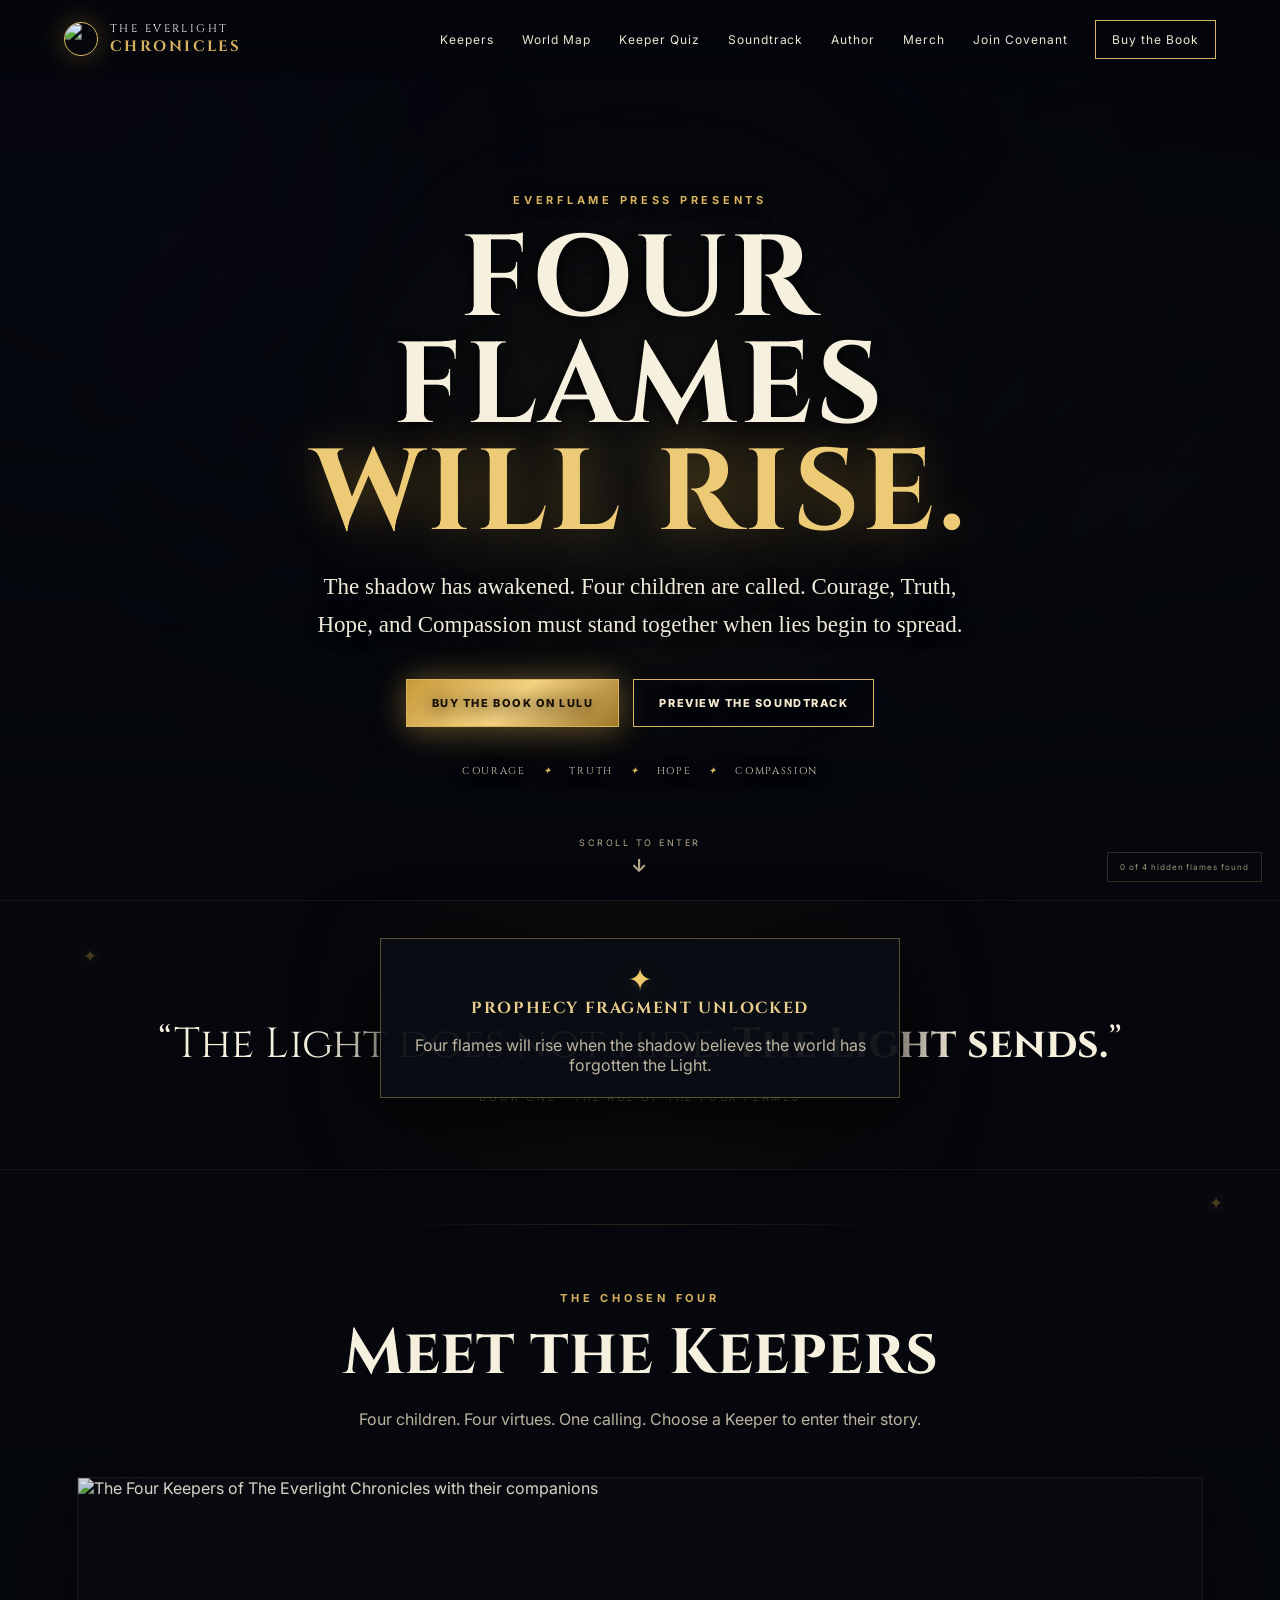
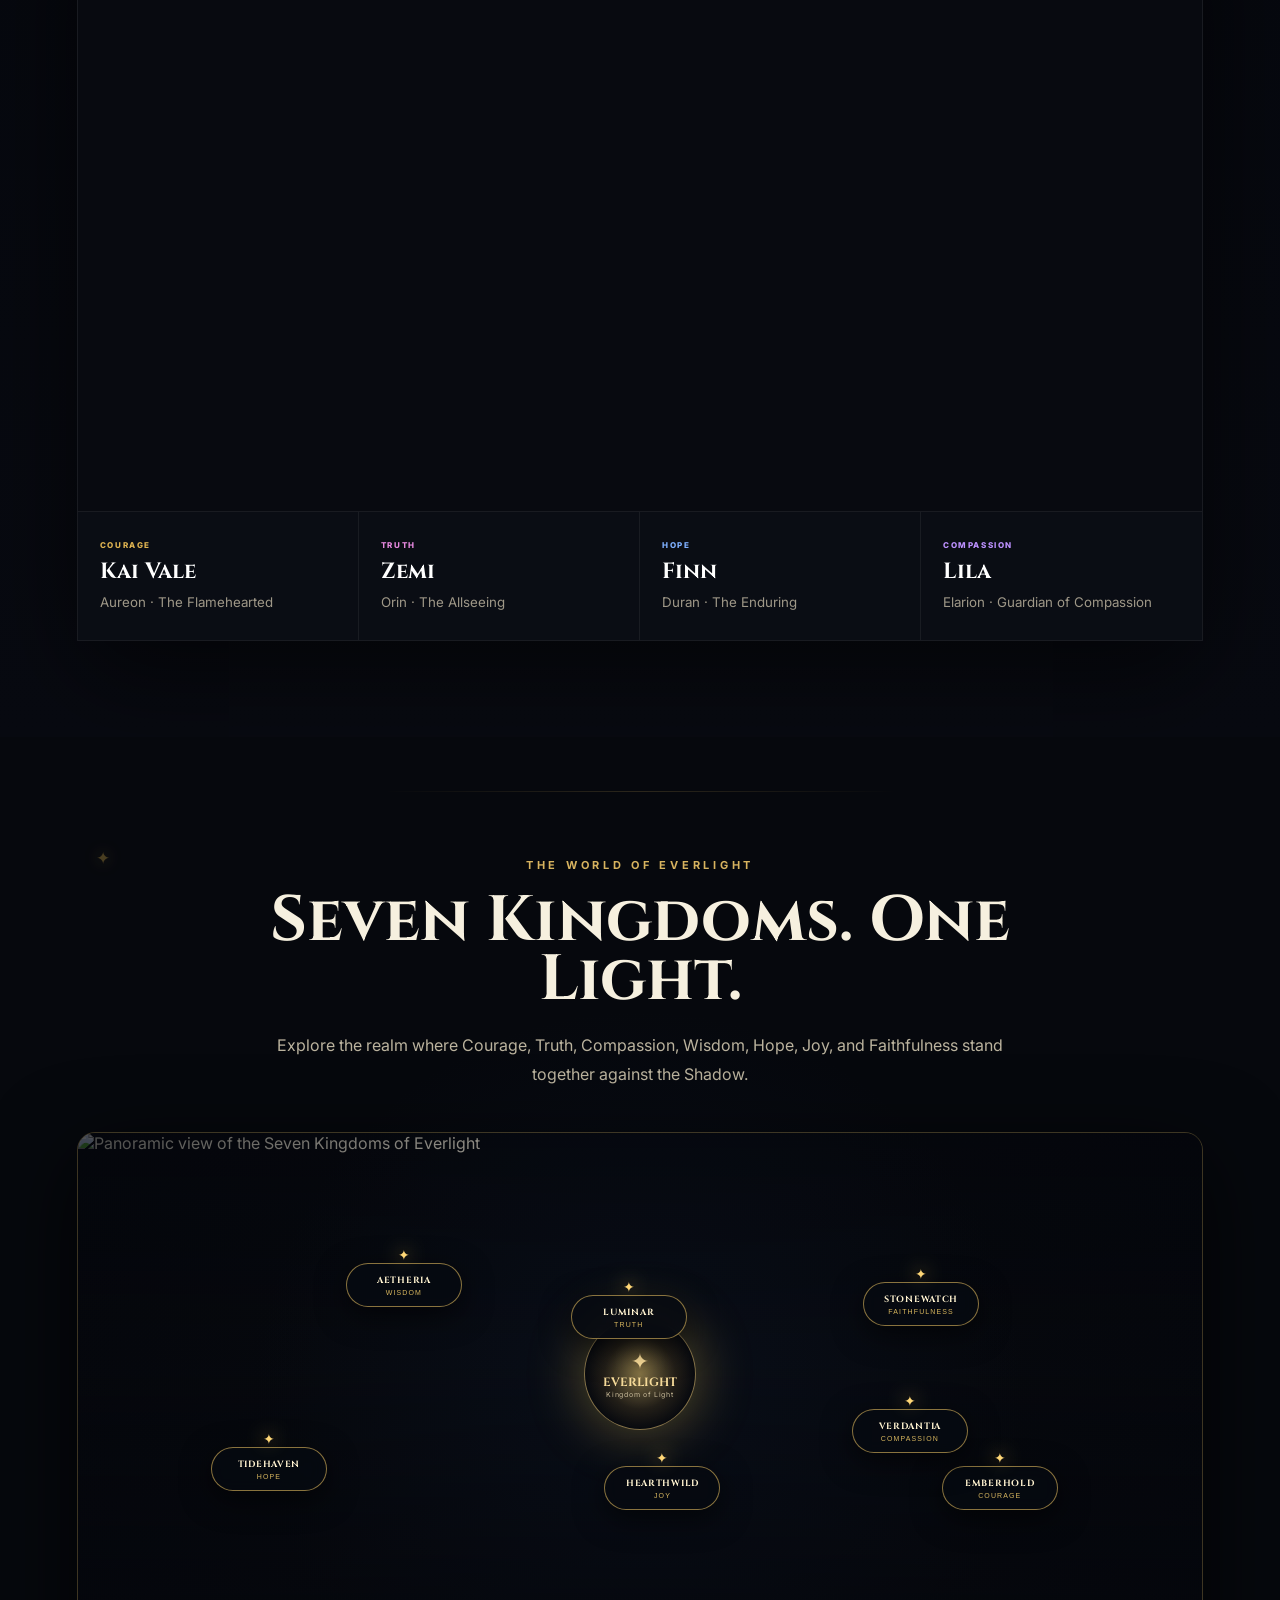
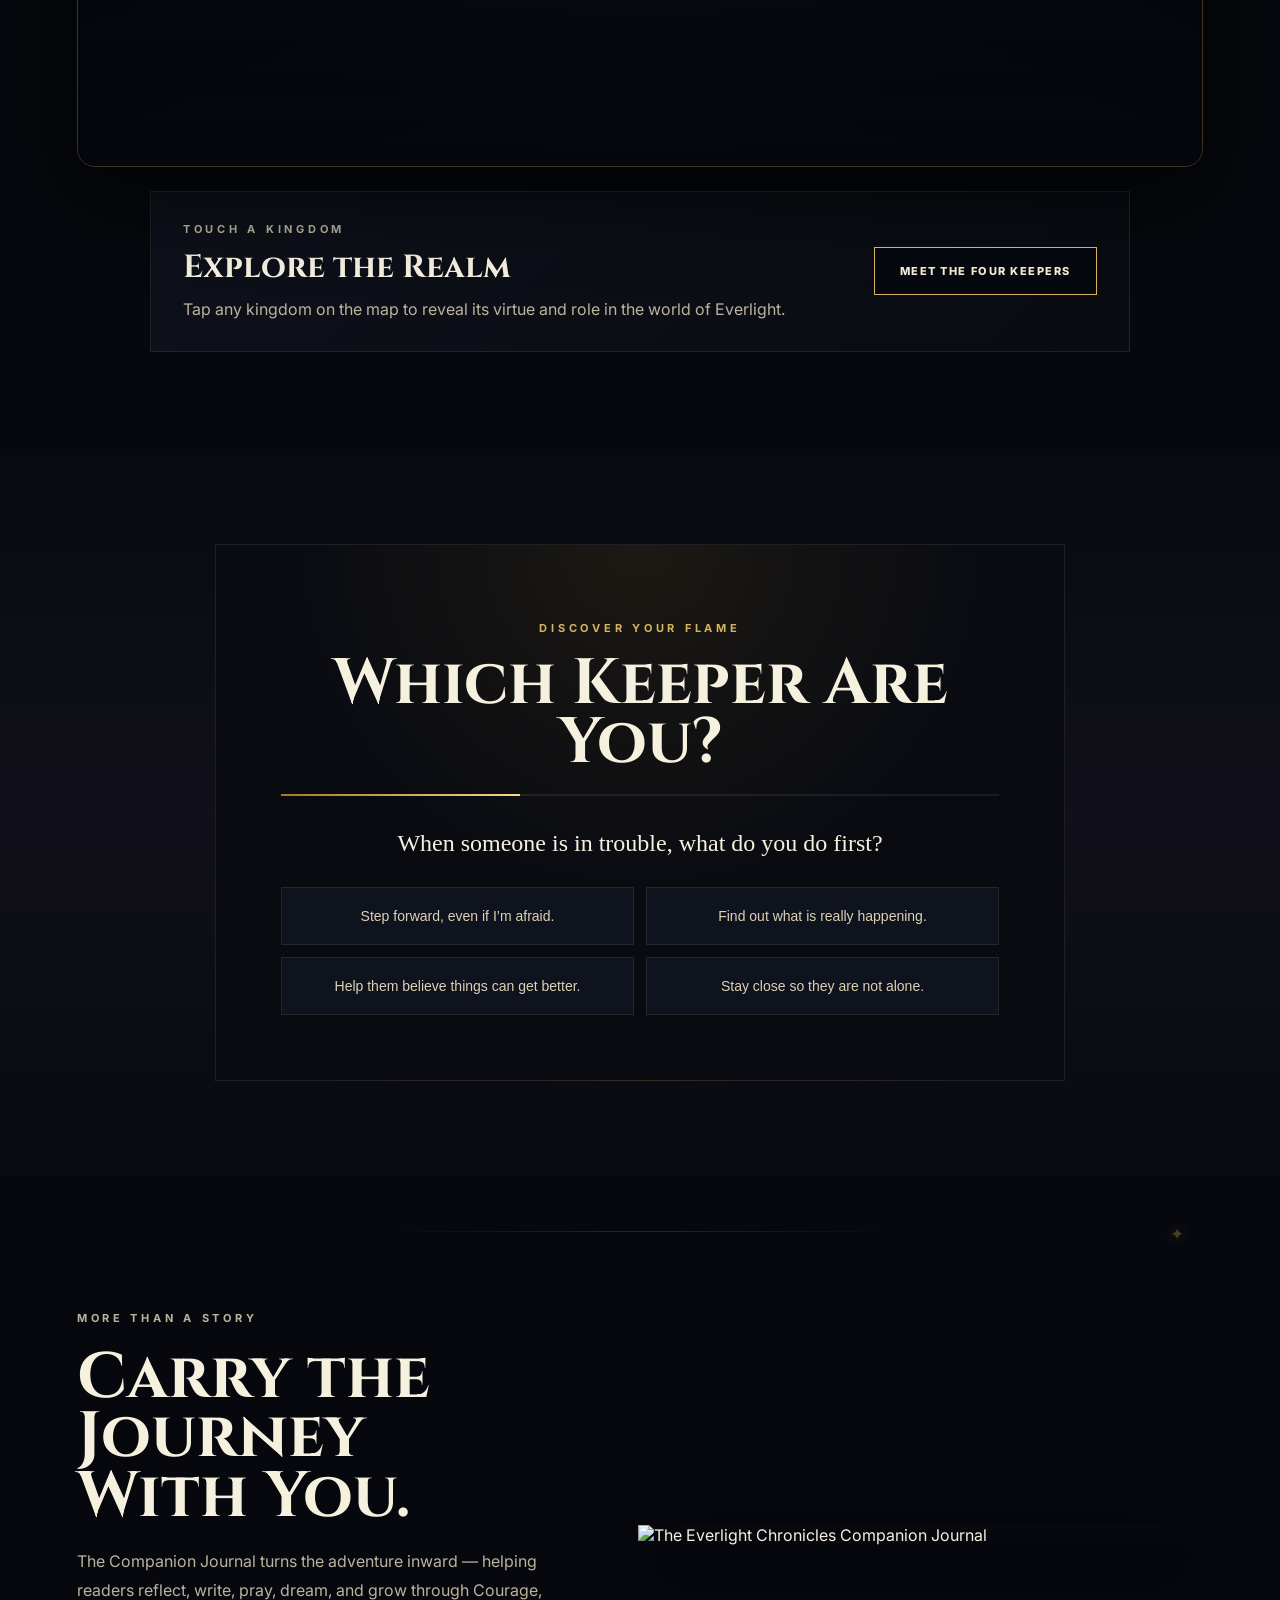
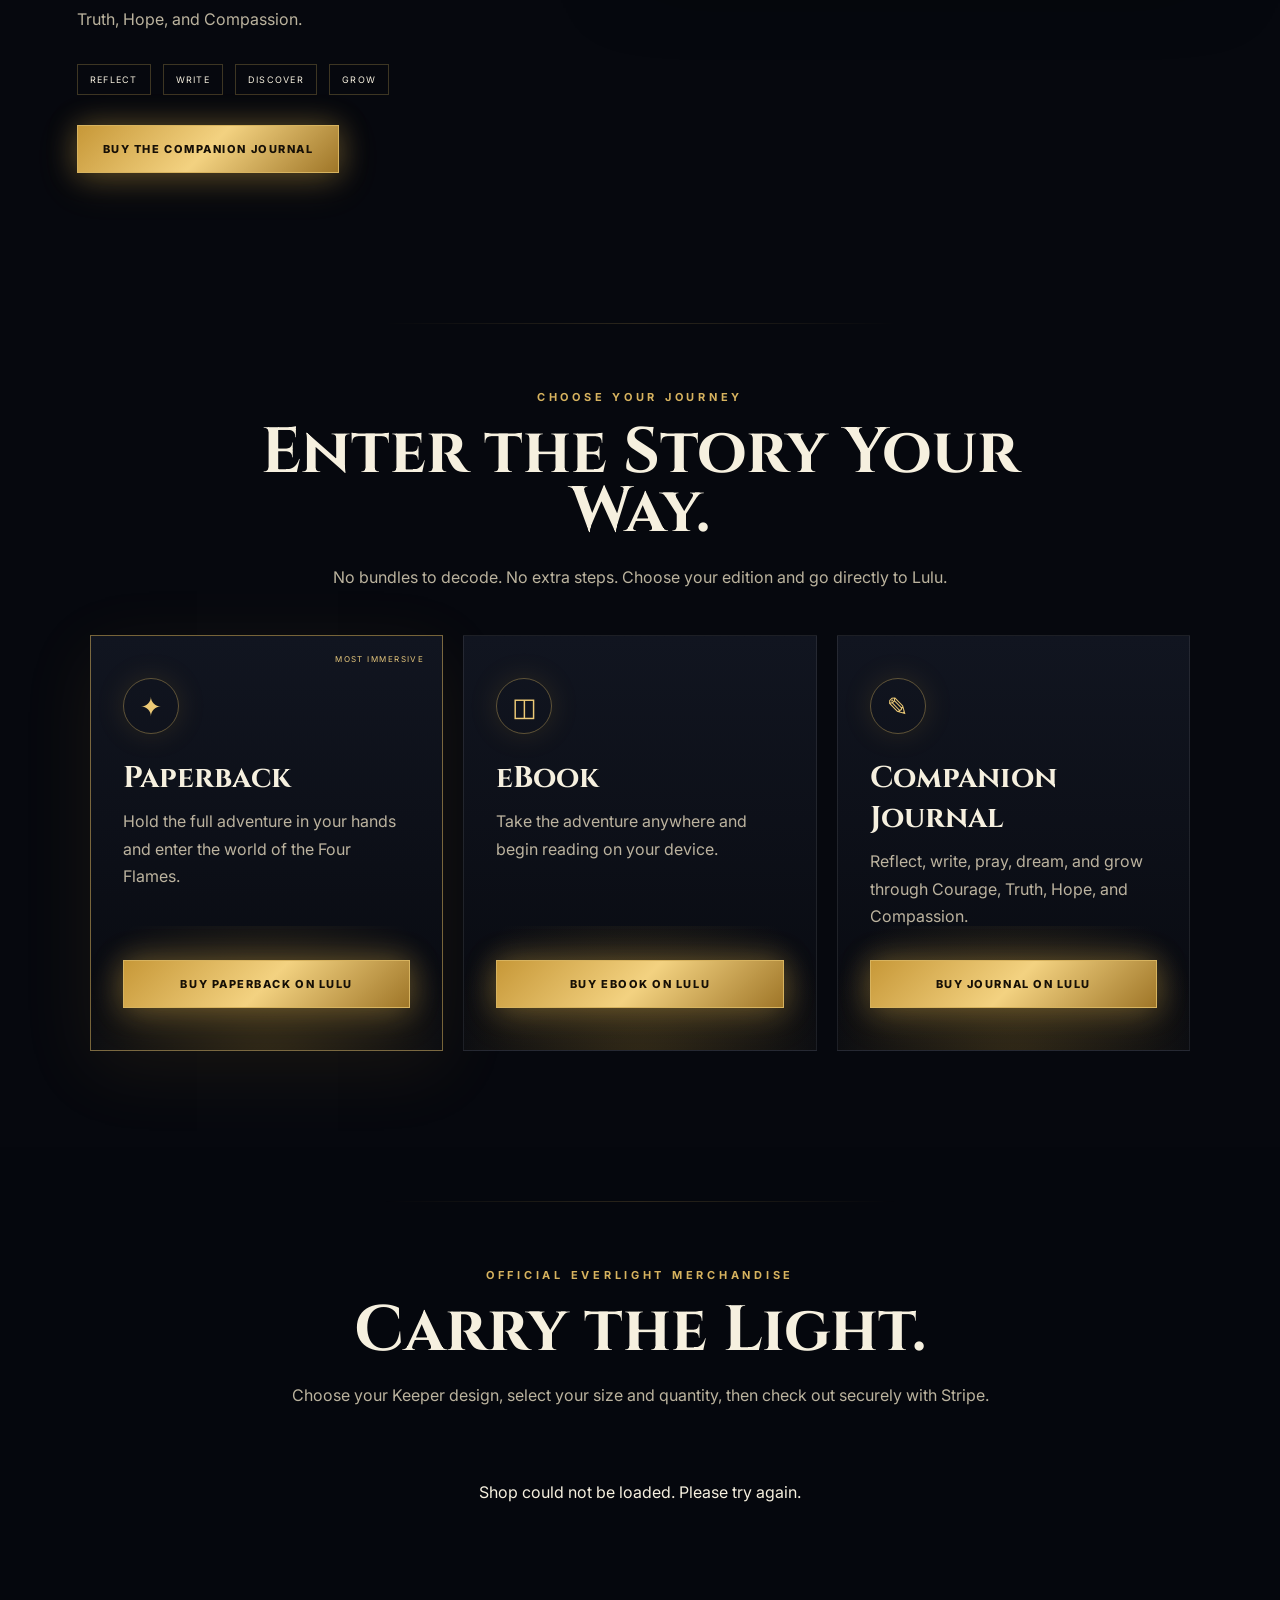
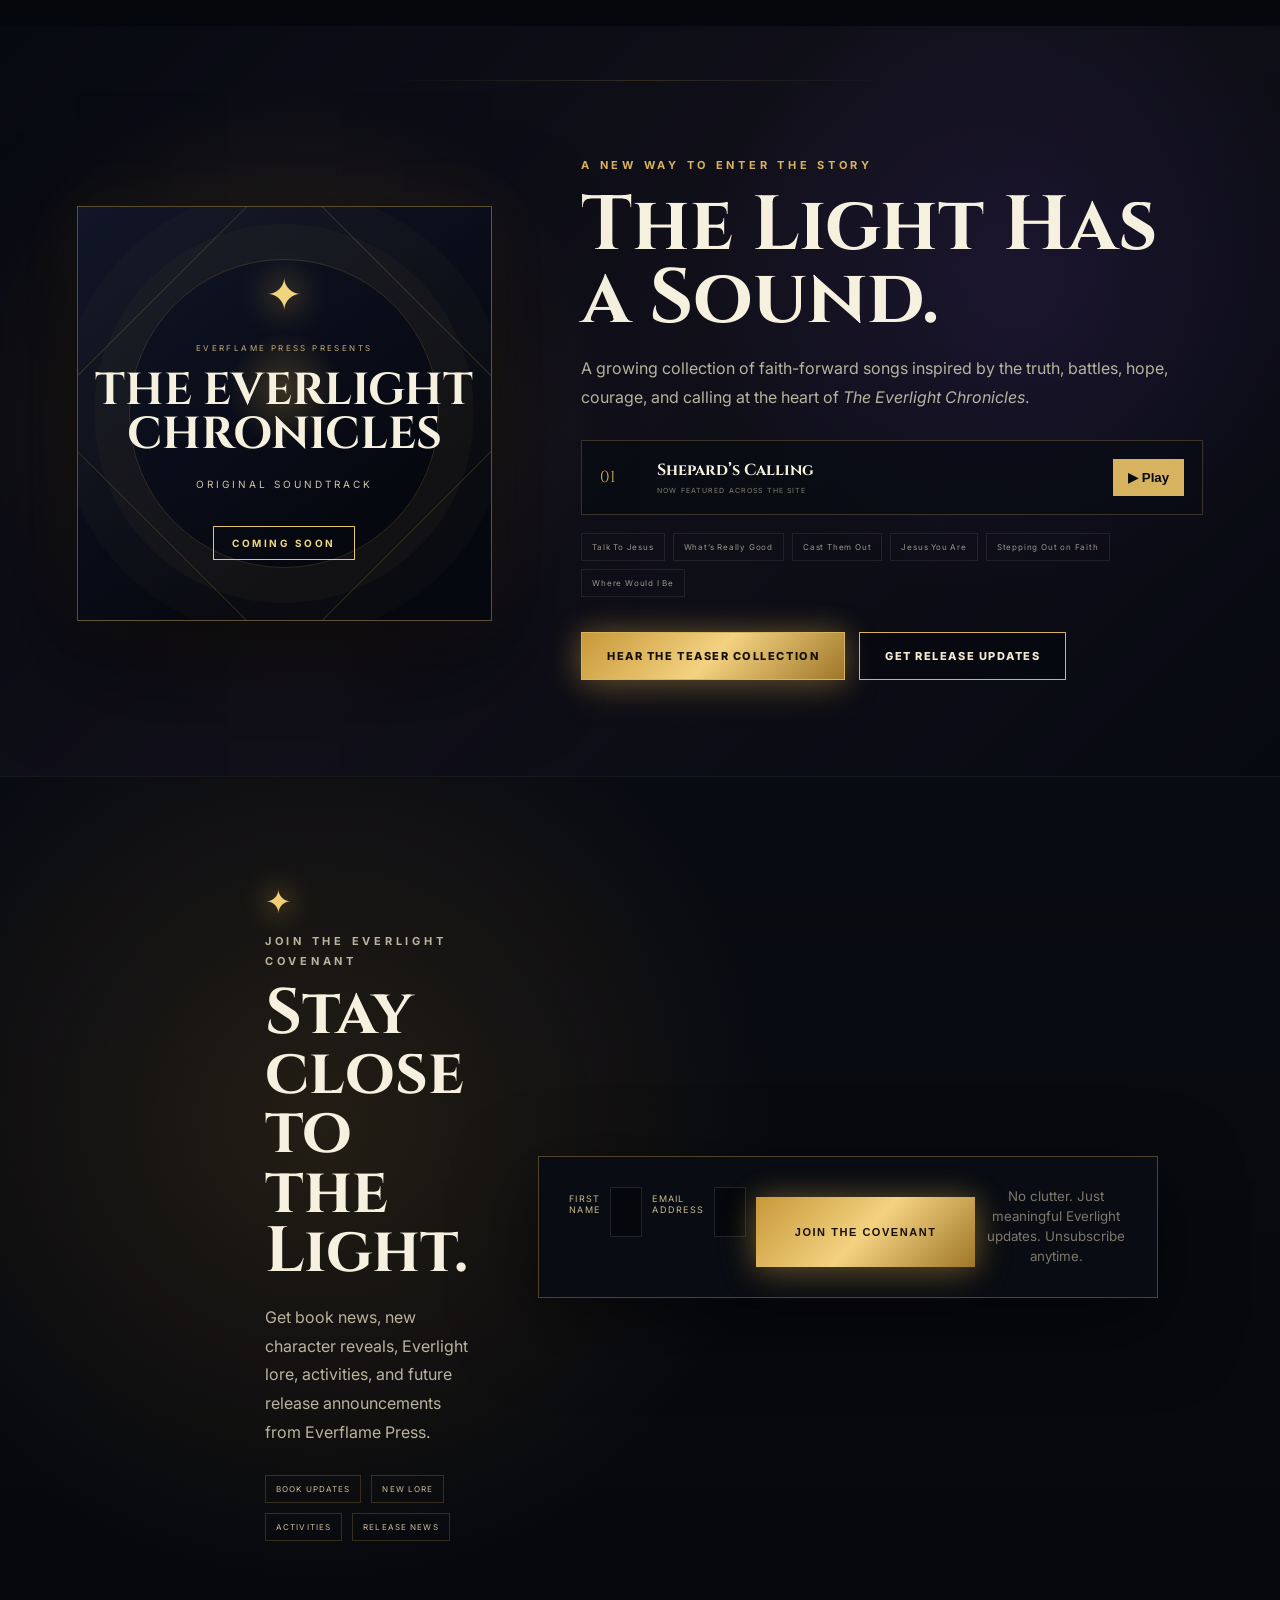
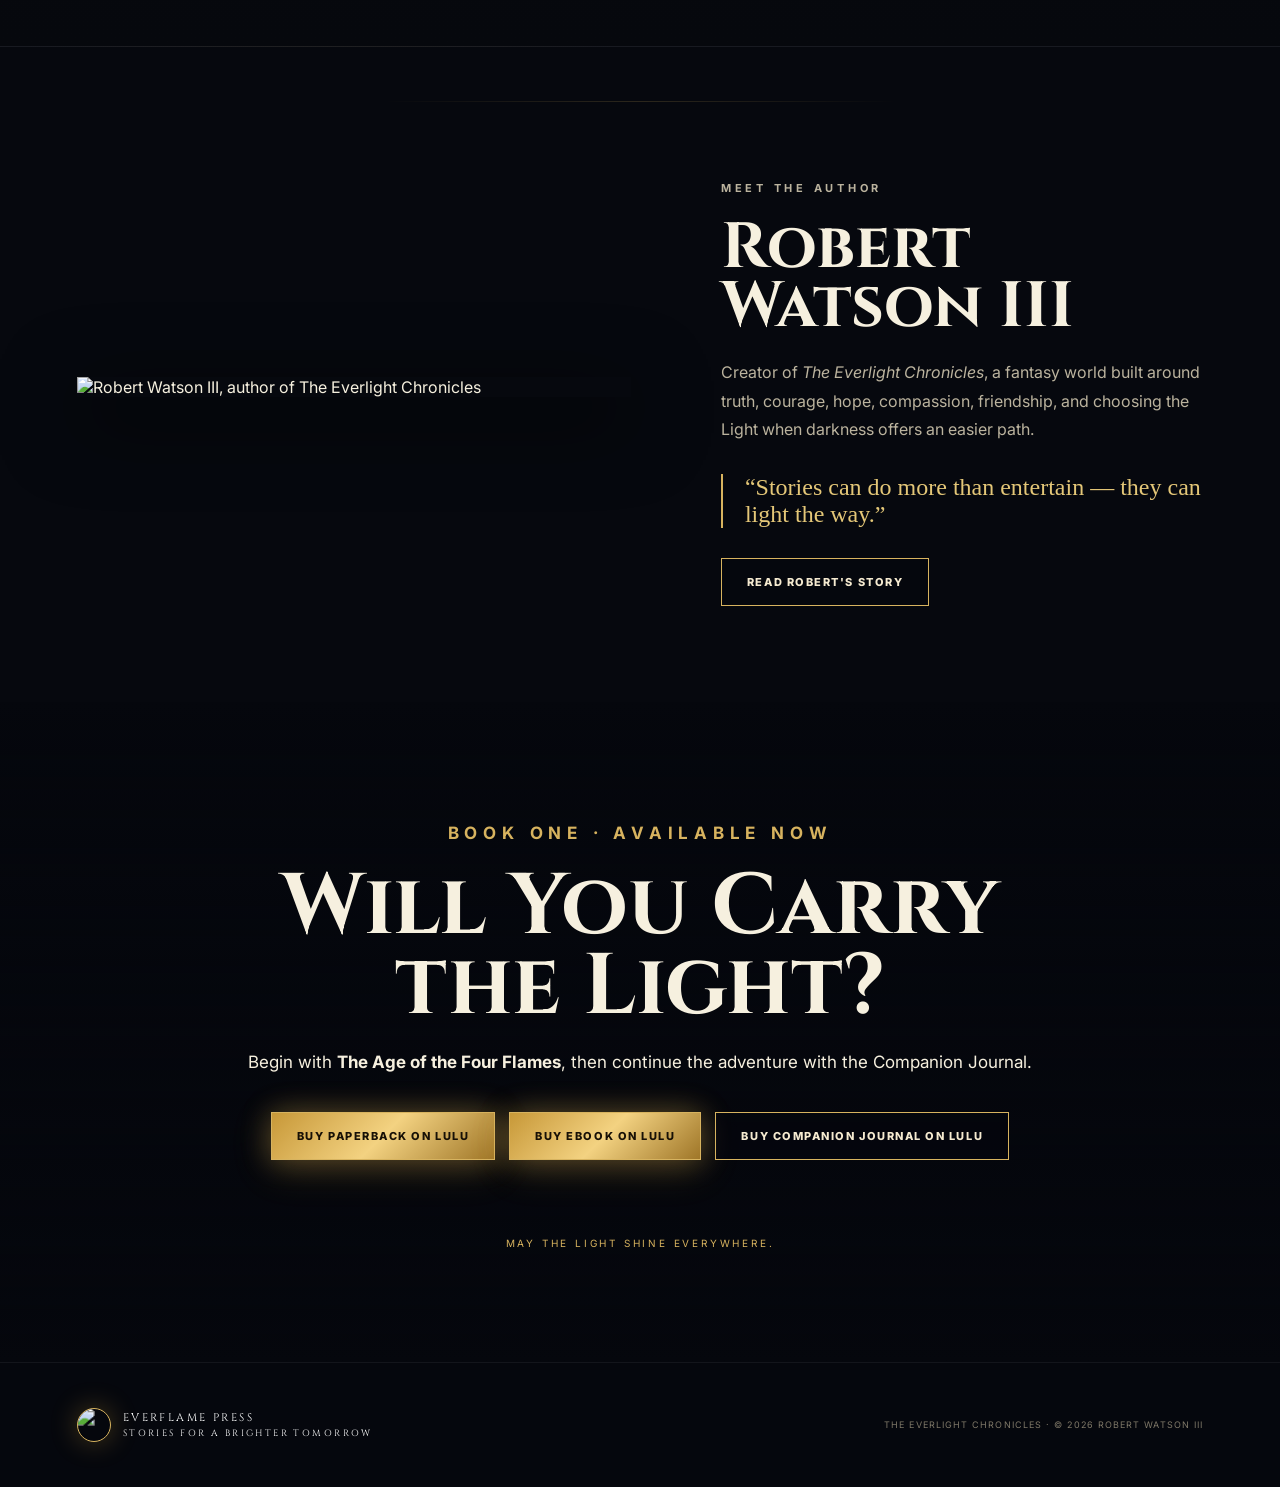
==== commit 8710d75d: "Link author page and remove floating play control" ====
--- a/index.html
+++ b/index.html
@@ -1,7 +1,7 @@
 <!DOCTYPE html>
 
 <html lang="en"><head><meta charset="utf-8"/><meta content="width=device-width,initial-scale=1" name="viewport"/><title>The Everlight Chronicles — Book One: The Age of the Four Flames</title><meta content="Enter the world of The Everlight Chronicles — a faith-forward fantasy adventure of courage, truth, hope, compassion, and the Light that endures." name="description"/><link href="https://fonts.googleapis.com" rel="preconnect"/><link crossorigin="" href="https://fonts.gstatic.com" rel="preconnect"/><link href="https://fonts.googleapis.com/css2?family=Cinzel:wght@500;600;700;800&amp;family=Inter:wght@400;500;600;700&amp;display=swap" rel="stylesheet"/><link href="styles.css" rel="stylesheet"/></head><body>
-<div class="scroll-progress" id="scrollProgress"></div><div class="stars"></div><div class="aurora"></div><div class="secret-meter" id="secretStatus">0 of 4 hidden flames found</div><header class="nav"><a class="brand" href="#top"><span class="flame"><img alt="" aria-hidden="true" decoding="async" src="assets/everflame-press-logo.webp"/></span><span>THE EVERLIGHT<br/><b>CHRONICLES</b></span></a><button aria-controls="mainNav" aria-expanded="false" aria-label="Open menu" class="menu" type="button">☰</button><nav id="mainNav"><a href="#keepers">Keepers</a><a href="#realm">World Map</a><a href="#quiz">Keeper Quiz</a><a href="soundtrack.html">Soundtrack</a><a href="#author">Author</a><a href="#merchandise">Merch</a><a href="#covenant">Join Covenant</a><a class="nav-cta" href="https://www.lulu.com/shop/robert-watson-iii/the-everlight-chronicles/paperback/product-w484nzk.html" rel="noopener" target="_blank">Buy the Book</a></nav></header>
+<div class="scroll-progress" id="scrollProgress"></div><div class="stars"></div><div class="aurora"></div><div class="secret-meter" id="secretStatus">0 of 4 hidden flames found</div><header class="nav"><a class="brand" href="#top"><span class="flame"><img alt="" aria-hidden="true" decoding="async" src="assets/everflame-press-logo.webp"/></span><span>THE EVERLIGHT<br/><b>CHRONICLES</b></span></a><button aria-controls="mainNav" aria-expanded="false" aria-label="Open menu" class="menu" type="button">☰</button><nav id="mainNav"><a href="#keepers">Keepers</a><a href="#realm">World Map</a><a href="#quiz">Keeper Quiz</a><a href="soundtrack.html">Soundtrack</a><a href="author.html">Author</a><a href="#merchandise">Merch</a><a href="#covenant">Join Covenant</a><a class="nav-cta" href="https://www.lulu.com/shop/robert-watson-iii/the-everlight-chronicles/paperback/product-w484nzk.html" rel="noopener" target="_blank">Buy the Book</a></nav></header>
 <main id="top">
 <section class="hero"><div class="hero-bg"></div><div class="veil"></div><div class="hero-content reveal"><p class="eyebrow">EVERFLAME PRESS PRESENTS</p><h1>FOUR FLAMES<br/><span>WILL RISE.</span></h1><p class="lead">The shadow has awakened. Four children are called. Courage, Truth, Hope, and Compassion must stand together when lies begin to spread.</p><div class="actions"><a class="btn gold" href="https://www.lulu.com/shop/robert-watson-iii/the-everlight-chronicles/paperback/product-w484nzk.html" rel="noopener" target="_blank">Buy the Book on Lulu</a><a class="btn ghost" href="soundtrack.html">Preview the Soundtrack</a></div><div class="virtues"><span>COURAGE</span><i>✦</i><span>TRUTH</span><i>✦</i><span>HOPE</span><i>✦</i><span>COMPASSION</span></div></div><div class="scroll">SCROLL TO ENTER <b>↓</b></div></section>
 <button aria-label="Hidden flame" class="hidden-flame f1">✦</button><section class="manifesto"><div class="sigil">✦</div><p>“The Light does not hide. <strong>The Light sends.</strong>”</p><span>BOOK ONE · THE AGE OF THE FOUR FLAMES</span></section>
@@ -28,9 +28,8 @@
 </div></section>
 <section class="merchandise section" id="merchandise"><div class="section-head reveal"><p class="eyebrow">OFFICIAL EVERLIGHT MERCHANDISE</p><h2>Carry the Light.</h2><p>Choose your Keeper design, select your size and quantity, then check out securely with Stripe.</p></div><div id="products" class="product-grid"><div class="loading">Loading official Everlight merchandise...</div></div></section>
 <section class="soundtrack-teaser section" id="soundtrack"><div class="soundtrack-teaser-bg"></div><div class="soundtrack-teaser-grid"><div class="soundtrack-cover reveal"><div class="album-rings"></div><span class="album-mark">✦</span><small>EVERFLAME PRESS PRESENTS</small><h2>THE EVERLIGHT<br/>CHRONICLES</h2><p>ORIGINAL SOUNDTRACK</p><strong>COMING SOON</strong></div><div class="soundtrack-copy reveal"><p class="eyebrow">A NEW WAY TO ENTER THE STORY</p><h2>The Light Has a Sound.</h2><p>A growing collection of faith-forward songs inspired by the truth, battles, hope, courage, and calling at the heart of <em>The Everlight Chronicles</em>.</p><div class="preview-track"><span>01</span><div><b>Shepard’s Calling</b><small>NOW FEATURED ACROSS THE SITE</small></div><button data-main-music-play="" type="button">▶ Play</button></div><div class="track-glimpse"><span>Talk To Jesus</span><span>What’s Really Good</span><span>Cast Them Out</span><span>Jesus You Are</span><span>Stepping Out on Faith</span><span>Where Would I Be</span></div><div class="actions" style="justify-content:flex-start"><a class="btn gold" href="soundtrack.html">Hear the Teaser Collection</a><a class="btn ghost" href="#covenant">Get Release Updates</a></div></div></div></section><section class="covenant" id="covenant"><div class="covenant-wrap reveal"><div class="covenant-copy"><div class="sigil">✦</div><p class="eyebrow">JOIN THE EVERLIGHT COVENANT</p><h2>Stay close to the Light.</h2><p>Get book news, new character reveals, Everlight lore, activities, and future release announcements from Everflame Press.</p><div class="signup-promises"><span>BOOK UPDATES</span><span>NEW LORE</span><span>ACTIVITIES</span><span>RELEASE NEWS</span></div></div><form action="/thank-you.html" class="signup-form" data-netlify="true" method="POST" name="everlight-covenant" netlify-honeypot="bot-field"><input name="form-name" type="hidden" value="everlight-covenant"/><p class="hidden-field"><label>Leave this field empty: <input name="bot-field"/></label></p><label for="first-name">First name</label><input autocomplete="given-name" id="first-name" name="first-name" placeholder="Your first name" type="text"/><label for="email">Email address</label><input autocomplete="email" id="email" name="email" placeholder="you@example.com" required="" type="email"/><button class="btn gold" type="submit">Join the Covenant</button><small>No clutter. Just meaningful Everlight updates. Unsubscribe anytime.</small></form></div></section>
-<section class="author section" id="author"><div class="split reverse"><div class="author-img reveal"><img alt="Robert Watson III, author of The Everlight Chronicles" decoding="async" loading="lazy" src="assets/Meet the Fantasy Author.webp"/></div><div class="reveal"><p class="eyebrow">MEET THE AUTHOR</p><h2>Robert Watson III</h2><p>Creator of <em>The Everlight Chronicles</em>, a fantasy world built around truth, courage, hope, compassion, friendship, and choosing the Light when darkness offers an easier path.</p><blockquote>“Stories can do more than entertain — they can light the way.”</blockquote></div></div></section>
+<section class="author section" id="author"><div class="split reverse"><div class="author-img reveal"><img alt="Robert Watson III, author of The Everlight Chronicles" decoding="async" loading="lazy" src="assets/Meet the Fantasy Author.webp"/></div><div class="reveal"><p class="eyebrow">MEET THE AUTHOR</p><h2>Robert Watson III</h2><p>Creator of <em>The Everlight Chronicles</em>, a fantasy world built around truth, courage, hope, compassion, friendship, and choosing the Light when darkness offers an easier path.</p><blockquote>“Stories can do more than entertain — they can light the way.”</blockquote><a class="btn ghost" href="author.html">Read Robert's Story</a></div></div></section>
 <section class="journey" id="journey"><div class="journey-bg"></div><div class="reveal"><p class="eyebrow">BOOK ONE · AVAILABLE NOW</p><h2>Will You Carry the Light?</h2><p>Begin with <strong>The Age of the Four Flames</strong>, then continue the adventure with the Companion Journal.</p><div class="actions center"><a class="btn gold" href="https://www.lulu.com/shop/robert-watson-iii/the-everlight-chronicles/paperback/product-w484nzk.html" rel="noopener" target="_blank">Buy Paperback on Lulu</a><a class="btn gold" href="https://www.lulu.com/shop/robert-watson-iii/the-everlight-chronicles/ebook/product-kv4vedm.html" rel="noopener" target="_blank">Buy eBook on Lulu</a><a class="btn ghost" href="https://www.lulu.com/shop/robert-watson-iii/the-everlight-chronicles-companion-journal/paperback/product-57n7pm5.html" rel="noopener" target="_blank">Buy Companion Journal on Lulu</a></div><p class="motto">MAY THE LIGHT SHINE EVERYWHERE.</p></div></section>
 </main><div class="mobile-buy"><a href="https://www.lulu.com/shop/robert-watson-iii/the-everlight-chronicles/paperback/product-w484nzk.html" rel="noopener" target="_blank"><span>BOOK ONE</span><strong>Buy on Lulu →</strong></a></div>
-<audio id="everlightAudio" preload="metadata" src="assets/shepards-calling.mp3"></audio><aside aria-label="Everlight soundtrack player" class="music-player" id="musicPlayer"><button aria-label="Minimize music player" class="music-collapse" data-music-collapse="">—</button><div class="music-inner"><button aria-label="Play Shepard’s Calling" class="music-toggle" data-music-toggle="">▶</button><div class="music-meta"><span class="music-status" data-music-status="">EVERLIGHT SOUNDTRACK</span><div class="music-title">Shepard’s Calling</div><div class="music-subtitle">Soundtrack preview · Full collection coming soon</div></div><div class="music-timeline"><span data-music-elapsed="">0:00</span><input aria-label="Song progress" data-music-seek="" max="100" min="0" step="0.1" type="range" value="0"/><span data-music-duration="">4:40</span></div><div class="music-controls"><button aria-label="Mute soundtrack" class="music-mute" data-music-mute="">⌕</button><label class="music-volume"><span>VOL</span><input aria-label="Music volume" data-music-volume="" max="1" min="0" step="0.01" type="range" value="0.34"/></label><span class="music-credit">Music begins only when you press play.</span></div></div></aside>
 <div class="secret-lore" id="secretLore"><span>✦</span><strong>PROPHECY FRAGMENT UNLOCKED</strong><p>Four flames will rise when the shadow believes the world has forgotten the Light.</p></div>
-<footer><div class="brand"><span class="flame"><img alt="" aria-hidden="true" decoding="async" src="assets/everflame-press-logo.webp"/></span><span>EVERFLAME PRESS<br><small>STORIES FOR A BRIGHTER TOMORROW</small></br></span></div><p>THE EVERLIGHT CHRONICLES · © 2026 ROBERT WATSON III</p></footer><script src="script.js"></script><script src="music-player.js"></script><script src="site.js"></script></body></html>+<footer><div class="brand"><span class="flame"><img alt="" aria-hidden="true" decoding="async" src="assets/everflame-press-logo.webp"/></span><span>EVERFLAME PRESS<br><small>STORIES FOR A BRIGHTER TOMORROW</small></br></span></div><p>THE EVERLIGHT CHRONICLES · © 2026 ROBERT WATSON III</p></footer><script src="script.js"></script><script src="site.js"></script></body></html>
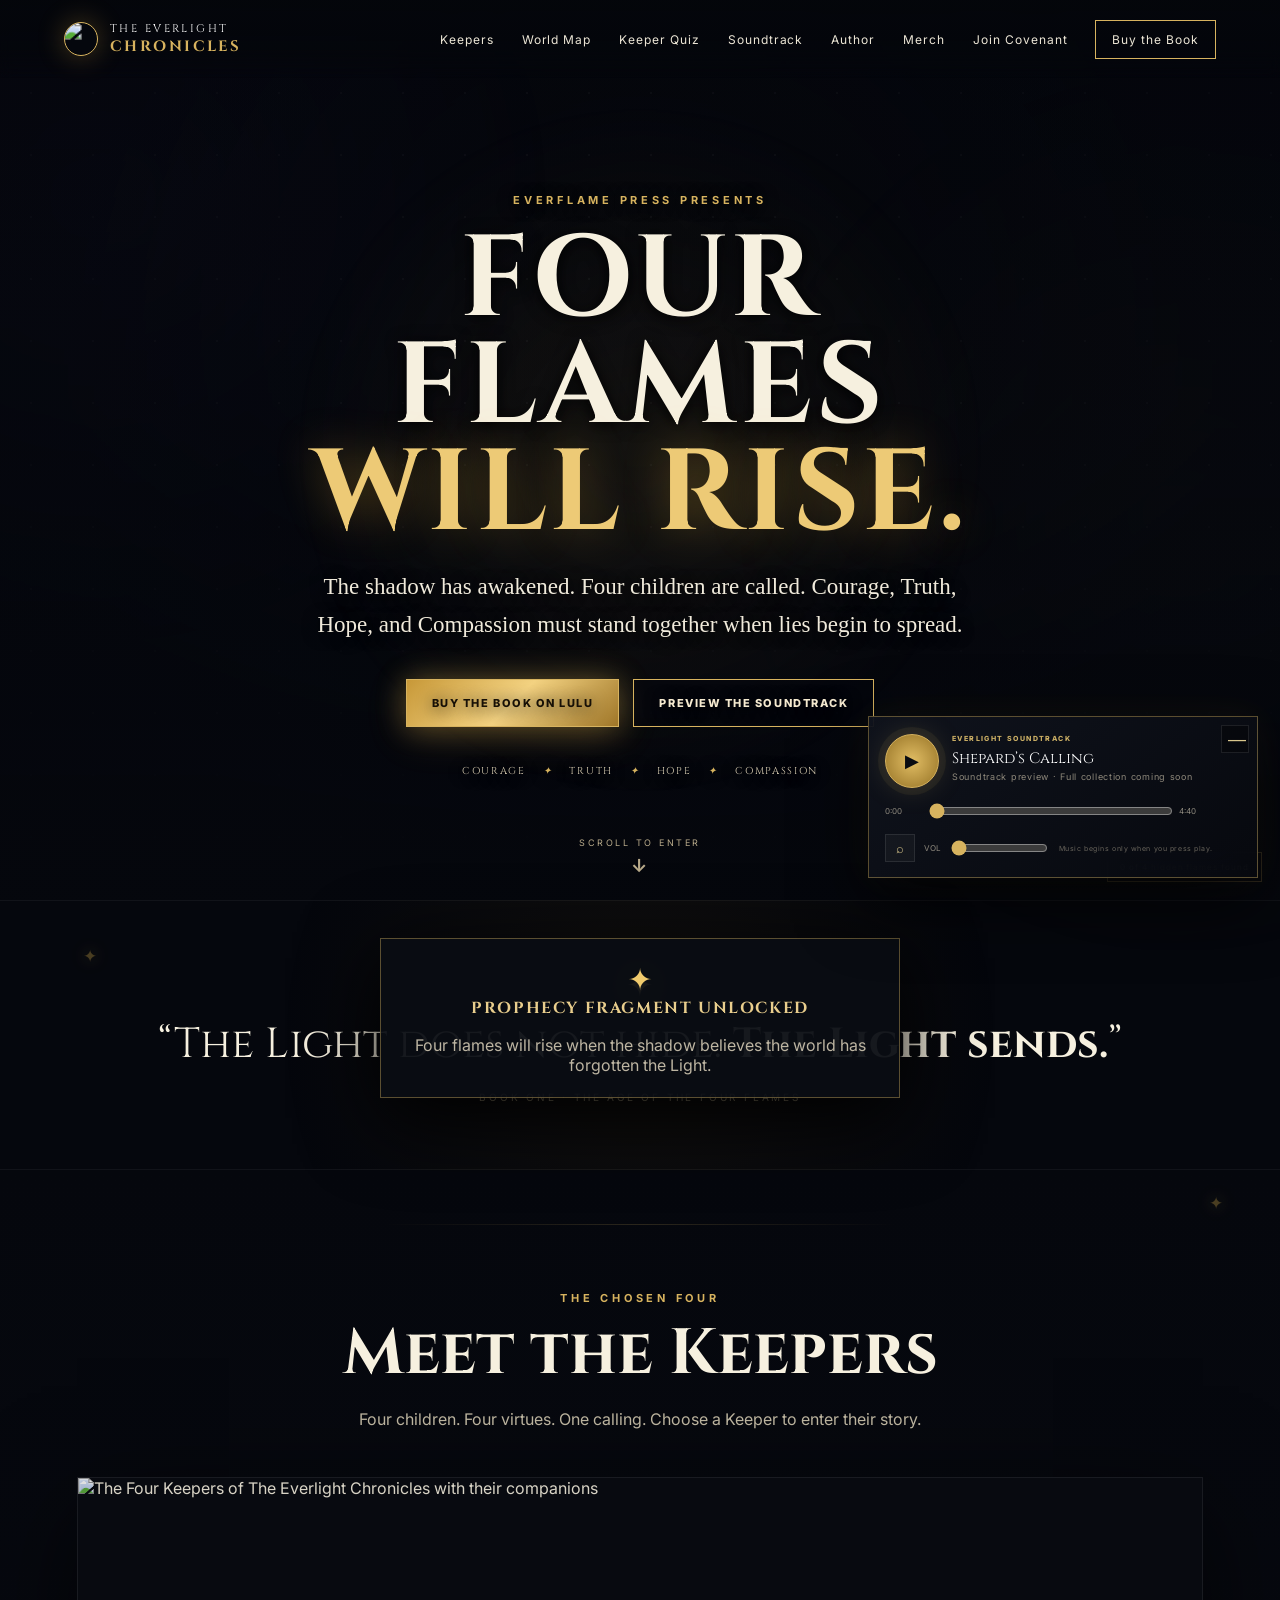
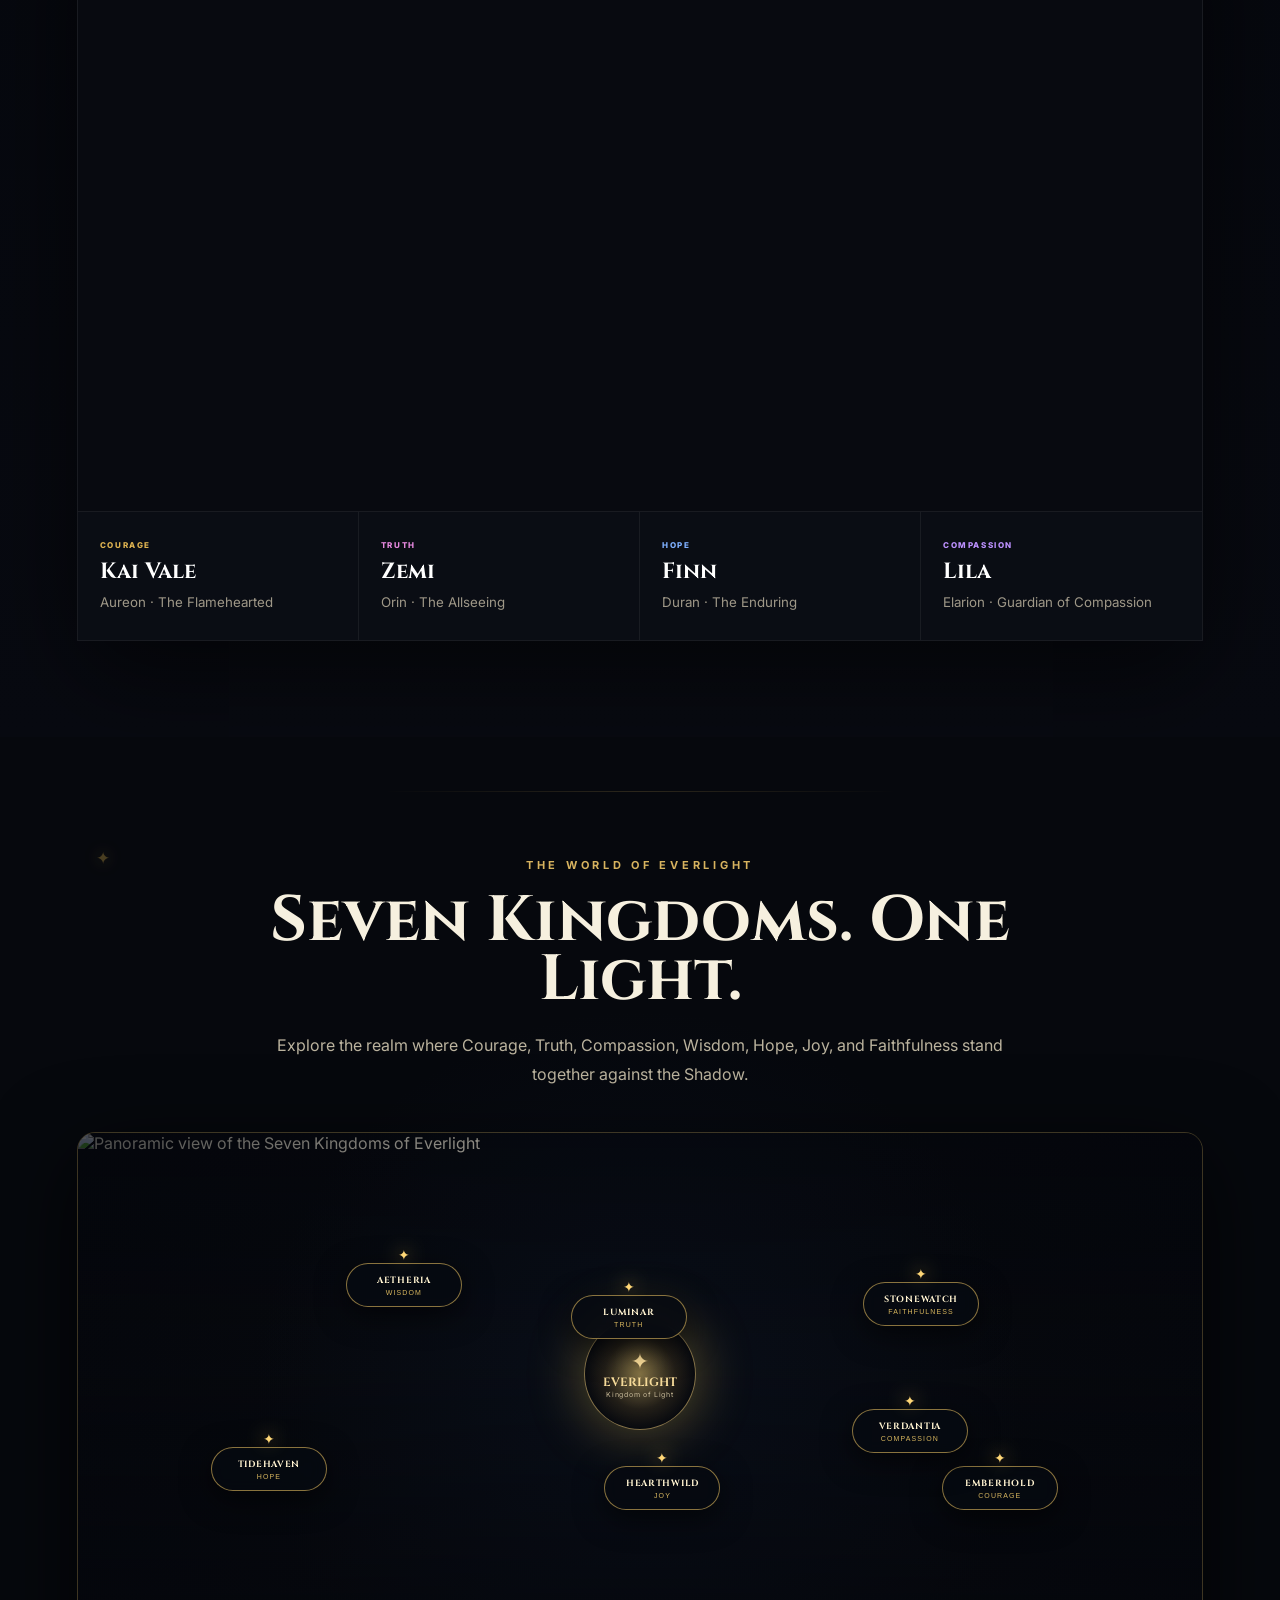
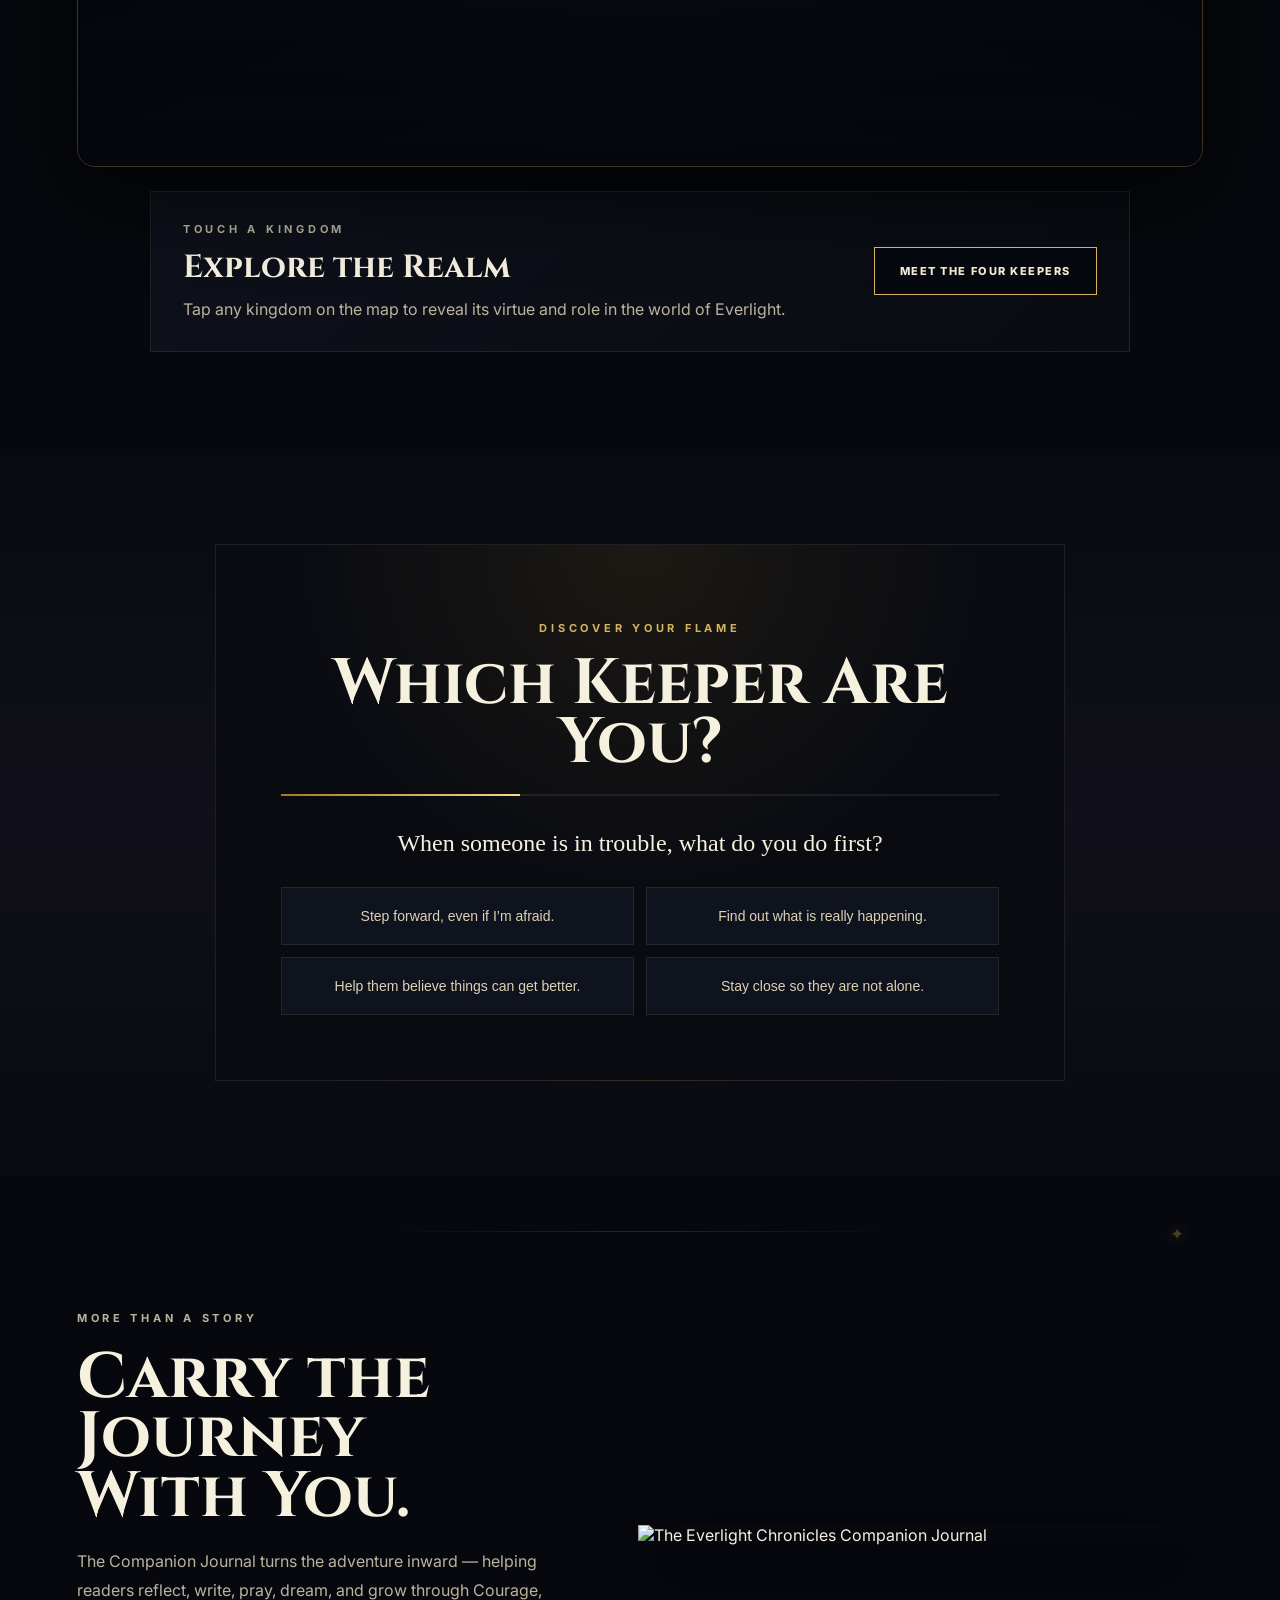
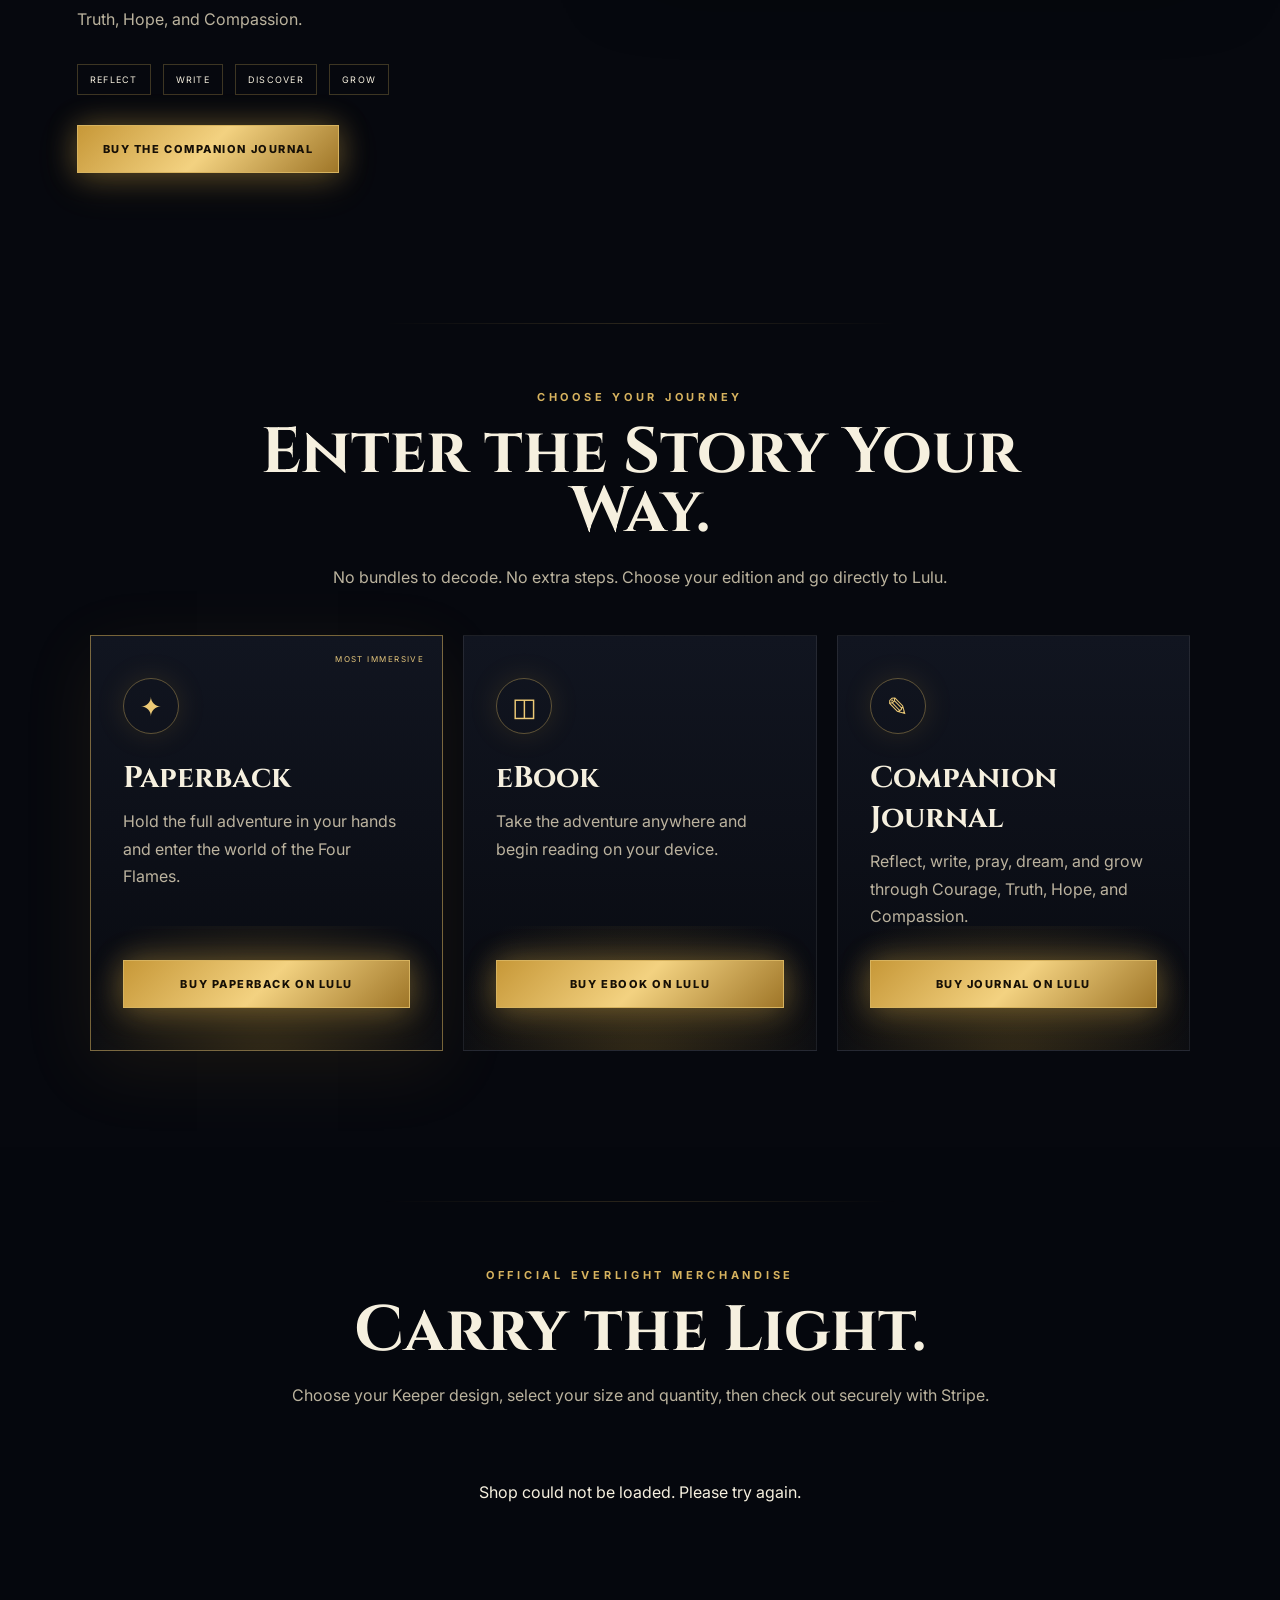
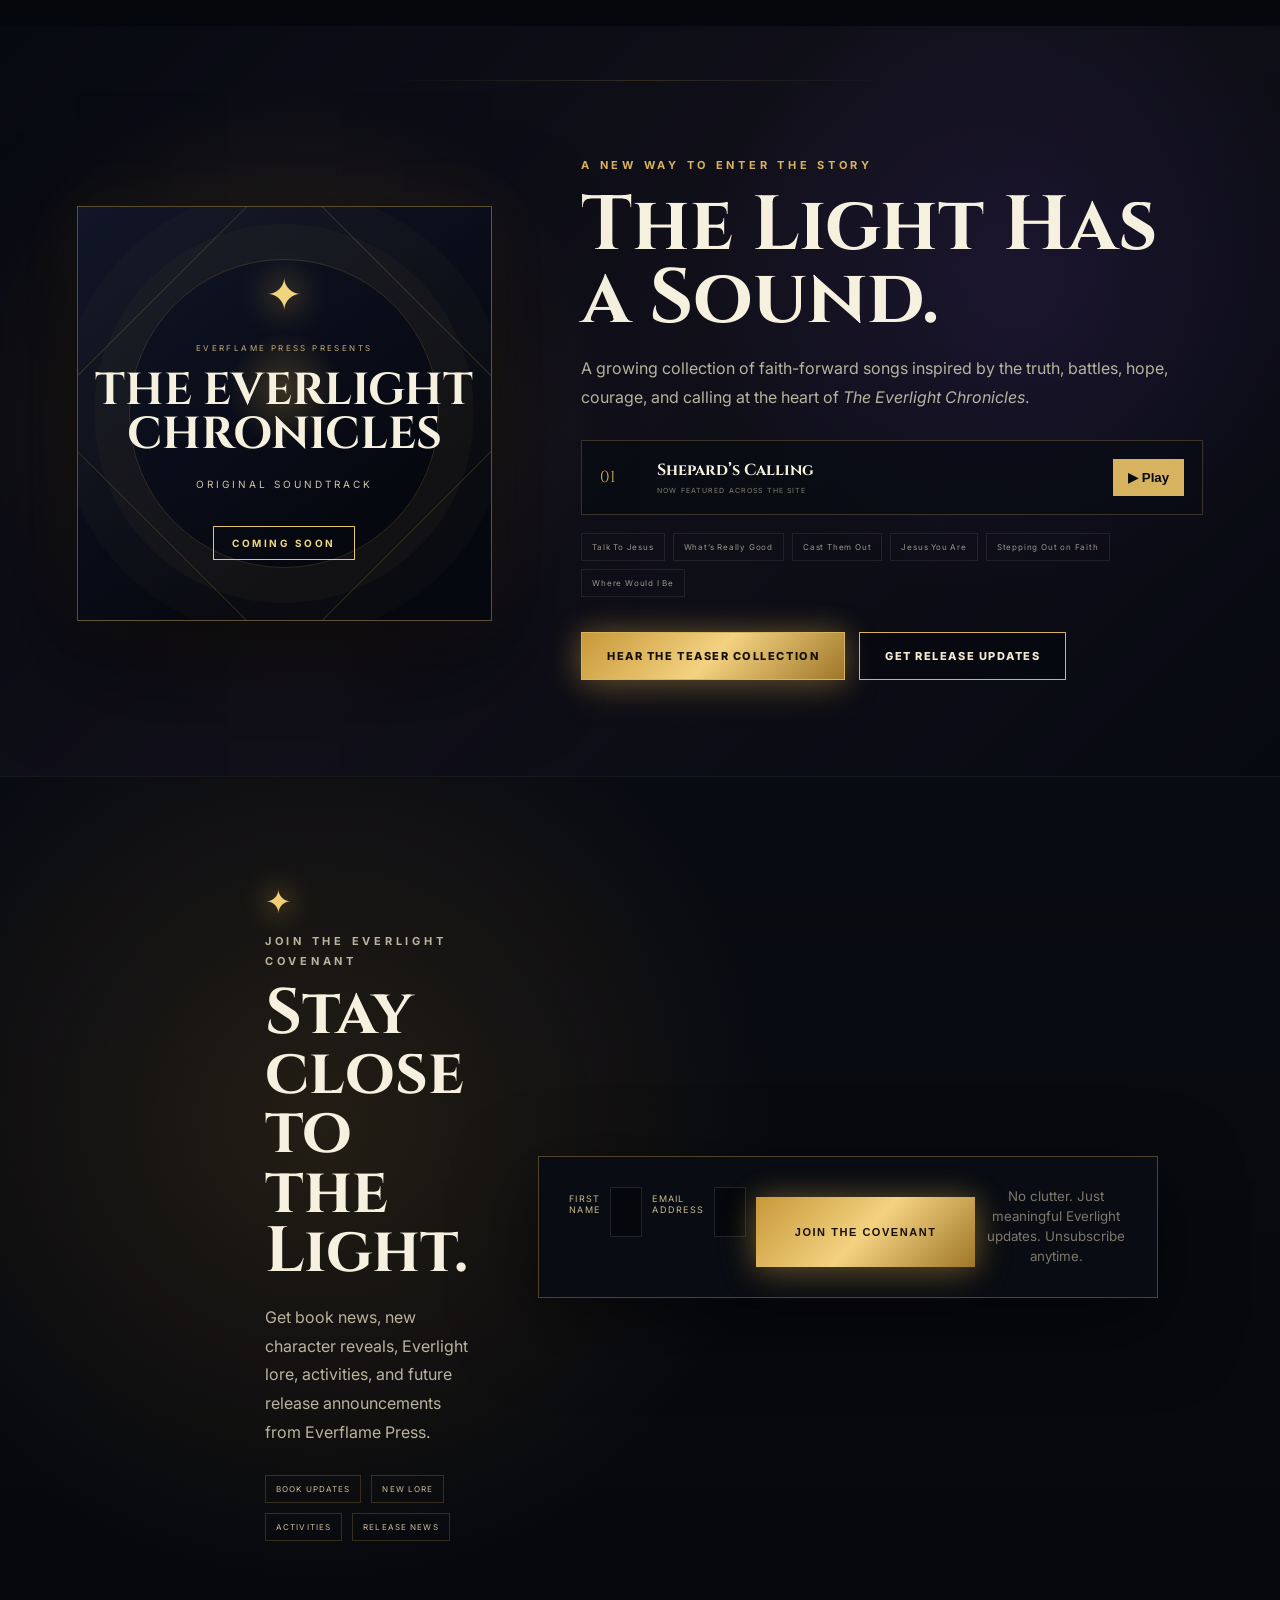
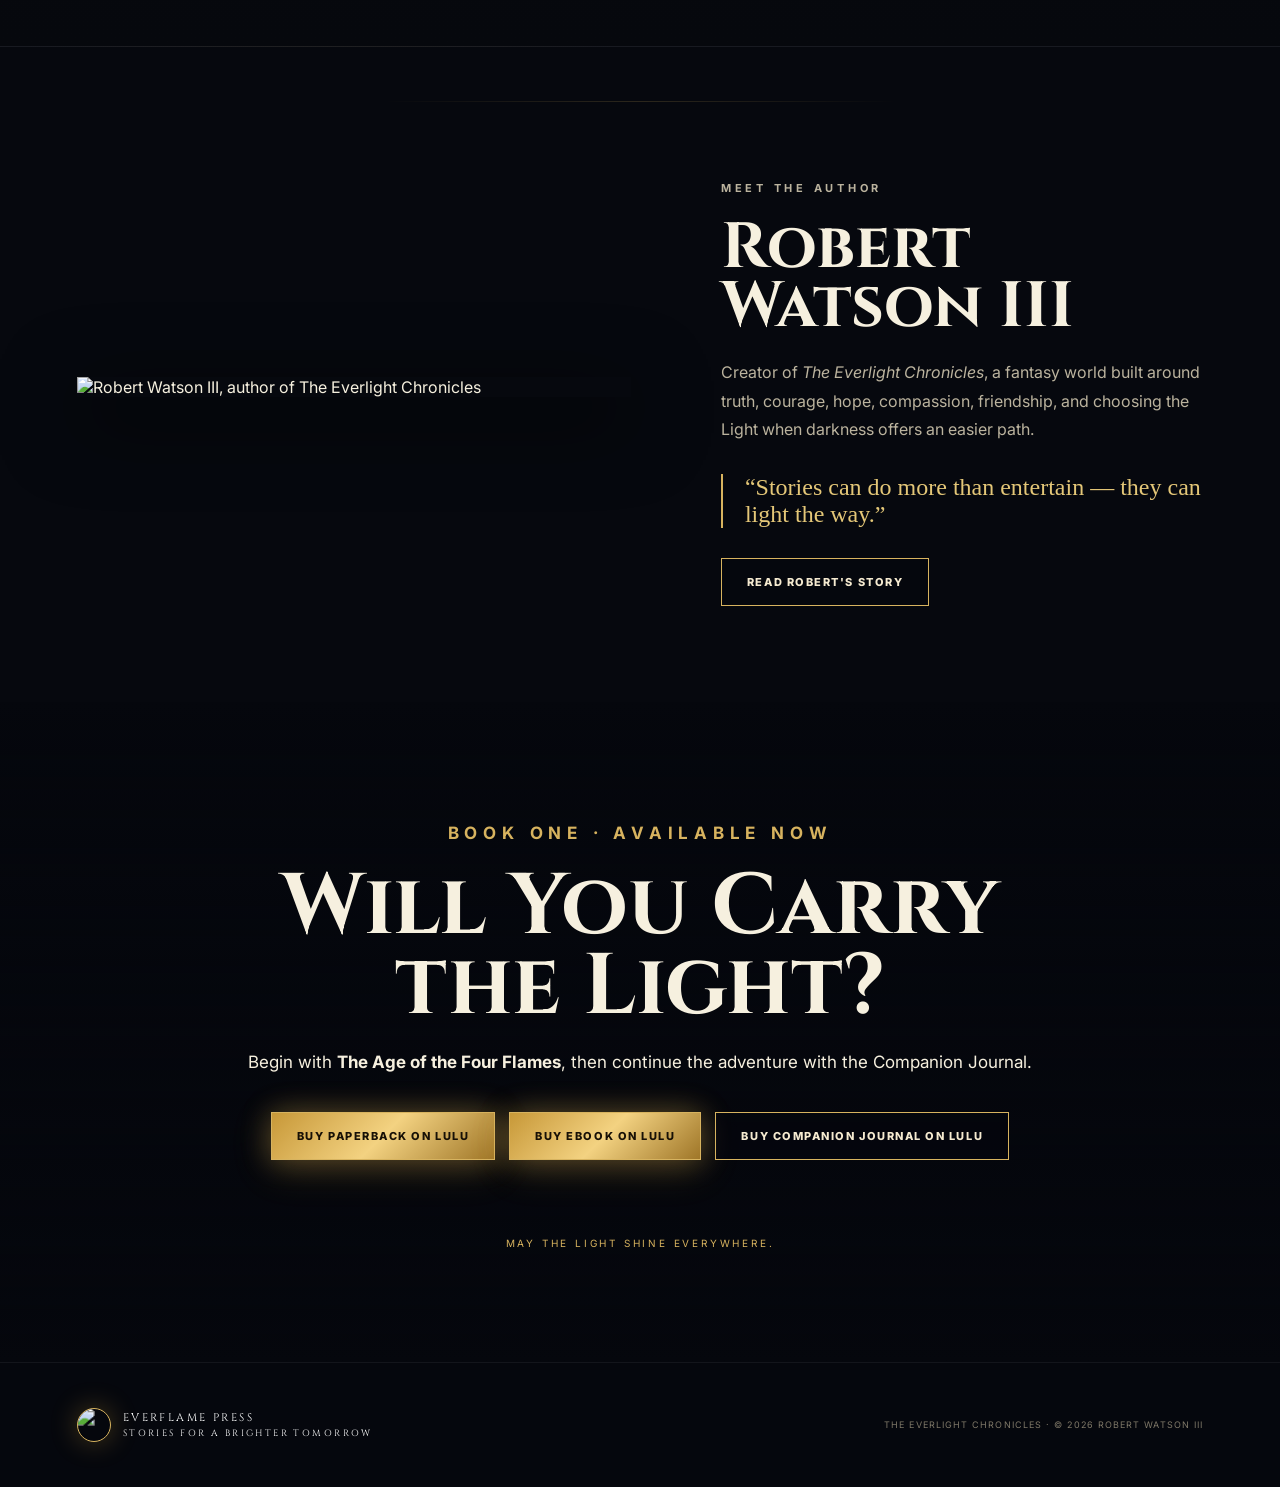
==== commit 7cdb6720: "Restore soundtrack player and remove baked-in trailer button" ====
--- a/index.html
+++ b/index.html
@@ -31,5 +31,6 @@
 <section class="author section" id="author"><div class="split reverse"><div class="author-img reveal"><img alt="Robert Watson III, author of The Everlight Chronicles" decoding="async" loading="lazy" src="assets/Meet the Fantasy Author.webp"/></div><div class="reveal"><p class="eyebrow">MEET THE AUTHOR</p><h2>Robert Watson III</h2><p>Creator of <em>The Everlight Chronicles</em>, a fantasy world built around truth, courage, hope, compassion, friendship, and choosing the Light when darkness offers an easier path.</p><blockquote>“Stories can do more than entertain — they can light the way.”</blockquote><a class="btn ghost" href="author.html">Read Robert's Story</a></div></div></section>
 <section class="journey" id="journey"><div class="journey-bg"></div><div class="reveal"><p class="eyebrow">BOOK ONE · AVAILABLE NOW</p><h2>Will You Carry the Light?</h2><p>Begin with <strong>The Age of the Four Flames</strong>, then continue the adventure with the Companion Journal.</p><div class="actions center"><a class="btn gold" href="https://www.lulu.com/shop/robert-watson-iii/the-everlight-chronicles/paperback/product-w484nzk.html" rel="noopener" target="_blank">Buy Paperback on Lulu</a><a class="btn gold" href="https://www.lulu.com/shop/robert-watson-iii/the-everlight-chronicles/ebook/product-kv4vedm.html" rel="noopener" target="_blank">Buy eBook on Lulu</a><a class="btn ghost" href="https://www.lulu.com/shop/robert-watson-iii/the-everlight-chronicles-companion-journal/paperback/product-57n7pm5.html" rel="noopener" target="_blank">Buy Companion Journal on Lulu</a></div><p class="motto">MAY THE LIGHT SHINE EVERYWHERE.</p></div></section>
 </main><div class="mobile-buy"><a href="https://www.lulu.com/shop/robert-watson-iii/the-everlight-chronicles/paperback/product-w484nzk.html" rel="noopener" target="_blank"><span>BOOK ONE</span><strong>Buy on Lulu →</strong></a></div>
+<audio id="everlightAudio" preload="metadata" src="assets/shepards-calling.mp3"></audio><aside aria-label="Everlight soundtrack player" class="music-player" id="musicPlayer"><button aria-label="Minimize music player" class="music-collapse" data-music-collapse="">—</button><div class="music-inner"><button aria-label="Play Shepard’s Calling" class="music-toggle" data-music-toggle="">▶</button><div class="music-meta"><span class="music-status" data-music-status="">EVERLIGHT SOUNDTRACK</span><div class="music-title">Shepard’s Calling</div><div class="music-subtitle">Soundtrack preview · Full collection coming soon</div></div><div class="music-timeline"><span data-music-elapsed="">0:00</span><input aria-label="Song progress" data-music-seek="" max="100" min="0" step="0.1" type="range" value="0"/><span data-music-duration="">4:40</span></div><div class="music-controls"><button aria-label="Mute soundtrack" class="music-mute" data-music-mute="">⌕</button><label class="music-volume"><span>VOL</span><input aria-label="Music volume" data-music-volume="" max="1" min="0" step="0.01" type="range" value="0.34"/></label><span class="music-credit">Music begins only when you press play.</span></div></div></aside>
 <div class="secret-lore" id="secretLore"><span>✦</span><strong>PROPHECY FRAGMENT UNLOCKED</strong><p>Four flames will rise when the shadow believes the world has forgotten the Light.</p></div>
-<footer><div class="brand"><span class="flame"><img alt="" aria-hidden="true" decoding="async" src="assets/everflame-press-logo.webp"/></span><span>EVERFLAME PRESS<br><small>STORIES FOR A BRIGHTER TOMORROW</small></br></span></div><p>THE EVERLIGHT CHRONICLES · © 2026 ROBERT WATSON III</p></footer><script src="script.js"></script><script src="site.js"></script></body></html>
+<footer><div class="brand"><span class="flame"><img alt="" aria-hidden="true" decoding="async" src="assets/everflame-press-logo.webp"/></span><span>EVERFLAME PRESS<br><small>STORIES FOR A BRIGHTER TOMORROW</small></br></span></div><p>THE EVERLIGHT CHRONICLES · © 2026 ROBERT WATSON III</p></footer><script src="script.js"></script><script src="music-player.js"></script><script src="site.js"></script></body></html>
--- a/styles.css
+++ b/styles.css
@@ -108,3 +108,11 @@
 
 /* Official Everlight merchandise — additive shop styles */
 .merchandise{position:relative}.merchandise .product-grid{align-items:stretch}.merchandise .product{background:rgba(7,12,29,.78);border:1px solid rgba(222,184,78,.3);border-radius:22px;padding:18px;box-shadow:0 20px 50px rgba(0,0,0,.24);display:flex;flex-direction:column;gap:12px}.merchandise .product img{width:100%;aspect-ratio:1/1;object-fit:cover;border-radius:16px}.merchandise .product h3{margin:4px 0 0}.merchandise .product p{margin:0;color:var(--muted)}.product-options{display:grid;grid-template-columns:auto 1fr;gap:8px 12px;align-items:center;margin-top:auto}.product-options label{font-size:.78rem;letter-spacing:.12em;text-transform:uppercase;color:var(--gold)}.product-options select{width:100%;padding:11px 12px;border-radius:10px;border:1px solid rgba(222,184,78,.35);background:#0a1022;color:#fff}.buy-button{border:0;border-radius:999px;padding:13px 18px;font-weight:800;letter-spacing:.08em;background:linear-gradient(135deg,#f3d77b,#c8962e);color:#111;cursor:pointer}.buy-button:disabled{opacity:.45;cursor:not-allowed}.merchandise .loading{grid-column:1/-1;text-align:center;padding:28px;color:var(--muted)}
+
+/* Dedicated author page */
+.author-page-hero{min-height:100svh;padding:125px 7vw 80px;display:grid;grid-template-columns:minmax(300px,560px) 1fr;gap:7vw;align-items:center;background:radial-gradient(circle at 25% 45%,#d7a53d20,transparent 35%),linear-gradient(135deg,#070911,#0c101a 58%,#05070d)}
+.author-page-portrait{position:relative}.author-page-portrait:before{content:'';position:absolute;inset:-18px;border:1px solid #d7b35f45;transform:translate(18px,18px)}.author-page-portrait img{position:relative;width:100%;display:block;border:1px solid #d7b35f55;box-shadow:0 35px 100px #000c}
+.author-page-intro{position:relative}.author-page-intro h1{font-family:Cinzel,serif;font-size:clamp(58px,8vw,118px);line-height:.88;margin:22px 0}.author-page-intro h1 span{color:#edca76}.author-page-intro .lead{margin:0;max-width:620px}.author-page-intro .actions{justify-content:flex-start}
+.author-story{background:#070911}.author-story-grid{max-width:1100px;margin:auto;display:grid;grid-template-columns:1.1fr .9fr;gap:7vw;align-items:start}.author-story-grid p,.author-mission>p:not(.eyebrow){color:#bbb39e;line-height:1.9;font-size:17px}.author-story-grid blockquote{margin:0;padding:35px;border-left:2px solid #d7b35f;background:#ffffff05;font-family:Georgia,serif;font-size:clamp(22px,3vw,34px);line-height:1.55;color:#e8d18d}.author-mission{text-align:center;max-width:1000px;margin:auto}.author-mission h2{font-family:Cinzel,serif;font-size:clamp(42px,6vw,76px)}.author-mission>p:not(.eyebrow){max-width:800px;margin:0 auto 32px}
+@media(max-width:900px){.author-page-hero,.author-story-grid{grid-template-columns:1fr}.author-page-portrait{max-width:620px;margin:auto}.author-page-intro{text-align:center}.author-page-intro .actions{justify-content:center}}
+@media(max-width:560px){.author-page-hero{padding:105px 20px 65px}.author-page-intro h1{font-size:54px}.author-page-intro .actions{display:grid}.author-page-intro .btn{width:100%}.author-story-grid blockquote{padding:25px}.author-page-portrait:before{inset:-8px;transform:translate(8px,8px)}}
